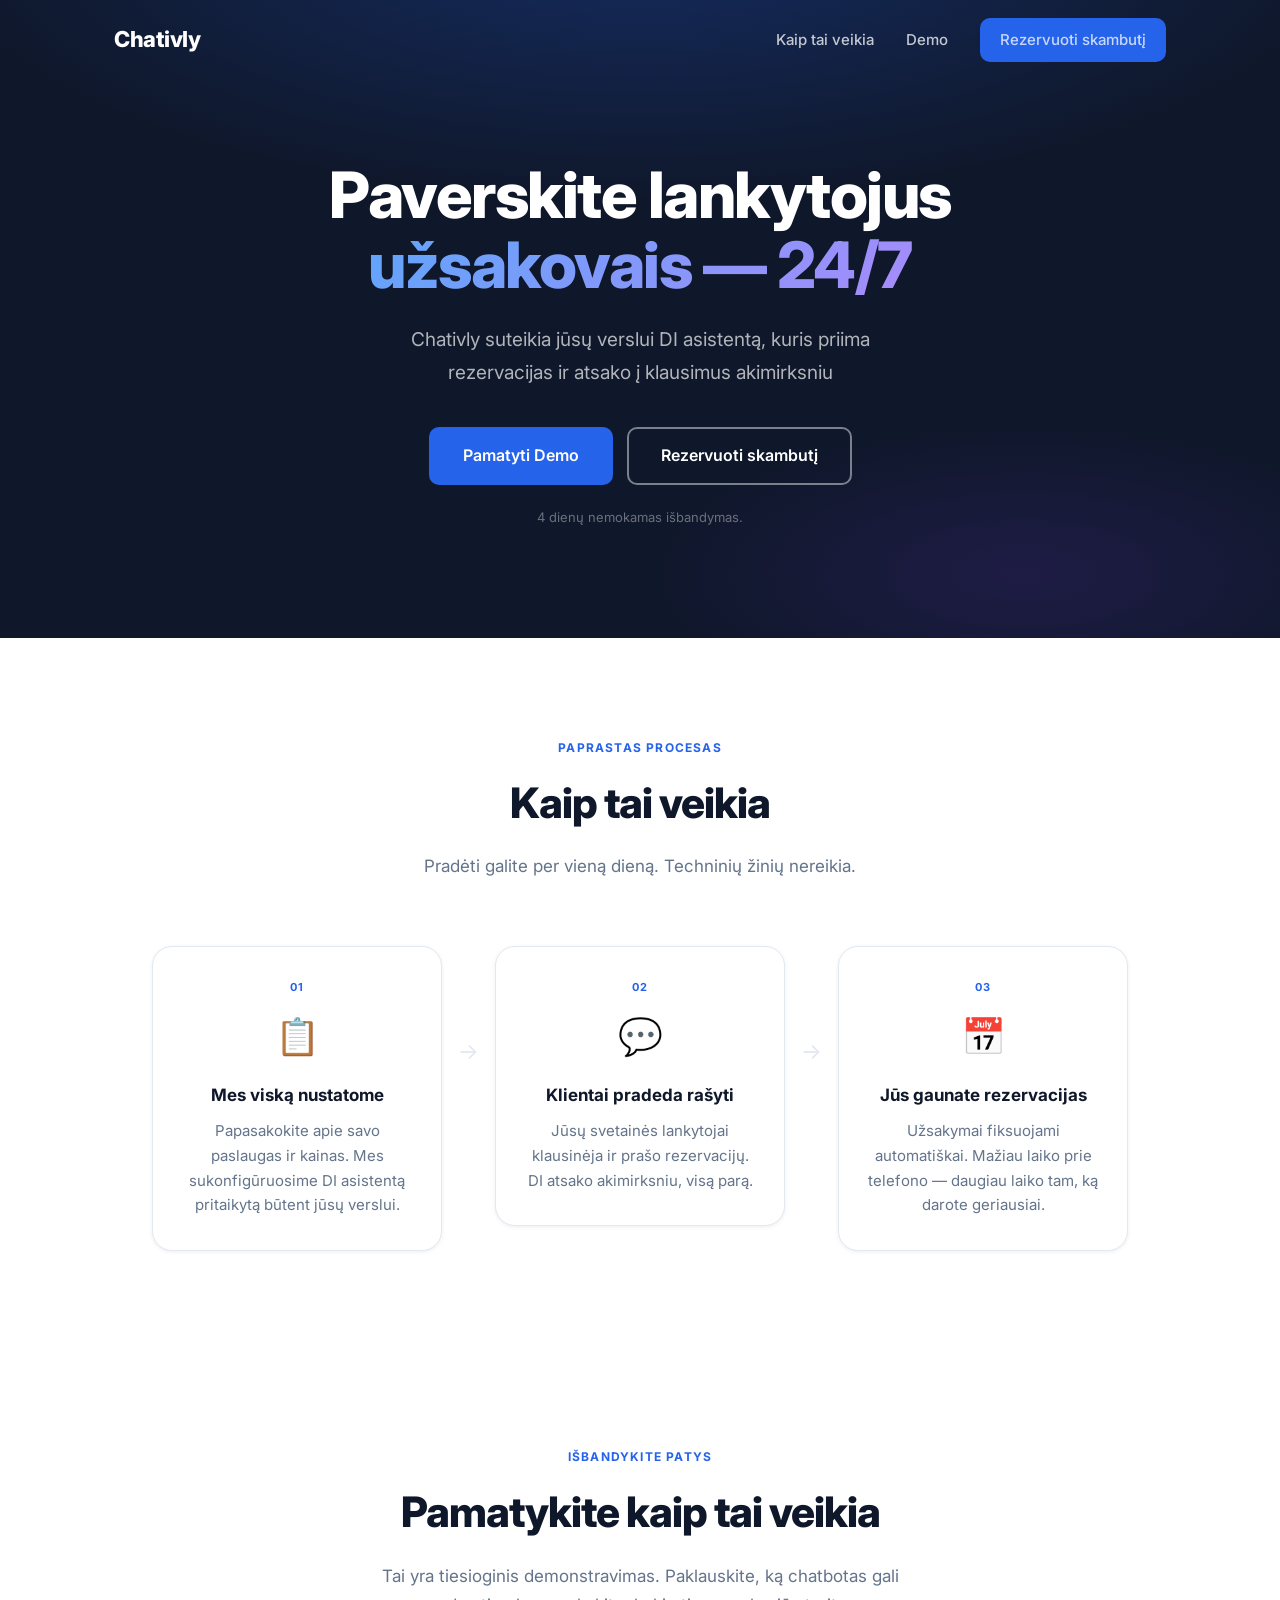
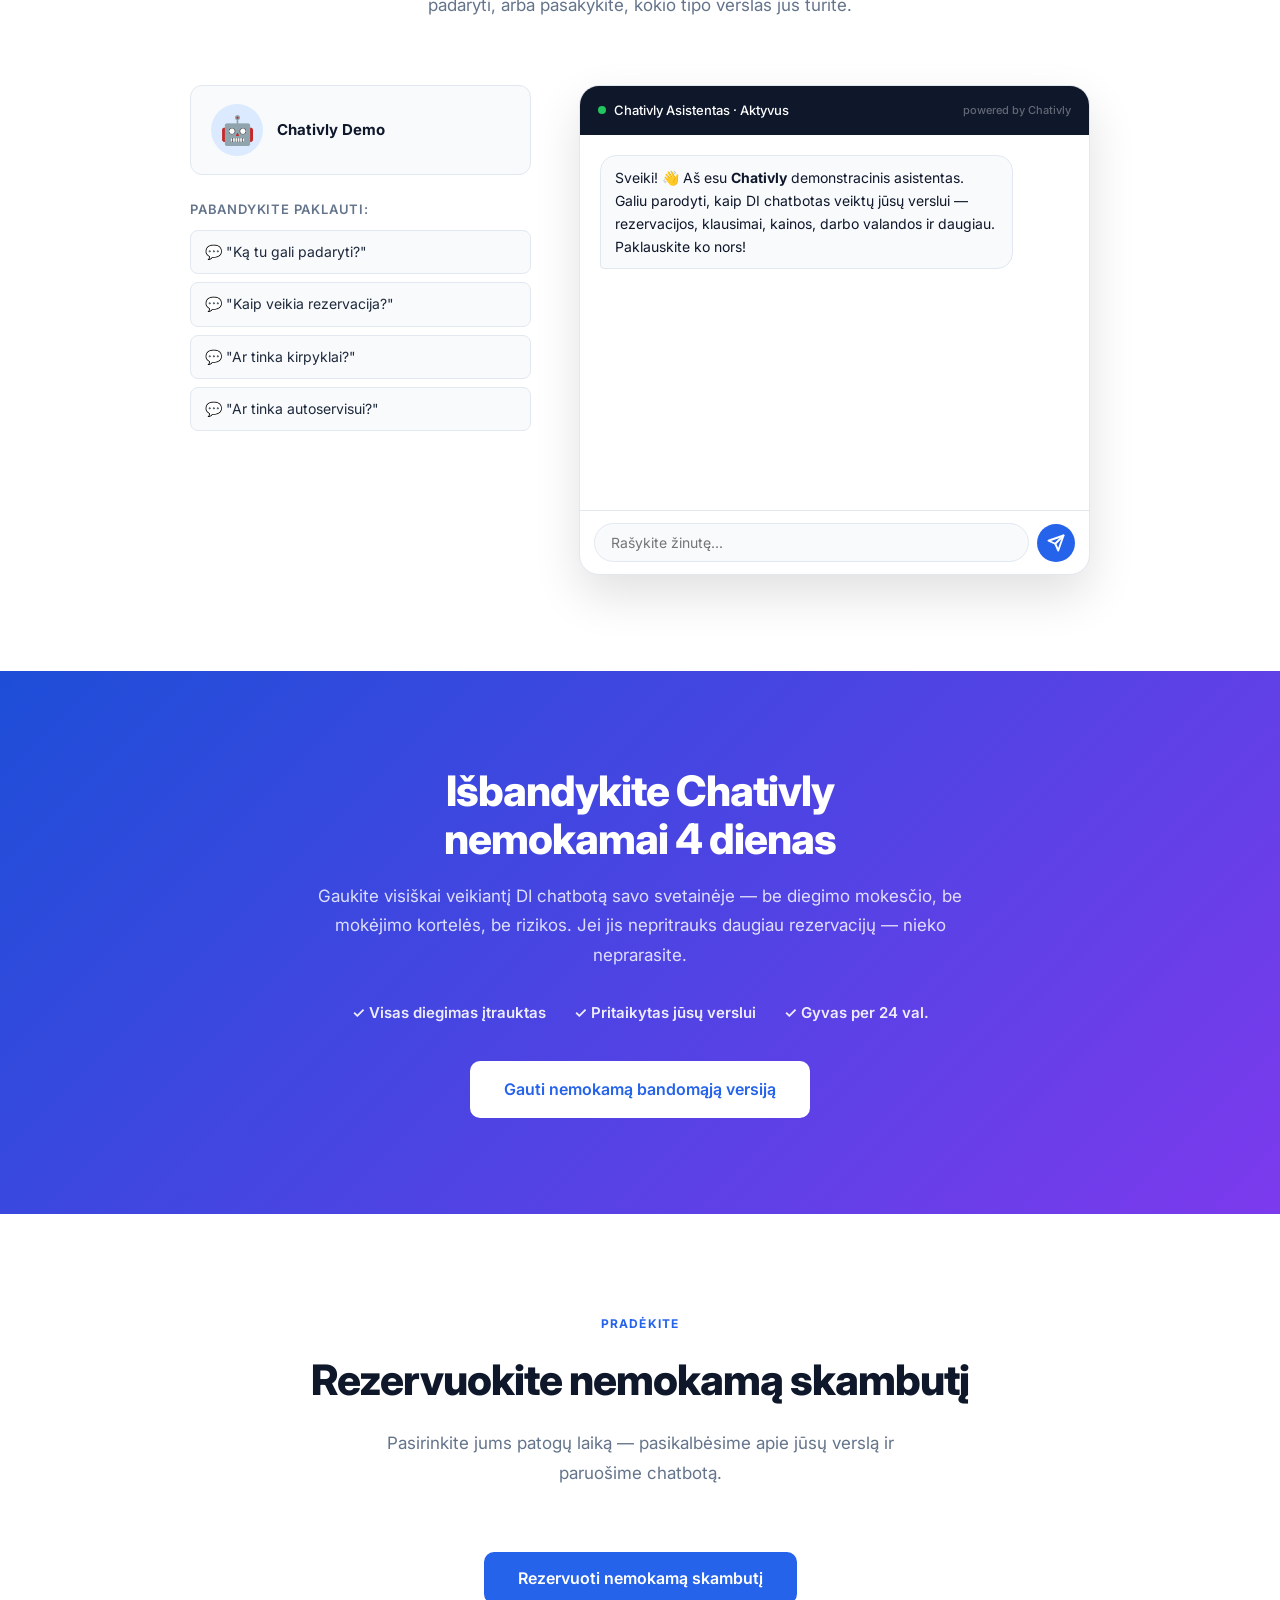
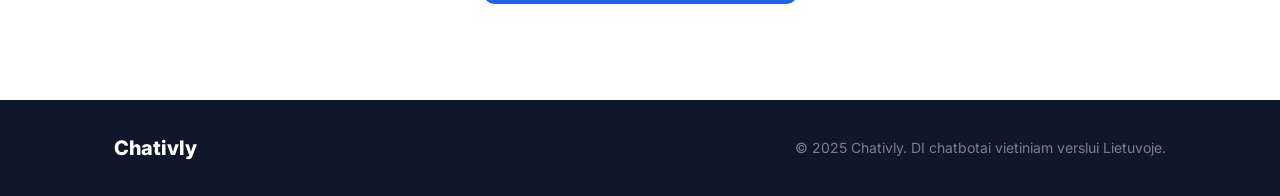
==== index.html @ f7cd9acb "Initial commit: landing page with Netlify Functions chatbot backend Replaces PHP backend with a Netl" ====
<!DOCTYPE html>
<html lang="lt">
<head>
    <meta charset="UTF-8">
    <meta name="viewport" content="width=device-width, initial-scale=1.0">
    <title>Chativly — DI Chatbotai Vietiniam Verslui</title>
    <meta name="description" content="Chativly suteikia jūsų verslui DI asistentą, kuris priima rezervacijas ir atsako į klientų klausimus visą parą. Pradėkite nemokamą 7 dienų bandomąją versiją.">
    <link rel="preconnect" href="https://fonts.googleapis.com">
    <link rel="preconnect" href="https://fonts.gstatic.com" crossorigin>
    <link href="https://fonts.googleapis.com/css2?family=Inter:wght@400;500;600;700;800&display=swap" rel="stylesheet">
    <link rel="stylesheet" href="css/style.css?v=4">
    <link href="https://assets.calendly.com/assets/external/widget.css" rel="stylesheet">
    <script src="https://assets.calendly.com/assets/external/widget.js" async></script>
</head>
<body>

    <!-- Navigation -->
    <nav class="nav" id="nav">
        <div class="container nav__inner">
            <a href="#" class="nav__logo">Chativly</a>
            <button class="nav__toggle" id="navToggle" aria-label="Atidaryti meniu">
                <span></span><span></span><span></span>
            </button>
            <ul class="nav__links" id="navLinks">
                <li><a href="#how-it-works">Kaip tai veikia</a></li>
                <li><a href="#demo">Demo</a></li>
                <li><a href="#contact" class="btn btn--primary btn--sm">Rezervuoti skambutį</a></li>
            </ul>
        </div>
    </nav>

    <!-- Hero -->
    <section class="hero" id="hero">
        <div class="hero__bg"></div>
        <div class="container hero__inner">
            <h1 class="hero__title">Paverskite lankytojus<br><span class="gradient-text">užsakovais — 24/7</span></h1>
            <p class="hero__subtitle">Chativly suteikia jūsų verslui DI asistentą, kuris priima rezervacijas ir atsako į klausimus akimirksniu</p>
            <div class="hero__ctas">
                <a href="#demo" class="btn btn--primary btn--lg">Pamatyti Demo</a>
                <a href="#contact" class="btn btn--outline btn--lg">Rezervuoti skambutį</a>
            </div>
            <p class="hero__note">4 dienų nemokamas išbandymas.</p>
        </div>
    </section>

    <!-- How It Works -->
    <section class="section" id="how-it-works">
        <div class="container">
            <div class="section__header">
                <span class="section__tag">Paprastas procesas</span>
                <h2 class="section__title">Kaip tai veikia</h2>
                <p class="section__subtitle">Pradėti galite per vieną dieną. Techninių žinių nereikia.</p>
            </div>
            <div class="steps">
                <div class="step">
                    <div class="step__number">01</div>
                    <div class="step__icon">📋</div>
                    <h3 class="step__title">Mes viską nustatome</h3>
                    <p class="step__desc">Papasakokite apie savo paslaugas ir kainas. Mes sukonfigūruosime DI asistentą pritaikytą būtent jūsų verslui.</p>
                </div>
                <div class="step__arrow">→</div>
                <div class="step">
                    <div class="step__number">02</div>
                    <div class="step__icon">💬</div>
                    <h3 class="step__title">Klientai pradeda rašyti</h3>
                    <p class="step__desc">Jūsų svetainės lankytojai klausinėja ir prašo rezervacijų. DI atsako akimirksniu, visą parą.</p>
                </div>
                <div class="step__arrow">→</div>
                <div class="step">
                    <div class="step__number">03</div>
                    <div class="step__icon">📅</div>
                    <h3 class="step__title">Jūs gaunate rezervacijas</h3>
                    <p class="step__desc">Užsakymai fiksuojami automatiškai. Mažiau laiko prie telefono — daugiau laiko tam, ką darote geriausiai.</p>
                </div>
            </div>
        </div>
    </section>


    <!-- Live Demo -->
    <section class="section" id="demo">
        <div class="container">
            <div class="section__header">
                <span class="section__tag">Išbandykite patys</span>
                <h2 class="section__title">Pamatykite kaip tai veikia</h2>
                <p class="section__subtitle">Tai yra tiesioginis demonstravimas. Paklauskite, ką chatbotas gali padaryti, arba pasakykite, kokio tipo verslas jūs turite.</p>
            </div>
            <div class="demo-wrapper">
                <div class="demo-info">
                    <div class="demo-business">
                        <div class="demo-business__avatar">🤖</div>
                        <div>
                            <h3 class="demo-business__name">Chativly Demo</h3>
                        </div>
                    </div>
                    <p class="demo-hints__label">Pabandykite paklauti:</p>
                    <ul class="demo-hints">
                        <li>💬 "Ką tu gali padaryti?"</li>
                        <li>💬 "Kaip veikia rezervacija?"</li>
                        <li>💬 "Ar tinka kirpyklai?"</li>
                        <li>💬 "Ar tinka autoservisui?"</li>
                    </ul>
                </div>
                <div class="chatbox" id="chatbox">
                    <div class="chatbox__header">
                        <div class="chatbox__status">
                            <span class="chatbox__dot"></span>
                            <span>Chativly Asistentas · Aktyvus</span>
                        </div>
                        <span class="chatbox__powered">powered by Chativly</span>
                    </div>
                    <div class="chatbox__messages" id="chatMessages">
                        <div class="message message--bot">
                            <div class="message__bubble">
                                Sveiki! 👋 Aš esu <strong>Chativly</strong> demonstracinis asistentas. Galiu parodyti, kaip DI chatbotas veiktų jūsų verslui — rezervacijos, klausimai, kainos, darbo valandos ir daugiau. Paklauskite ko nors!
                            </div>
                        </div>
                    </div>
                    <div class="chatbox__input">
                        <input type="text" id="chatInput" placeholder="Rašykite žinutę..." autocomplete="off" />
                        <button id="chatSend" class="chat-send-btn" aria-label="Siųsti">
                            <svg width="18" height="18" viewBox="0 0 24 24" fill="none" stroke="currentColor" stroke-width="2.5" stroke-linecap="round" stroke-linejoin="round">
                                <line x1="22" y1="2" x2="11" y2="13"></line>
                                <polygon points="22 2 15 22 11 13 2 9 22 2"></polygon>
                            </svg>
                        </button>
                    </div>
                </div>
            </div>
        </div>
    </section>


    <!-- Trial -->
    <section class="section trial" id="trial">
        <div class="container">
            <div class="trial__inner">
                <h2 class="trial__title">Išbandykite Chativly<br>nemokamai 4 dienas</h2>
                <p class="trial__subtitle">Gaukite visiškai veikiantį DI chatbotą savo svetainėje — be diegimo mokesčio, be mokėjimo kortelės, be rizikos. Jei jis nepritrauks daugiau rezervacijų — nieko neprarasite.</p>
                <div class="trial__features">
                    <span>✓ Visas diegimas įtrauktas</span>
                    <span>✓ Pritaikytas jūsų verslui</span>
                    <span>✓ Gyvas per 24 val.</span>
                </div>
                <a href="#contact" class="btn btn--white btn--lg">Gauti nemokamą bandomąją versiją</a>
            </div>
        </div>
    </section>

    <!-- Contact -->
    <section class="section" id="contact">
        <div class="container">
            <div class="section__header">
                <span class="section__tag">Pradėkite</span>
                <h2 class="section__title">Rezervuokite nemokamą skambutį</h2>
                <p class="section__subtitle">Pasirinkite jums patogų laiką — pasikalbėsime apie jūsų verslą ir paruošime chatbotą.</p>
            </div>
            <div class="calendly-cta" style="display:flex;justify-content:center;">
                <button class="btn btn--primary btn--lg" onclick="if(typeof Calendly!=='undefined'){Calendly.initPopupWidget({url:'https://calendly.com/zygimantaspode'});}else{window.open('https://calendly.com/zygimantaspode','_blank');}return false;">
                    Rezervuoti nemokamą skambutį
                </button>
            </div>
        </div>
    </section>

    <!-- Footer -->
    <footer class="footer">
        <div class="container footer__inner">
            <a href="#" class="footer__logo">Chativly</a>
            <p class="footer__copy">© 2025 Chativly. DI chatbotai vietiniam verslui Lietuvoje.</p>
        </div>
    </footer>

    <script src="js/main.js?v=3"></script>
    <script src="js/chatbot.js?v=3"></script>
</body>
</html>
---- css/style.css ----
/* ===== Variables ===== */
:root {
  --primary: #2563eb;
  --primary-dark: #1d4ed8;
  --primary-light: #dbeafe;
  --accent: #7c3aed;
  --dark: #0f172a;
  --dark-2: #1e293b;
  --text: #64748b;
  --text-dark: #1e293b;
  --white: #ffffff;
  --bg-light: #f8fafc;
  --border: #e2e8f0;
  --shadow-sm: 0 1px 4px rgba(0,0,0,0.07);
  --shadow: 0 4px 20px rgba(0,0,0,0.09);
  --shadow-lg: 0 20px 48px rgba(0,0,0,0.12);
  --radius: 12px;
  --radius-lg: 20px;
  --font: 'Inter', sans-serif;
  --ease: all 0.2s ease;
}

/* ===== Reset ===== */
*, *::before, *::after { box-sizing: border-box; margin: 0; padding: 0; }
html { scroll-behavior: smooth; }
body {
  font-family: var(--font);
  color: var(--text-dark);
  line-height: 1.6;
  background: var(--white);
  -webkit-font-smoothing: antialiased;
}
a { text-decoration: none; }
ul { list-style: none; }
input, select, button { font-family: var(--font); }

/* ===== Container ===== */
.container {
  max-width: 1100px;
  margin: 0 auto;
  padding: 0 24px;
}

/* ===== Buttons ===== */
.btn {
  display: inline-flex;
  align-items: center;
  justify-content: center;
  gap: 8px;
  border: 2px solid transparent;
  border-radius: 10px;
  font-weight: 600;
  cursor: pointer;
  transition: var(--ease);
  white-space: nowrap;
}
.btn--primary {
  background: var(--primary);
  color: var(--white);
  border-color: var(--primary);
}
.btn--primary:hover {
  background: var(--primary-dark);
  border-color: var(--primary-dark);
  transform: translateY(-1px);
  box-shadow: 0 8px 24px rgba(37,99,235,0.3);
}
.btn--outline {
  background: transparent;
  color: var(--white);
  border-color: rgba(255,255,255,0.45);
}
.btn--outline:hover {
  background: rgba(255,255,255,0.08);
  border-color: var(--white);
}
.btn--white {
  background: var(--white);
  color: var(--primary);
  border-color: var(--white);
}
.btn--white:hover {
  background: var(--primary-light);
  transform: translateY(-1px);
  box-shadow: 0 8px 24px rgba(0,0,0,0.15);
}
.btn--sm { padding: 8px 18px; font-size: 14px; }
.btn--lg { padding: 14px 32px; font-size: 16px; }
.btn--full { width: 100%; }

/* ===== Nav ===== */
.nav {
  position: fixed;
  top: 0; left: 0; right: 0;
  z-index: 100;
  padding: 18px 0;
  transition: var(--ease);
}
.nav.scrolled {
  background: rgba(15,23,42,0.96);
  backdrop-filter: blur(12px);
  padding: 12px 0;
  box-shadow: 0 2px 24px rgba(0,0,0,0.3);
}
.nav__inner {
  display: flex;
  align-items: center;
  justify-content: space-between;
  gap: 32px;
}
.nav__logo {
  font-size: 22px;
  font-weight: 800;
  color: var(--white);
  letter-spacing: -0.5px;
}
.nav__links {
  display: flex;
  align-items: center;
  gap: 32px;
}
.nav__links a {
  color: rgba(255,255,255,0.75);
  font-size: 15px;
  font-weight: 500;
  transition: var(--ease);
}
.nav__links a:hover { color: var(--white); }
.nav__toggle {
  display: none;
  flex-direction: column;
  gap: 5px;
  background: none;
  border: none;
  cursor: pointer;
  padding: 4px;
  z-index: 101;
}
.nav__toggle span {
  display: block;
  width: 24px;
  height: 2px;
  background: var(--white);
  border-radius: 2px;
  transition: var(--ease);
}

/* ===== Hero ===== */
.hero {
  position: relative;
  background: var(--dark);
  color: var(--white);
  padding: 160px 0 110px;
  overflow: hidden;
  text-align: center;
}
.hero__bg {
  position: absolute;
  inset: 0;
  background:
    radial-gradient(ellipse 80% 60% at 50% -10%, rgba(37,99,235,0.28) 0%, transparent 70%),
    radial-gradient(ellipse 50% 40% at 80% 90%, rgba(124,58,237,0.14) 0%, transparent 60%);
  pointer-events: none;
}
.hero__inner { position: relative; z-index: 1; }
.hero__badge {
  display: inline-block;
  background: rgba(37,99,235,0.18);
  border: 1px solid rgba(37,99,235,0.35);
  color: #93c5fd;
  padding: 6px 18px;
  border-radius: 100px;
  font-size: 13px;
  font-weight: 600;
  margin-bottom: 28px;
  letter-spacing: 0.3px;
}
.hero__title {
  font-size: clamp(36px, 6vw, 64px);
  font-weight: 800;
  line-height: 1.1;
  letter-spacing: -1.5px;
  margin-bottom: 22px;
}
.gradient-text {
  background: linear-gradient(135deg, #60a5fa 0%, #a78bfa 100%);
  -webkit-background-clip: text;
  -webkit-text-fill-color: transparent;
  background-clip: text;
}
.hero__subtitle {
  font-size: clamp(16px, 2vw, 19px);
  color: rgba(255,255,255,0.68);
  max-width: 560px;
  margin: 0 auto 38px;
  line-height: 1.75;
}
.hero__ctas {
  display: flex;
  gap: 14px;
  justify-content: center;
  flex-wrap: wrap;
  margin-bottom: 22px;
}
.hero__note {
  font-size: 13px;
  color: rgba(255,255,255,0.38);
}

/* ===== Sections ===== */
.section { padding: 96px 0; }
.section--gray { background: var(--bg-light); }
.section__header {
  text-align: center;
  margin-bottom: 64px;
}
.section__tag {
  display: inline-block;
  color: var(--primary);
  font-size: 12px;
  font-weight: 700;
  text-transform: uppercase;
  letter-spacing: 1.2px;
  margin-bottom: 12px;
}
.section__title {
  font-size: clamp(28px, 4vw, 42px);
  font-weight: 800;
  letter-spacing: -1px;
  color: var(--dark);
  margin-bottom: 16px;
}
.section__subtitle {
  font-size: 17px;
  color: var(--text);
  max-width: 540px;
  margin: 0 auto;
  line-height: 1.75;
}

/* ===== Steps ===== */
.steps {
  display: flex;
  align-items: flex-start;
  gap: 16px;
  justify-content: center;
}
.step {
  flex: 1;
  max-width: 290px;
  background: var(--white);
  border: 1px solid var(--border);
  border-radius: var(--radius-lg);
  padding: 32px 28px;
  text-align: center;
  box-shadow: var(--shadow-sm);
  transition: var(--ease);
}
.step:hover {
  box-shadow: var(--shadow);
  transform: translateY(-4px);
}
.step__number {
  font-size: 11px;
  font-weight: 700;
  color: var(--primary);
  text-transform: uppercase;
  letter-spacing: 1.5px;
  margin-bottom: 12px;
}
.step__icon { font-size: 36px; margin-bottom: 16px; }
.step__title {
  font-size: 17px;
  font-weight: 700;
  color: var(--dark);
  margin-bottom: 10px;
}
.step__desc { font-size: 15px; color: var(--text); line-height: 1.65; }
.step__arrow {
  font-size: 22px;
  color: var(--border);
  margin-top: 88px;
  flex-shrink: 0;
}

/* ===== Niches ===== */
.niches {
  display: grid;
  grid-template-columns: repeat(3, 1fr);
  gap: 20px;
}
.niche-card {
  background: var(--white);
  border: 1px solid var(--border);
  border-radius: var(--radius-lg);
  padding: 28px 24px;
  transition: var(--ease);
}
.niche-card:hover {
  border-color: var(--primary);
  box-shadow: var(--shadow);
  transform: translateY(-3px);
}
.niche-card__icon { font-size: 32px; margin-bottom: 14px; }
.niche-card__title {
  font-size: 16px;
  font-weight: 700;
  color: var(--dark);
  margin-bottom: 8px;
}
.niche-card__desc { font-size: 14px; color: var(--text); line-height: 1.6; }

/* ===== Demo ===== */
.demo-wrapper {
  display: grid;
  grid-template-columns: 1fr 1.5fr;
  gap: 48px;
  align-items: start;
  max-width: 900px;
  margin: 0 auto;
}
.demo-business {
  display: flex;
  align-items: center;
  gap: 14px;
  padding: 18px 20px;
  background: var(--bg-light);
  border: 1px solid var(--border);
  border-radius: var(--radius);
  margin-bottom: 24px;
}
.demo-business__avatar {
  font-size: 28px;
  width: 52px;
  height: 52px;
  background: var(--primary-light);
  border-radius: 50%;
  display: flex;
  align-items: center;
  justify-content: center;
  flex-shrink: 0;
}
.demo-business__name {
  font-size: 15px;
  font-weight: 700;
  color: var(--dark);
}
.demo-business__location { font-size: 13px; color: var(--text); margin-top: 2px; }
.demo-hints__label {
  font-size: 13px;
  font-weight: 600;
  color: var(--text);
  margin-bottom: 10px;
  text-transform: uppercase;
  letter-spacing: 0.8px;
}
.demo-hints li {
  font-size: 14px;
  color: var(--text-dark);
  padding: 10px 14px;
  background: var(--bg-light);
  border: 1px solid var(--border);
  border-radius: 8px;
  margin-bottom: 8px;
  cursor: pointer;
  transition: var(--ease);
}
.demo-hints li:hover {
  background: var(--primary-light);
  border-color: var(--primary);
  color: var(--primary);
}

/* ===== Chatbox ===== */
.chatbox {
  background: var(--white);
  border: 1px solid var(--border);
  border-radius: var(--radius-lg);
  box-shadow: var(--shadow-lg);
  display: flex;
  flex-direction: column;
  height: 490px;
  overflow: hidden;
}
.chatbox__header {
  background: var(--dark);
  padding: 14px 18px;
  display: flex;
  align-items: center;
  justify-content: space-between;
}
.chatbox__status {
  display: flex;
  align-items: center;
  gap: 8px;
  color: var(--white);
  font-size: 13px;
  font-weight: 500;
}
.chatbox__dot {
  width: 8px;
  height: 8px;
  background: #22c55e;
  border-radius: 50%;
  animation: blink 2s infinite;
}
@keyframes blink {
  0%, 100% { opacity: 1; }
  50% { opacity: 0.4; }
}
.chatbox__powered {
  font-size: 11px;
  color: rgba(255,255,255,0.35);
  font-weight: 500;
}
.chatbox__messages {
  flex: 1;
  overflow-y: auto;
  padding: 20px;
  display: flex;
  flex-direction: column;
  gap: 12px;
}
.chatbox__messages::-webkit-scrollbar { width: 4px; }
.chatbox__messages::-webkit-scrollbar-track { background: transparent; }
.chatbox__messages::-webkit-scrollbar-thumb { background: var(--border); border-radius: 2px; }

.message { display: flex; max-width: 88%; }
.message--bot { align-self: flex-start; }
.message--user { align-self: flex-end; }
.message__bubble {
  padding: 10px 14px;
  border-radius: 16px;
  font-size: 14px;
  line-height: 1.65;
}
.message--bot .message__bubble {
  background: var(--bg-light);
  border: 1px solid var(--border);
  border-bottom-left-radius: 4px;
  color: var(--dark);
}
.message--user .message__bubble {
  background: var(--primary);
  color: var(--white);
  border-bottom-right-radius: 4px;
}

/* Typing indicator */
.typing-dots {
  display: flex;
  gap: 4px;
  padding: 3px 4px;
}
.typing-dots span {
  width: 6px;
  height: 6px;
  background: var(--text);
  border-radius: 50%;
  animation: bounce 1.2s infinite;
}
.typing-dots span:nth-child(2) { animation-delay: 0.18s; }
.typing-dots span:nth-child(3) { animation-delay: 0.36s; }
@keyframes bounce {
  0%, 60%, 100% { transform: translateY(0); opacity: 0.35; }
  30% { transform: translateY(-7px); opacity: 1; }
}

.chatbox__input {
  display: flex;
  align-items: center;
  gap: 8px;
  padding: 12px 14px;
  border-top: 1px solid var(--border);
}
.chatbox__input input {
  flex: 1;
  border: 1px solid var(--border);
  border-radius: 24px;
  padding: 10px 16px;
  font-size: 14px;
  outline: none;
  transition: var(--ease);
  color: var(--dark);
  background: var(--bg-light);
}
.chatbox__input input:focus {
  border-color: var(--primary);
  background: var(--white);
  box-shadow: 0 0 0 3px rgba(37,99,235,0.1);
}
.chat-send-btn {
  width: 38px;
  height: 38px;
  border-radius: 50%;
  background: var(--primary);
  border: none;
  color: var(--white);
  cursor: pointer;
  display: flex;
  align-items: center;
  justify-content: center;
  transition: var(--ease);
  flex-shrink: 0;
}
.chat-send-btn:hover { background: var(--primary-dark); transform: scale(1.06); }
.chat-send-btn:disabled { background: var(--border); cursor: not-allowed; transform: none; }

/* ===== Benefits ===== */
.benefits {
  display: grid;
  grid-template-columns: repeat(3, 1fr);
  gap: 20px;
}
.benefit {
  background: var(--white);
  border: 1px solid var(--border);
  border-radius: var(--radius-lg);
  padding: 28px 24px;
  transition: var(--ease);
}
.benefit:hover {
  box-shadow: var(--shadow);
  transform: translateY(-3px);
}
.benefit__icon { font-size: 28px; margin-bottom: 14px; }
.benefit__title {
  font-size: 16px;
  font-weight: 700;
  color: var(--dark);
  margin-bottom: 8px;
}
.benefit__desc { font-size: 14px; color: var(--text); line-height: 1.65; }

/* ===== Trial ===== */
.trial {
  background: linear-gradient(135deg, #1d4ed8 0%, #7c3aed 100%);
  color: var(--white);
  text-align: center;
}
.trial__inner { max-width: 660px; margin: 0 auto; }
.trial__badge {
  display: inline-block;
  background: rgba(255,255,255,0.15);
  border: 1px solid rgba(255,255,255,0.25);
  padding: 6px 18px;
  border-radius: 100px;
  font-size: 12px;
  font-weight: 700;
  margin-bottom: 24px;
  text-transform: uppercase;
  letter-spacing: 0.8px;
}
.trial__title {
  font-size: clamp(28px, 4vw, 42px);
  font-weight: 800;
  letter-spacing: -1px;
  margin-bottom: 18px;
  line-height: 1.15;
}
.trial__subtitle {
  font-size: 17px;
  opacity: 0.82;
  margin-bottom: 30px;
  line-height: 1.75;
}
.trial__features {
  display: flex;
  gap: 28px;
  justify-content: center;
  flex-wrap: wrap;
  margin-bottom: 36px;
  font-size: 15px;
  font-weight: 600;
  opacity: 0.9;
}

/* ===== Contact ===== */
.calendly-cta { display: flex; justify-content: center; }
.contact-form { max-width: 640px; margin: 0 auto; }
.form-row {
  display: grid;
  grid-template-columns: 1fr 1fr;
  gap: 16px;
  margin-bottom: 16px;
}
.form-group { display: flex; flex-direction: column; gap: 7px; }
.form-group label {
  font-size: 14px;
  font-weight: 600;
  color: var(--dark);
}
.form-group input,
.form-group select {
  padding: 12px 16px;
  border: 2px solid var(--border);
  border-radius: 10px;
  font-size: 15px;
  color: var(--dark);
  background: var(--white);
  outline: none;
  transition: var(--ease);
}
.form-group input:focus,
.form-group select:focus {
  border-color: var(--primary);
  box-shadow: 0 0 0 3px rgba(37,99,235,0.1);
}
.form-group select { cursor: pointer; }
.form-group input::placeholder { color: #94a3b8; }
.contact-form .btn--full { margin-top: 8px; }
.form__note {
  text-align: center;
  font-size: 13px;
  color: var(--text);
  margin-top: 12px;
}
.form__success {
  display: none;
  background: #dcfce7;
  border: 1px solid #86efac;
  color: #166534;
  padding: 14px 20px;
  border-radius: 10px;
  margin-top: 16px;
  font-weight: 500;
  text-align: center;
}
.form__success.visible { display: block; }

/* ===== Footer ===== */
.footer {
  background: var(--dark);
  color: rgba(255,255,255,0.45);
  padding: 32px 0;
}
.footer__inner {
  display: flex;
  align-items: center;
  justify-content: space-between;
  flex-wrap: wrap;
  gap: 12px;
}
.footer__logo {
  font-size: 20px;
  font-weight: 800;
  color: var(--white);
}
.footer__copy { font-size: 14px; }

/* ===== Scroll Reveal ===== */
.reveal {
  opacity: 0;
  transform: translateY(22px);
  transition: opacity 0.55s ease, transform 0.55s ease;
}
.reveal.visible {
  opacity: 1;
  transform: translateY(0);
}

/* ===== Responsive ===== */
@media (max-width: 900px) {
  .niches { grid-template-columns: repeat(2, 1fr); }
  .benefits { grid-template-columns: repeat(2, 1fr); }
  .demo-wrapper { grid-template-columns: 1fr; }
  .steps { flex-direction: column; align-items: center; }
  .step { max-width: 420px; width: 100%; }
  .step__arrow { transform: rotate(90deg); margin: -6px auto; font-size: 20px; }
}

@media (max-width: 640px) {
  .nav__links {
    position: fixed;
    top: 0; right: -100%;
    height: 100vh;
    width: 280px;
    background: var(--dark-2, #1e293b);
    flex-direction: column;
    align-items: flex-start;
    gap: 4px;
    padding: 80px 28px 32px;
    transition: right 0.3s ease;
    box-shadow: -4px 0 28px rgba(0,0,0,0.35);
  }
  .nav__links.open { right: 0; }
  .nav__links li { width: 100%; }
  .nav__links a { font-size: 17px; display: block; padding: 10px 0; }
  .nav__links .btn { width: 100%; justify-content: center; margin-top: 10px; }
  .nav__toggle { display: flex; }

  .hero { padding: 130px 0 80px; }
  .hero__ctas { flex-direction: column; align-items: center; }
  .btn--lg { padding: 13px 28px; }

  .section { padding: 72px 0; }
  .section__header { margin-bottom: 48px; }

  .niches { grid-template-columns: 1fr; }
  .benefits { grid-template-columns: 1fr; }
  .form-row { grid-template-columns: 1fr; }

  .trial__features { flex-direction: column; gap: 12px; align-items: center; }
  .footer__inner { flex-direction: column; text-align: center; }
  .chatbox { height: 440px; }
}
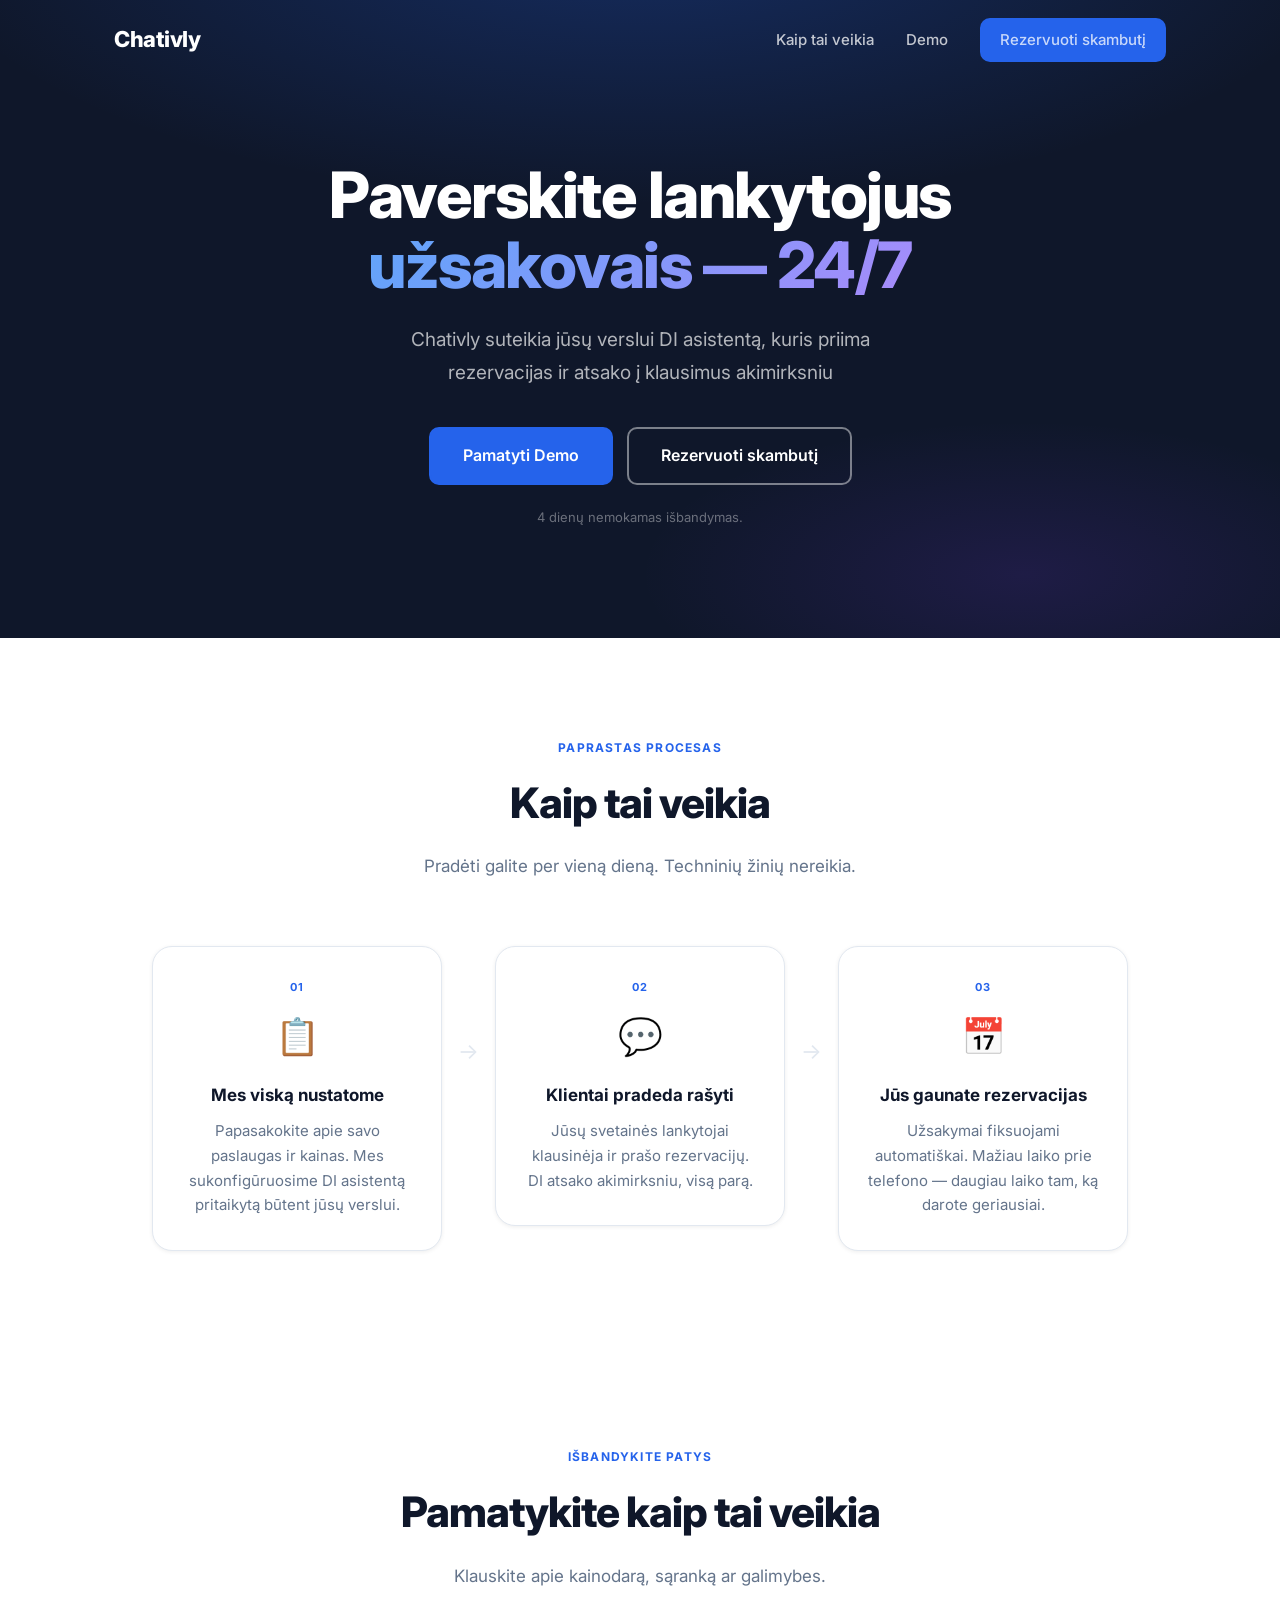
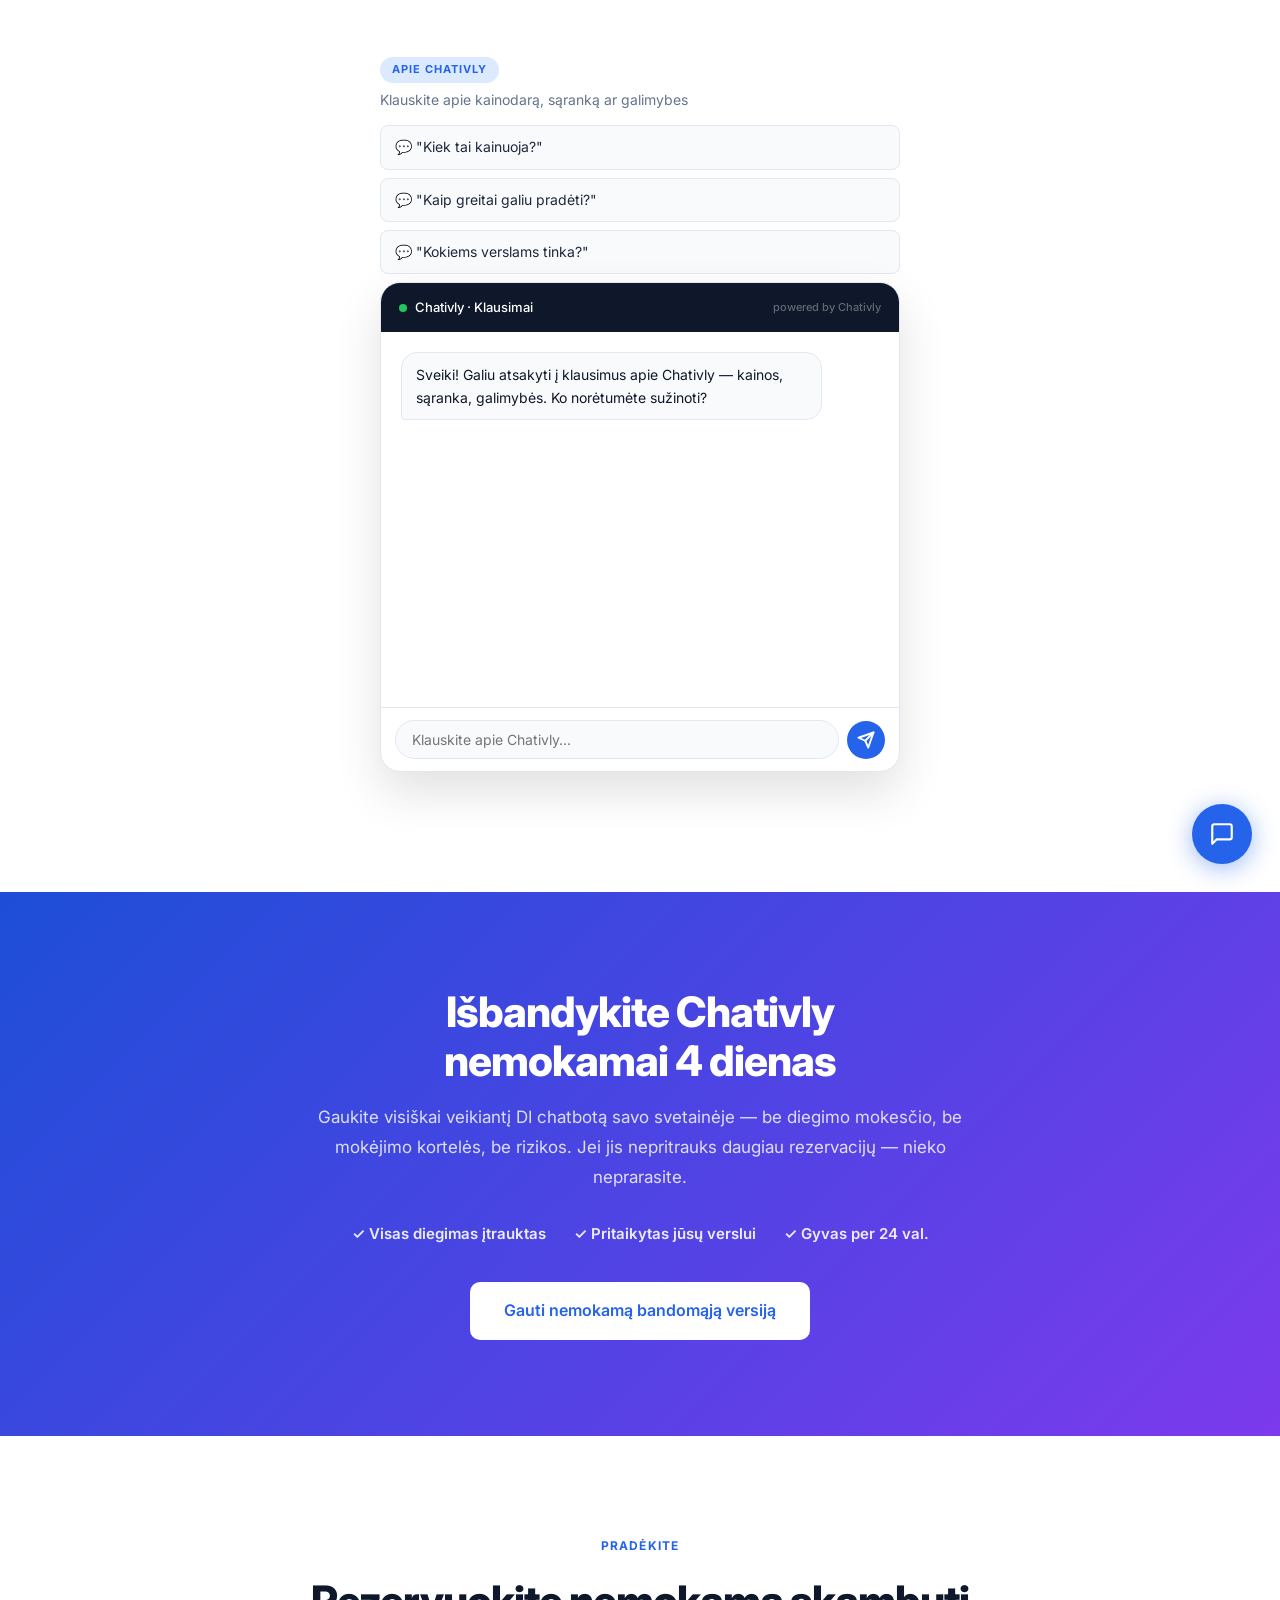
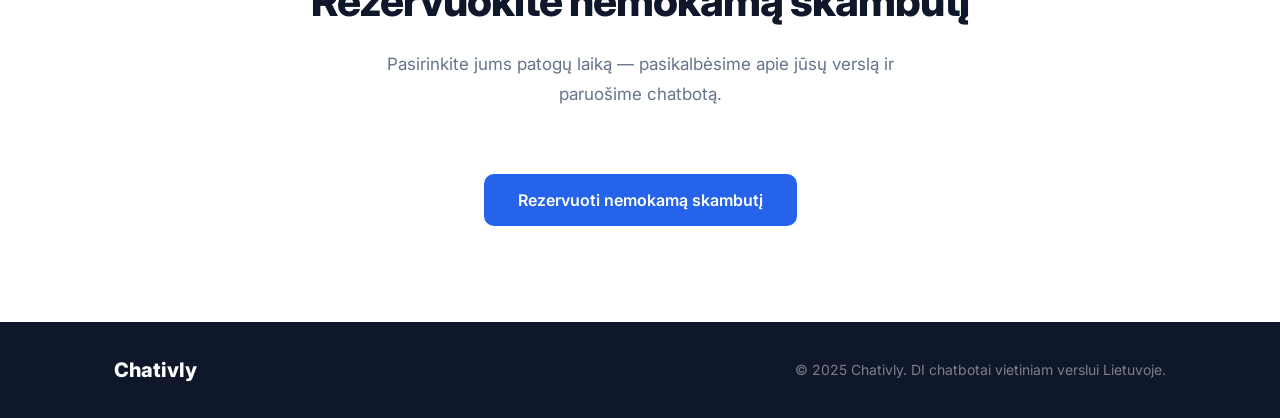
==== commit 835c8e3b: "Migrate backend to Claude API, add FAQ/bubble chat widgets Replaces Gemini with Anthropic Claude (Ha" ====
--- a/index.html
+++ b/index.html
@@ -5,10 +5,11 @@
     <meta name="viewport" content="width=device-width, initial-scale=1.0">
     <title>Chativly — DI Chatbotai Vietiniam Verslui</title>
     <meta name="description" content="Chativly suteikia jūsų verslui DI asistentą, kuris priima rezervacijas ir atsako į klientų klausimus visą parą. Pradėkite nemokamą 7 dienų bandomąją versiją.">
+    <link rel="icon" type="image/png" href="logofavicon.png">
     <link rel="preconnect" href="https://fonts.googleapis.com">
     <link rel="preconnect" href="https://fonts.gstatic.com" crossorigin>
     <link href="https://fonts.googleapis.com/css2?family=Inter:wght@400;500;600;700;800&display=swap" rel="stylesheet">
-    <link rel="stylesheet" href="css/style.css?v=4">
+    <link rel="stylesheet" href="css/style.css?v=8">
     <link href="https://assets.calendly.com/assets/external/widget.css" rel="stylesheet">
     <script src="https://assets.calendly.com/assets/external/widget.js" async></script>
 </head>
@@ -78,55 +79,75 @@
 
 
     <!-- Live Demo -->
-    <section class="section" id="demo">
+    <section class="section" id="demo" style="position:relative; padding-bottom: 120px;">
         <div class="container">
             <div class="section__header">
                 <span class="section__tag">Išbandykite patys</span>
                 <h2 class="section__title">Pamatykite kaip tai veikia</h2>
-                <p class="section__subtitle">Tai yra tiesioginis demonstravimas. Paklauskite, ką chatbotas gali padaryti, arba pasakykite, kokio tipo verslas jūs turite.</p>
+                <p class="section__subtitle">Klauskite apie kainodarą, sąranką ar galimybes.</p>
             </div>
-            <div class="demo-wrapper">
-                <div class="demo-info">
-                    <div class="demo-business">
-                        <div class="demo-business__avatar">🤖</div>
-                        <div>
-                            <h3 class="demo-business__name">Chativly Demo</h3>
+            <div class="demo-split">
+                <!-- Left: FAQ Bot -->
+                <div class="demo-col">
+                    <div class="demo-col__header">
+                        <span class="demo-col__tag">Apie Chativly</span>
+                        <p class="demo-col__desc">Klauskite apie kainodarą, sąranką ar galimybes</p>
+                    </div>
+                    <ul class="demo-hints" id="faqHints">
+                        <li>💬 "Kiek tai kainuoja?"</li>
+                        <li>💬 "Kaip greitai galiu pradėti?"</li>
+                        <li>💬 "Kokiems verslams tinka?"</li>
+                    </ul>
+                    <div class="chatbox">
+                        <div class="chatbox__header">
+                            <div class="chatbox__status">
+                                <span class="chatbox__dot"></span>
+                                <span>Chativly · Klausimai</span>
+                            </div>
+                            <span class="chatbox__powered">powered by Chativly</span>
                         </div>
-                    </div>
-                    <p class="demo-hints__label">Pabandykite paklauti:</p>
-                    <ul class="demo-hints">
-                        <li>💬 "Ką tu gali padaryti?"</li>
-                        <li>💬 "Kaip veikia rezervacija?"</li>
-                        <li>💬 "Ar tinka kirpyklai?"</li>
-                        <li>💬 "Ar tinka autoservisui?"</li>
-                    </ul>
-                </div>
-                <div class="chatbox" id="chatbox">
-                    <div class="chatbox__header">
-                        <div class="chatbox__status">
-                            <span class="chatbox__dot"></span>
-                            <span>Chativly Asistentas · Aktyvus</span>
-                        </div>
-                        <span class="chatbox__powered">powered by Chativly</span>
-                    </div>
-                    <div class="chatbox__messages" id="chatMessages">
-                        <div class="message message--bot">
-                            <div class="message__bubble">
-                                Sveiki! 👋 Aš esu <strong>Chativly</strong> demonstracinis asistentas. Galiu parodyti, kaip DI chatbotas veiktų jūsų verslui — rezervacijos, klausimai, kainos, darbo valandos ir daugiau. Paklauskite ko nors!
+                        <div class="chatbox__messages" id="chatMessagesFaq">
+                            <div class="message message--bot">
+                                <div class="message__bubble">Sveiki! Galiu atsakyti į klausimus apie Chativly — kainos, sąranka, galimybės. Ko norėtumėte sužinoti?</div>
                             </div>
                         </div>
-                    </div>
-                    <div class="chatbox__input">
-                        <input type="text" id="chatInput" placeholder="Rašykite žinutę..." autocomplete="off" />
-                        <button id="chatSend" class="chat-send-btn" aria-label="Siųsti">
-                            <svg width="18" height="18" viewBox="0 0 24 24" fill="none" stroke="currentColor" stroke-width="2.5" stroke-linecap="round" stroke-linejoin="round">
-                                <line x1="22" y1="2" x2="11" y2="13"></line>
-                                <polygon points="22 2 15 22 11 13 2 9 22 2"></polygon>
-                            </svg>
-                        </button>
+                        <div class="chatbox__input">
+                            <input type="text" id="chatInputFaq" placeholder="Klauskite apie Chativly..." autocomplete="off" />
+                            <button id="chatSendFaq" class="chat-send-btn" aria-label="Siųsti">
+                                <svg width="18" height="18" viewBox="0 0 24 24" fill="none" stroke="currentColor" stroke-width="2.5" stroke-linecap="round" stroke-linejoin="round"><line x1="22" y1="2" x2="11" y2="13"></line><polygon points="22 2 15 22 11 13 2 9 22 2"></polygon></svg>
+                            </button>
+                        </div>
                     </div>
                 </div>
             </div>
+        </div>
+
+        <!-- Chat Bubble Preview -->
+        <div class="bubble-widget" id="bubbleWidget">
+            <div class="bubble-popup" id="bubblePopup">
+                <div class="chatbox__header">
+                    <div class="chatbox__status">
+                        <span class="chatbox__dot"></span>
+                        <span>Chativly Asistentas · Aktyvus</span>
+                    </div>
+                    <button class="bubble-close" id="bubbleClose" aria-label="Uždaryti">✕</button>
+                </div>
+                <div class="chatbox__messages" id="chatMessagesBubble">
+                    <div class="message message--bot">
+                        <div class="message__bubble">Sveiki! 👋 Kuo galiu padėti?</div>
+                    </div>
+                </div>
+                <div class="chatbox__input">
+                    <input type="text" id="chatInputBubble" placeholder="Rašykite žinutę..." autocomplete="off" />
+                    <button id="chatSendBubble" class="chat-send-btn" aria-label="Siųsti">
+                        <svg width="18" height="18" viewBox="0 0 24 24" fill="none" stroke="currentColor" stroke-width="2.5" stroke-linecap="round" stroke-linejoin="round"><line x1="22" y1="2" x2="11" y2="13"></line><polygon points="22 2 15 22 11 13 2 9 22 2"></polygon></svg>
+                    </button>
+                </div>
+            </div>
+            <button class="bubble-btn" id="bubbleBtn" aria-label="Atidaryti chatą">
+                <svg class="bubble-icon bubble-icon--chat" width="26" height="26" viewBox="0 0 24 24" fill="none" stroke="currentColor" stroke-width="2" stroke-linecap="round" stroke-linejoin="round"><path d="M21 15a2 2 0 0 1-2 2H7l-4 4V5a2 2 0 0 1 2-2h14a2 2 0 0 1 2 2z"></path></svg>
+                <svg class="bubble-icon bubble-icon--close" width="22" height="22" viewBox="0 0 24 24" fill="none" stroke="currentColor" stroke-width="2.5" stroke-linecap="round" stroke-linejoin="round"><line x1="18" y1="6" x2="6" y2="18"></line><line x1="6" y1="6" x2="18" y2="18"></line></svg>
+            </button>
         </div>
     </section>
 
@@ -171,7 +192,7 @@
         </div>
     </footer>
 
-    <script src="js/main.js?v=3"></script>
-    <script src="js/chatbot.js?v=3"></script>
+    <script src="js/main.js?v=6"></script>
+    <script src="js/chatbot.js?v=6"></script>
 </body>
 </html>
--- a/css/style.css
+++ b/css/style.css
@@ -648,6 +648,95 @@
 }
 .footer__copy { font-size: 14px; }
 
+/* ===== Demo Split ===== */
+.demo-split {
+  display: grid;
+  grid-template-columns: 1fr;
+  gap: 32px;
+  max-width: 520px;
+  margin: 0 auto;
+}
+.demo-col__header { margin-bottom: 14px; }
+.demo-col__tag {
+  display: inline-block;
+  background: var(--primary-light);
+  color: var(--primary);
+  font-size: 11px;
+  font-weight: 700;
+  text-transform: uppercase;
+  letter-spacing: 1px;
+  padding: 4px 12px;
+  border-radius: 100px;
+  margin-bottom: 6px;
+}
+.demo-col__desc { font-size: 14px; color: var(--text); }
+
+/* ===== Bubble Widget ===== */
+.bubble-widget {
+  position: absolute;
+  bottom: 28px;
+  right: 28px;
+  z-index: 10;
+  display: flex;
+  flex-direction: column;
+  align-items: flex-end;
+  gap: 12px;
+}
+.bubble-btn {
+  position: relative;
+  width: 60px;
+  height: 60px;
+  border-radius: 50%;
+  background: var(--primary);
+  border: none;
+  color: var(--white);
+  cursor: pointer;
+  box-shadow: 0 4px 24px rgba(37,99,235,0.45);
+  display: flex;
+  align-items: center;
+  justify-content: center;
+  transition: var(--ease);
+  flex-shrink: 0;
+}
+.bubble-btn:hover { background: var(--primary-dark); transform: scale(1.06); }
+.bubble-icon { transition: opacity 0.15s ease, transform 0.15s ease; }
+.bubble-icon--close { position: absolute; opacity: 0; transform: scale(0.6) rotate(-45deg); }
+.bubble-btn.open .bubble-icon--chat  { opacity: 0; transform: scale(0.6) rotate(45deg); }
+.bubble-btn.open .bubble-icon--close { opacity: 1; transform: scale(1) rotate(0); }
+
+.bubble-popup {
+  width: 340px;
+  height: 480px;
+  background: var(--white);
+  border-radius: var(--radius-lg);
+  box-shadow: var(--shadow-lg);
+  display: flex;
+  flex-direction: column;
+  overflow: hidden;
+  transform: scale(0.9) translateY(16px);
+  opacity: 0;
+  pointer-events: none;
+  transition: transform 0.22s ease, opacity 0.22s ease;
+  transform-origin: bottom right;
+}
+.bubble-popup.open {
+  transform: scale(1) translateY(0);
+  opacity: 1;
+  pointer-events: all;
+}
+.bubble-close {
+  background: none;
+  border: none;
+  color: rgba(255,255,255,0.6);
+  font-size: 16px;
+  cursor: pointer;
+  padding: 2px 8px;
+  border-radius: 4px;
+  transition: var(--ease);
+  line-height: 1;
+}
+.bubble-close:hover { color: var(--white); background: rgba(255,255,255,0.12); }
+
 /* ===== Scroll Reveal ===== */
 .reveal {
   opacity: 0;
@@ -664,6 +753,7 @@
   .niches { grid-template-columns: repeat(2, 1fr); }
   .benefits { grid-template-columns: repeat(2, 1fr); }
   .demo-wrapper { grid-template-columns: 1fr; }
+  .demo-split { grid-template-columns: 1fr; max-width: 520px; }
   .steps { flex-direction: column; align-items: center; }
   .step { max-width: 420px; width: 100%; }
   .step__arrow { transform: rotate(90deg); margin: -6px auto; font-size: 20px; }
@@ -703,4 +793,6 @@
   .trial__features { flex-direction: column; gap: 12px; align-items: center; }
   .footer__inner { flex-direction: column; text-align: center; }
   .chatbox { height: 440px; }
-}
+  .bubble-popup { width: calc(100vw - 64px); }
+  .bubble-widget { bottom: 16px; right: 16px; }
+}
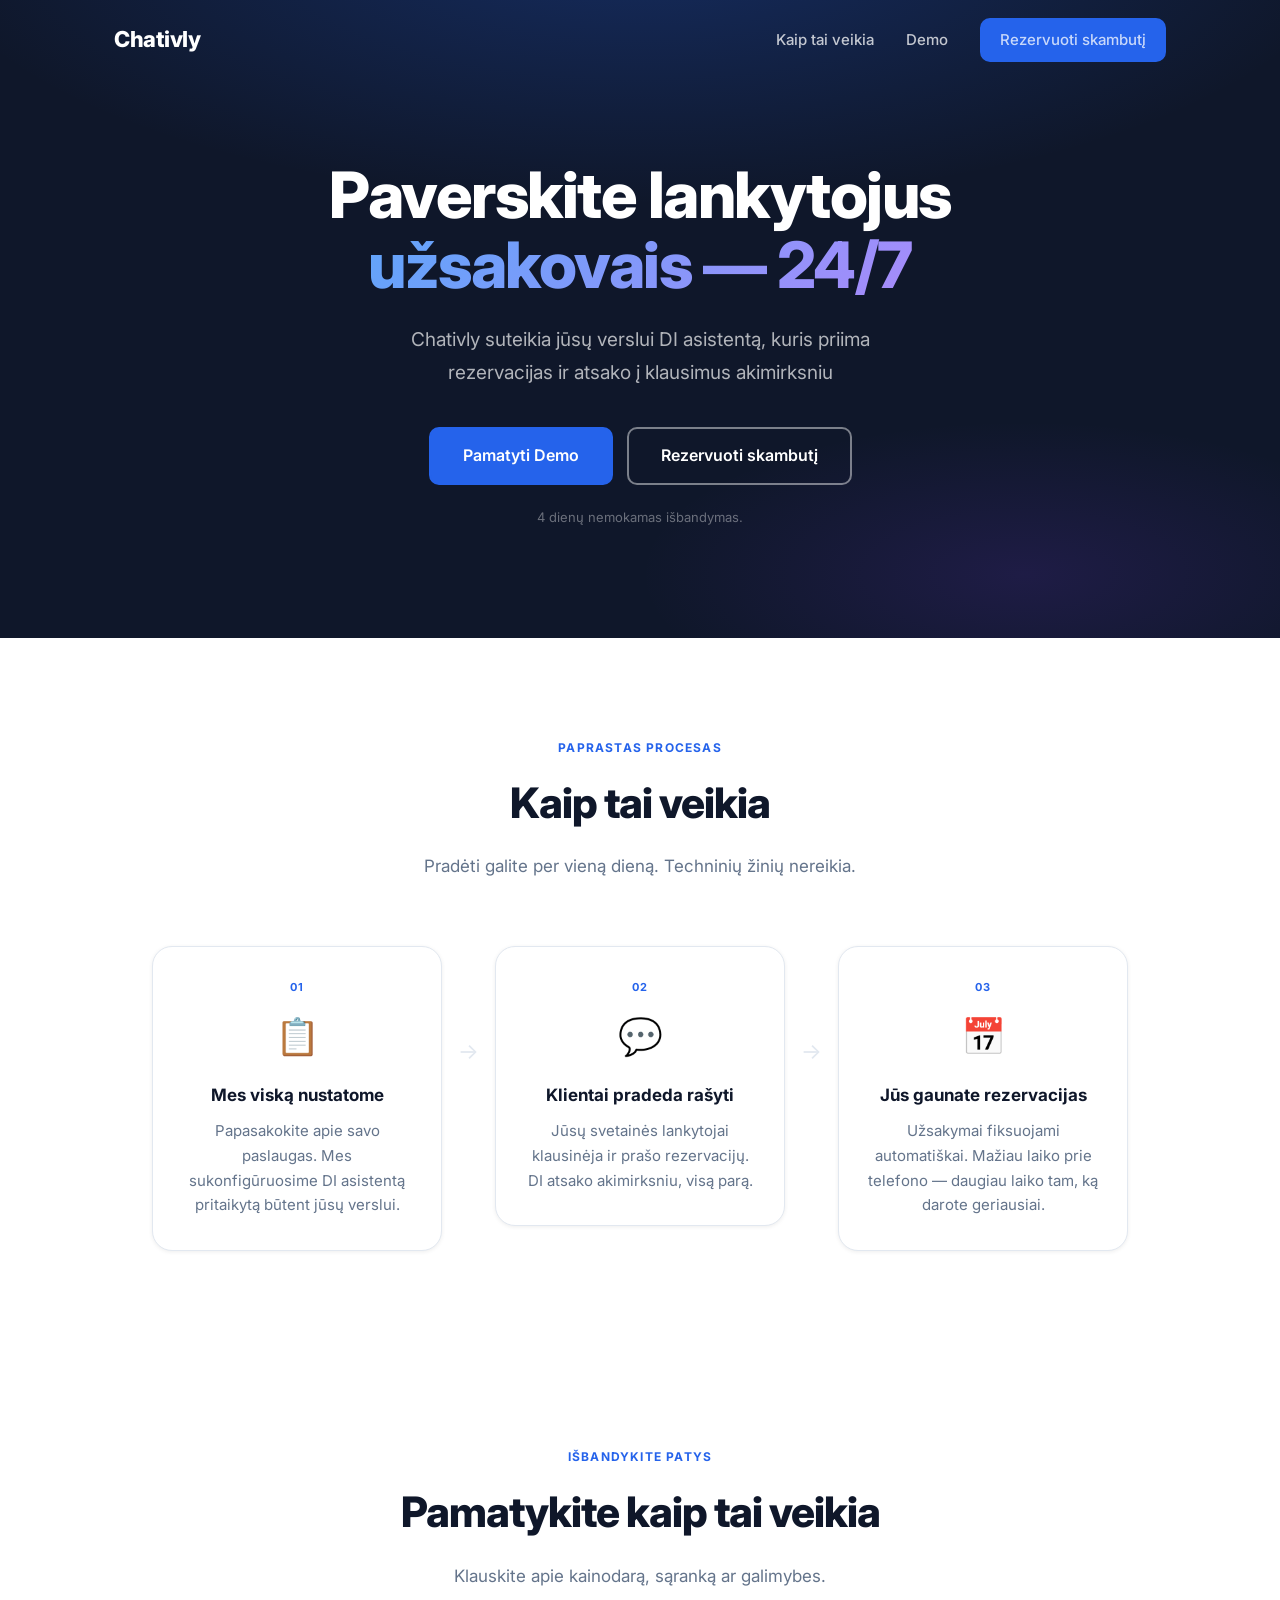
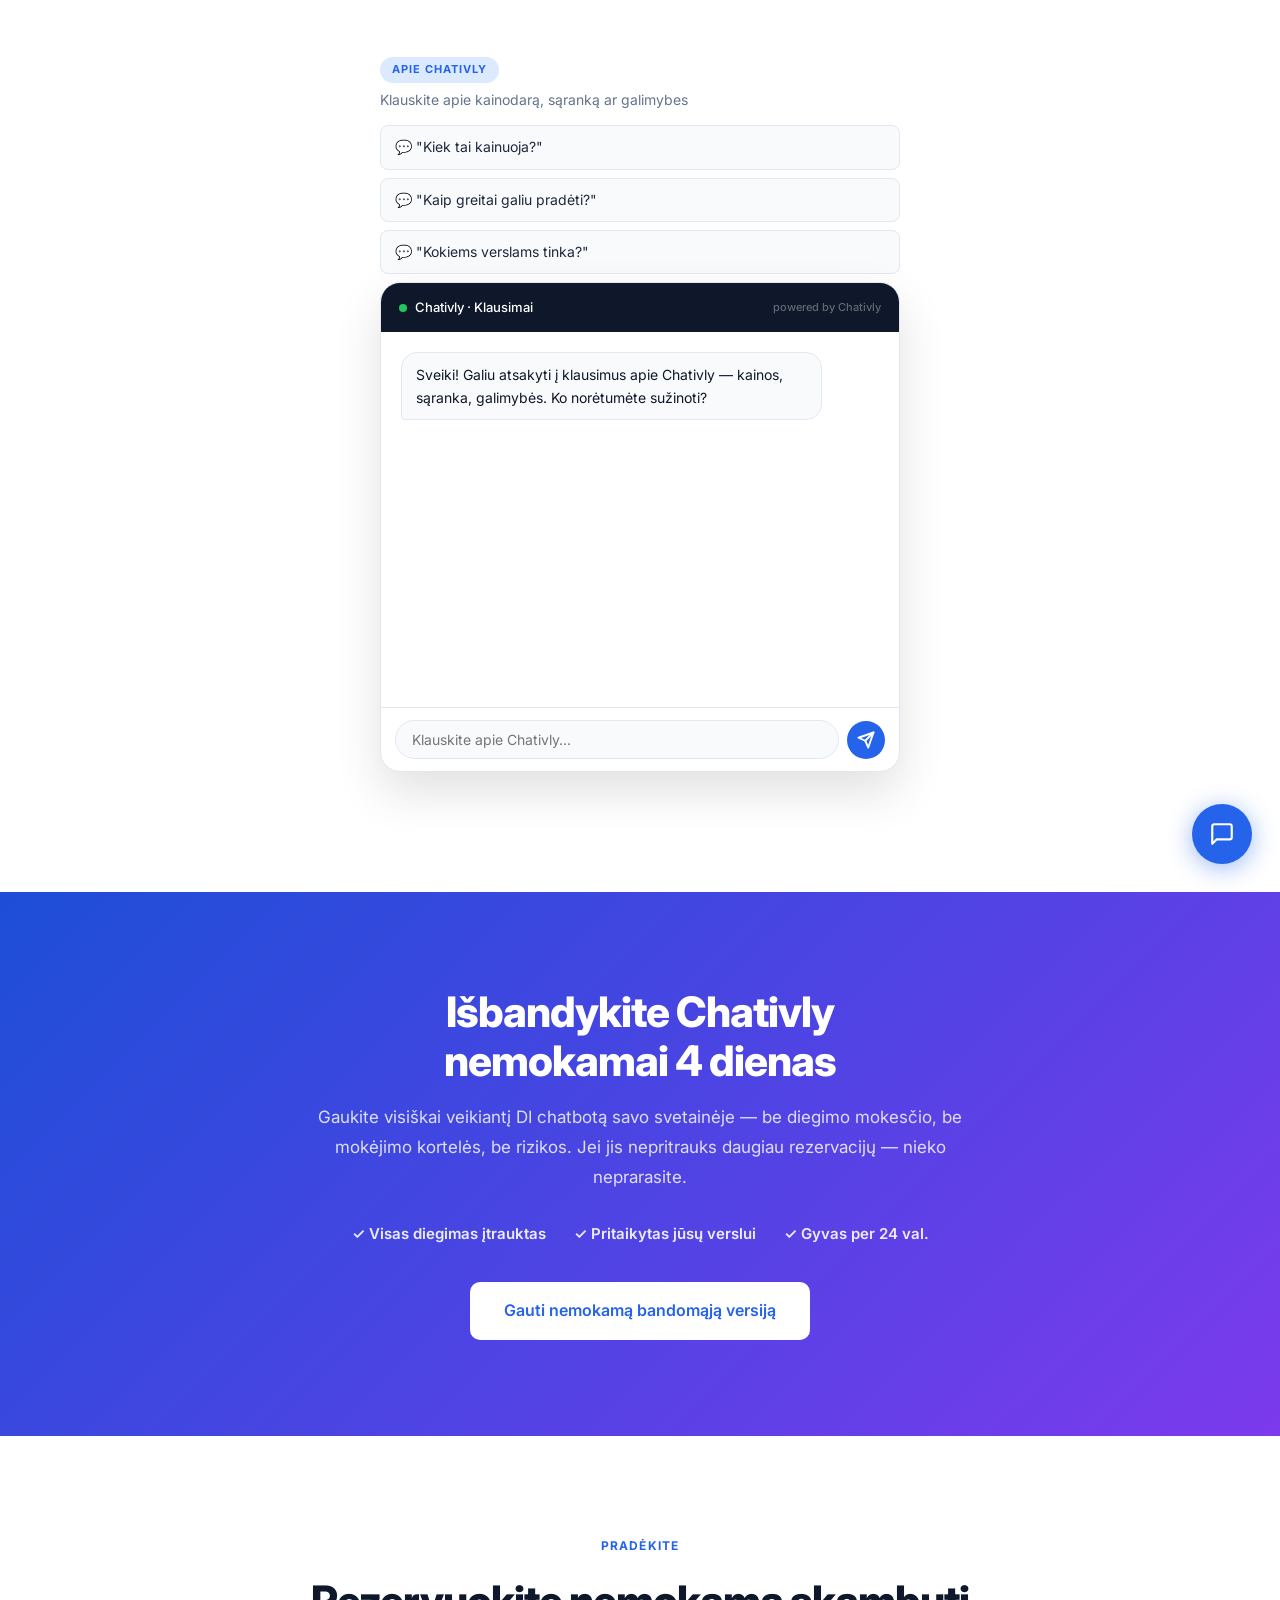
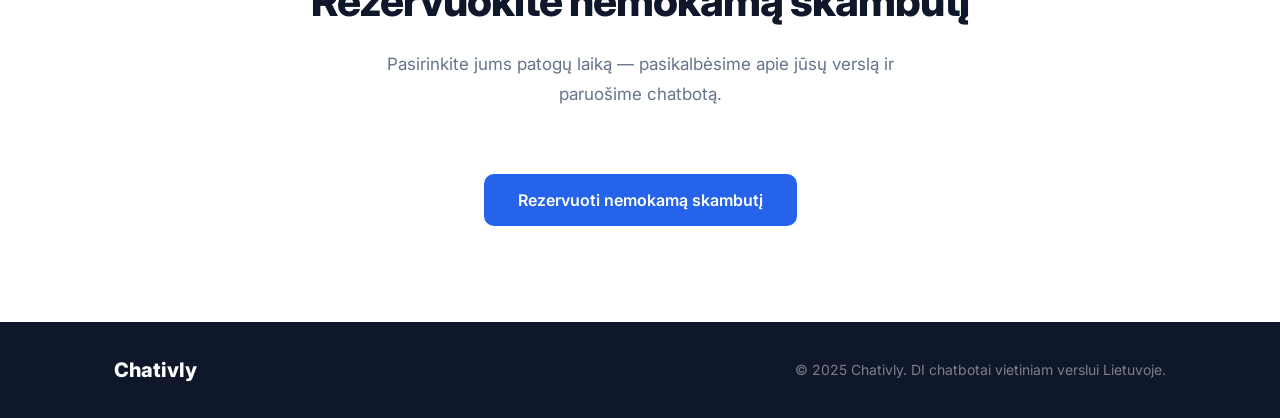
==== commit eb257dcc: "final changes" ====
--- a/index.html
+++ b/index.html
@@ -57,7 +57,7 @@
                     <div class="step__number">01</div>
                     <div class="step__icon">📋</div>
                     <h3 class="step__title">Mes viską nustatome</h3>
-                    <p class="step__desc">Papasakokite apie savo paslaugas ir kainas. Mes sukonfigūruosime DI asistentą pritaikytą būtent jūsų verslui.</p>
+                    <p class="step__desc">Papasakokite apie savo paslaugas. Mes sukonfigūruosime DI asistentą pritaikytą būtent jūsų verslui.</p>
                 </div>
                 <div class="step__arrow">→</div>
                 <div class="step">
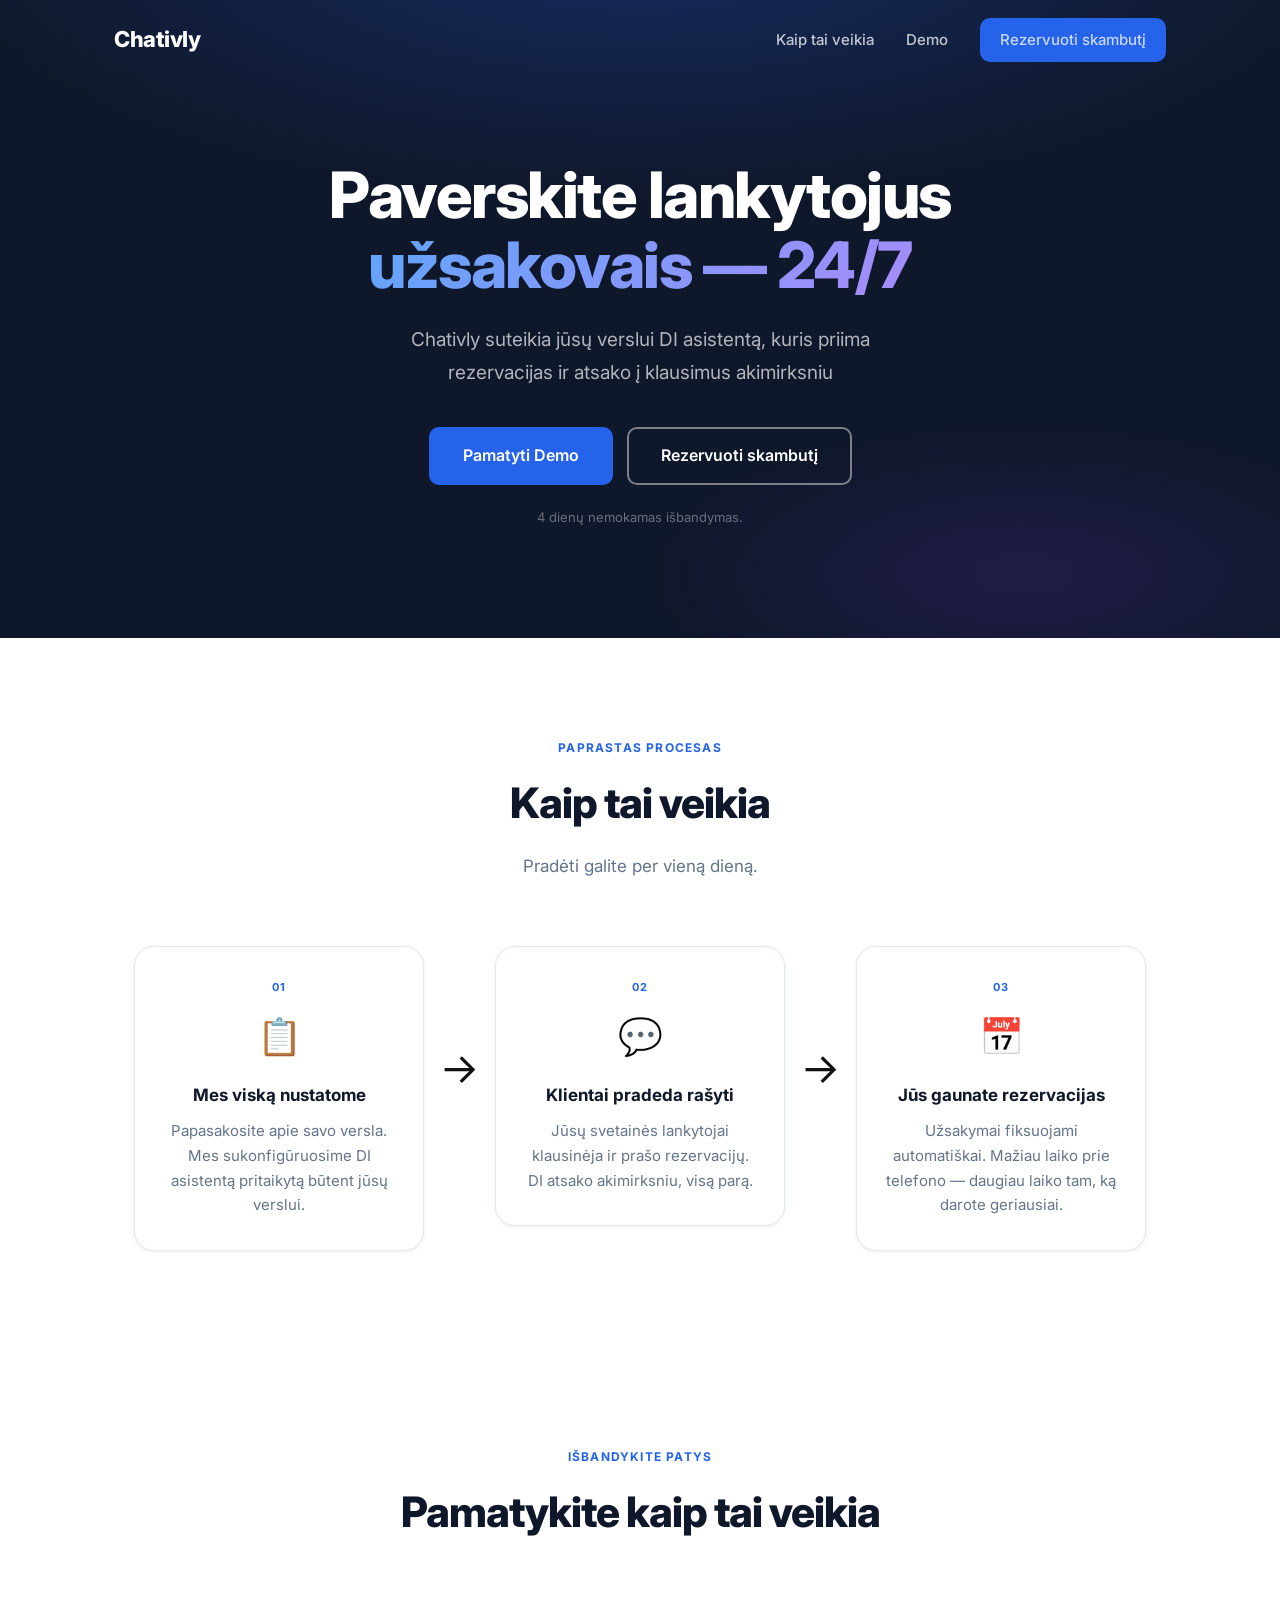
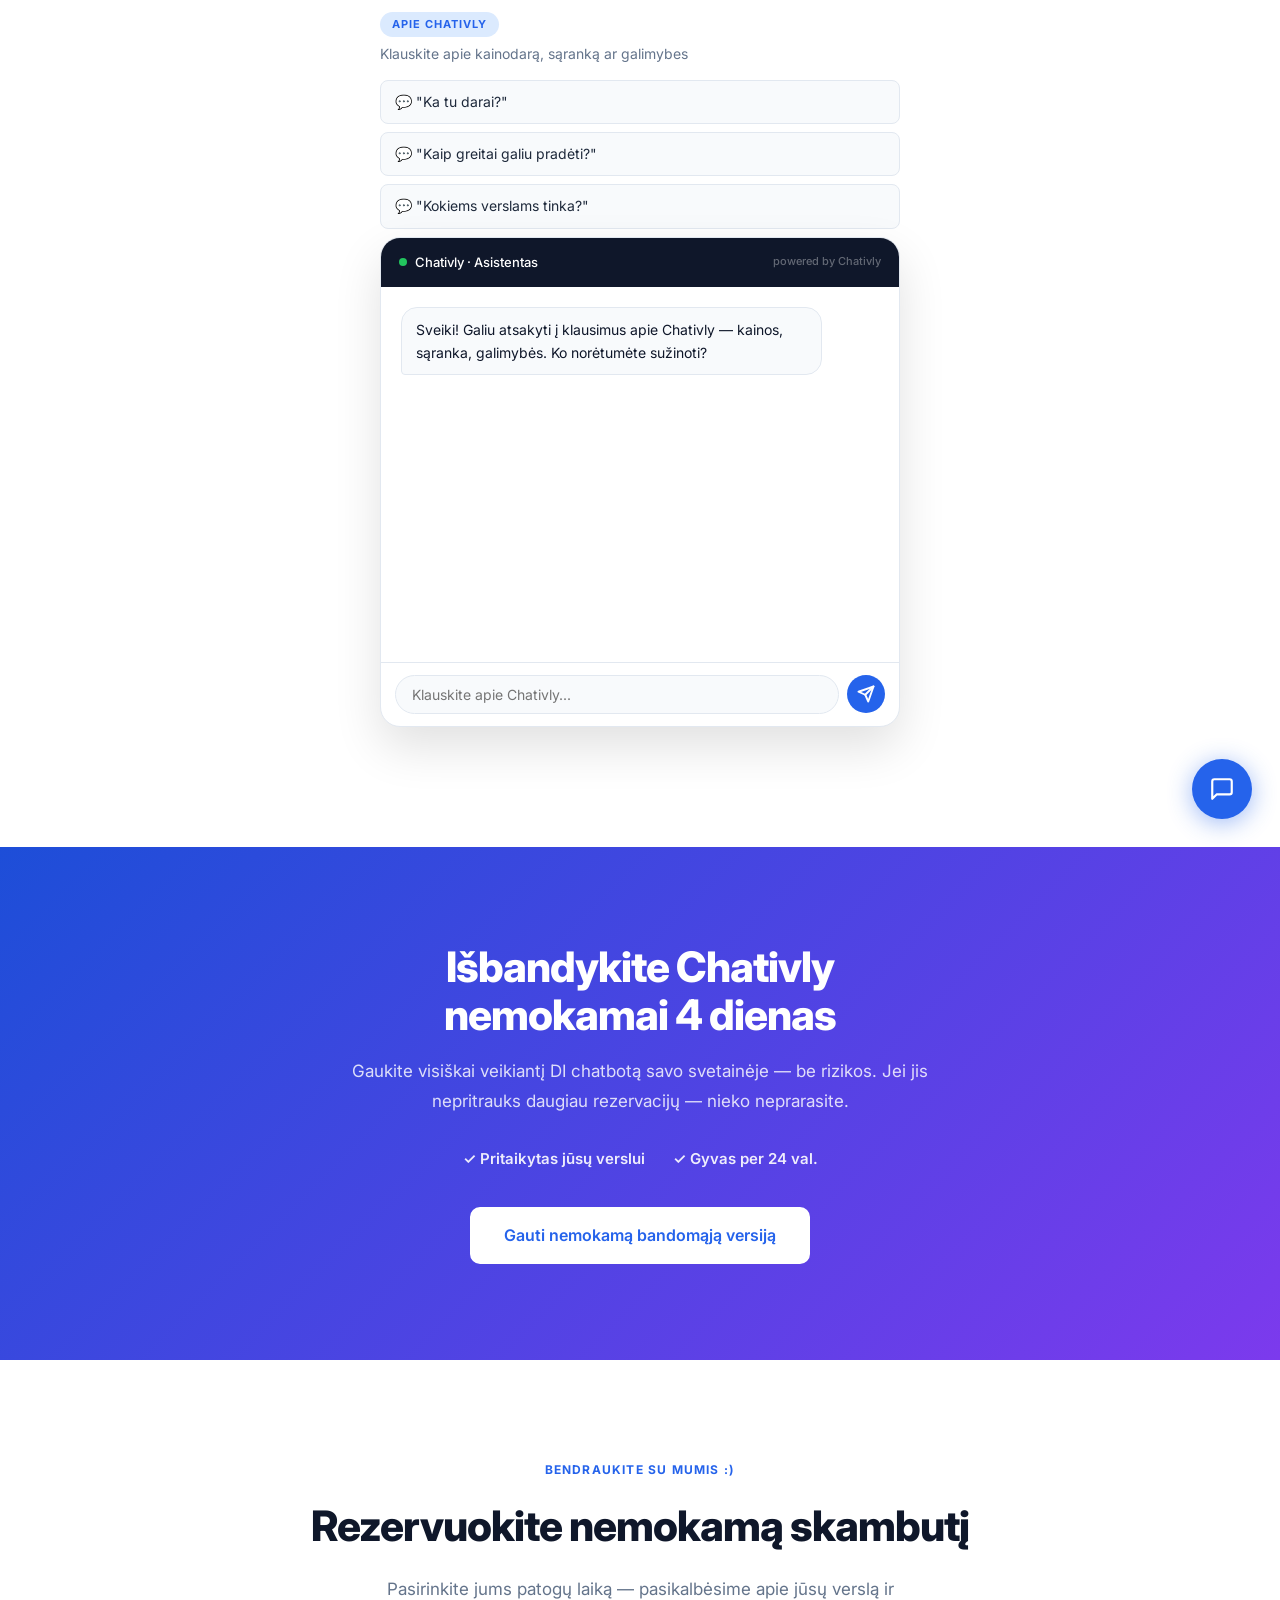
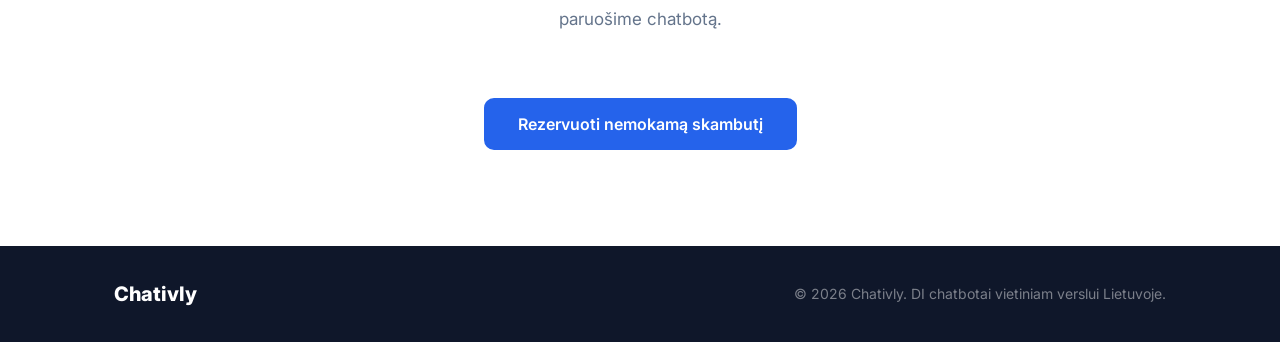
==== commit 23e38416: "final" ====
--- a/index.html
+++ b/index.html
@@ -9,7 +9,7 @@
     <link rel="preconnect" href="https://fonts.googleapis.com">
     <link rel="preconnect" href="https://fonts.gstatic.com" crossorigin>
     <link href="https://fonts.googleapis.com/css2?family=Inter:wght@400;500;600;700;800&display=swap" rel="stylesheet">
-    <link rel="stylesheet" href="css/style.css?v=8">
+    <link rel="stylesheet" href="css/style.css?v=9">
     <link href="https://assets.calendly.com/assets/external/widget.css" rel="stylesheet">
     <script src="https://assets.calendly.com/assets/external/widget.js" async></script>
 </head>
@@ -50,14 +50,14 @@
             <div class="section__header">
                 <span class="section__tag">Paprastas procesas</span>
                 <h2 class="section__title">Kaip tai veikia</h2>
-                <p class="section__subtitle">Pradėti galite per vieną dieną. Techninių žinių nereikia.</p>
+                <p class="section__subtitle">Pradėti galite per vieną dieną.</p>
             </div>
             <div class="steps">
                 <div class="step">
                     <div class="step__number">01</div>
                     <div class="step__icon">📋</div>
                     <h3 class="step__title">Mes viską nustatome</h3>
-                    <p class="step__desc">Papasakokite apie savo paslaugas. Mes sukonfigūruosime DI asistentą pritaikytą būtent jūsų verslui.</p>
+                    <p class="step__desc">Papasakosite apie savo versla. Mes sukonfigūruosime DI asistentą pritaikytą būtent jūsų verslui.</p>
                 </div>
                 <div class="step__arrow">→</div>
                 <div class="step">
@@ -84,7 +84,6 @@
             <div class="section__header">
                 <span class="section__tag">Išbandykite patys</span>
                 <h2 class="section__title">Pamatykite kaip tai veikia</h2>
-                <p class="section__subtitle">Klauskite apie kainodarą, sąranką ar galimybes.</p>
             </div>
             <div class="demo-split">
                 <!-- Left: FAQ Bot -->
@@ -94,7 +93,7 @@
                         <p class="demo-col__desc">Klauskite apie kainodarą, sąranką ar galimybes</p>
                     </div>
                     <ul class="demo-hints" id="faqHints">
-                        <li>💬 "Kiek tai kainuoja?"</li>
+                        <li>💬 "Ka tu darai?"</li>
                         <li>💬 "Kaip greitai galiu pradėti?"</li>
                         <li>💬 "Kokiems verslams tinka?"</li>
                     </ul>
@@ -102,7 +101,7 @@
                         <div class="chatbox__header">
                             <div class="chatbox__status">
                                 <span class="chatbox__dot"></span>
-                                <span>Chativly · Klausimai</span>
+                                <span>Chativly · Asistentas</span>
                             </div>
                             <span class="chatbox__powered">powered by Chativly</span>
                         </div>
@@ -157,9 +156,8 @@
         <div class="container">
             <div class="trial__inner">
                 <h2 class="trial__title">Išbandykite Chativly<br>nemokamai 4 dienas</h2>
-                <p class="trial__subtitle">Gaukite visiškai veikiantį DI chatbotą savo svetainėje — be diegimo mokesčio, be mokėjimo kortelės, be rizikos. Jei jis nepritrauks daugiau rezervacijų — nieko neprarasite.</p>
+                <p class="trial__subtitle">Gaukite visiškai veikiantį DI chatbotą savo svetainėje — be rizikos. Jei jis nepritrauks daugiau rezervacijų — nieko neprarasite.</p>
                 <div class="trial__features">
-                    <span>✓ Visas diegimas įtrauktas</span>
                     <span>✓ Pritaikytas jūsų verslui</span>
                     <span>✓ Gyvas per 24 val.</span>
                 </div>
@@ -172,7 +170,7 @@
     <section class="section" id="contact">
         <div class="container">
             <div class="section__header">
-                <span class="section__tag">Pradėkite</span>
+                <span class="section__tag">Bendraukite su mumis :)</span>
                 <h2 class="section__title">Rezervuokite nemokamą skambutį</h2>
                 <p class="section__subtitle">Pasirinkite jums patogų laiką — pasikalbėsime apie jūsų verslą ir paruošime chatbotą.</p>
             </div>
@@ -188,7 +186,7 @@
     <footer class="footer">
         <div class="container footer__inner">
             <a href="#" class="footer__logo">Chativly</a>
-            <p class="footer__copy">© 2025 Chativly. DI chatbotai vietiniam verslui Lietuvoje.</p>
+            <p class="footer__copy">© 2026 Chativly. DI chatbotai vietiniam verslui Lietuvoje.</p>
         </div>
     </footer>
 
--- a/css/style.css
+++ b/css/style.css
@@ -277,8 +277,8 @@
 }
 .step__desc { font-size: 15px; color: var(--text); line-height: 1.65; }
 .step__arrow {
-  font-size: 22px;
-  color: var(--border);
+  font-size: 42px;
+  color: #111;
   margin-top: 88px;
   flex-shrink: 0;
 }
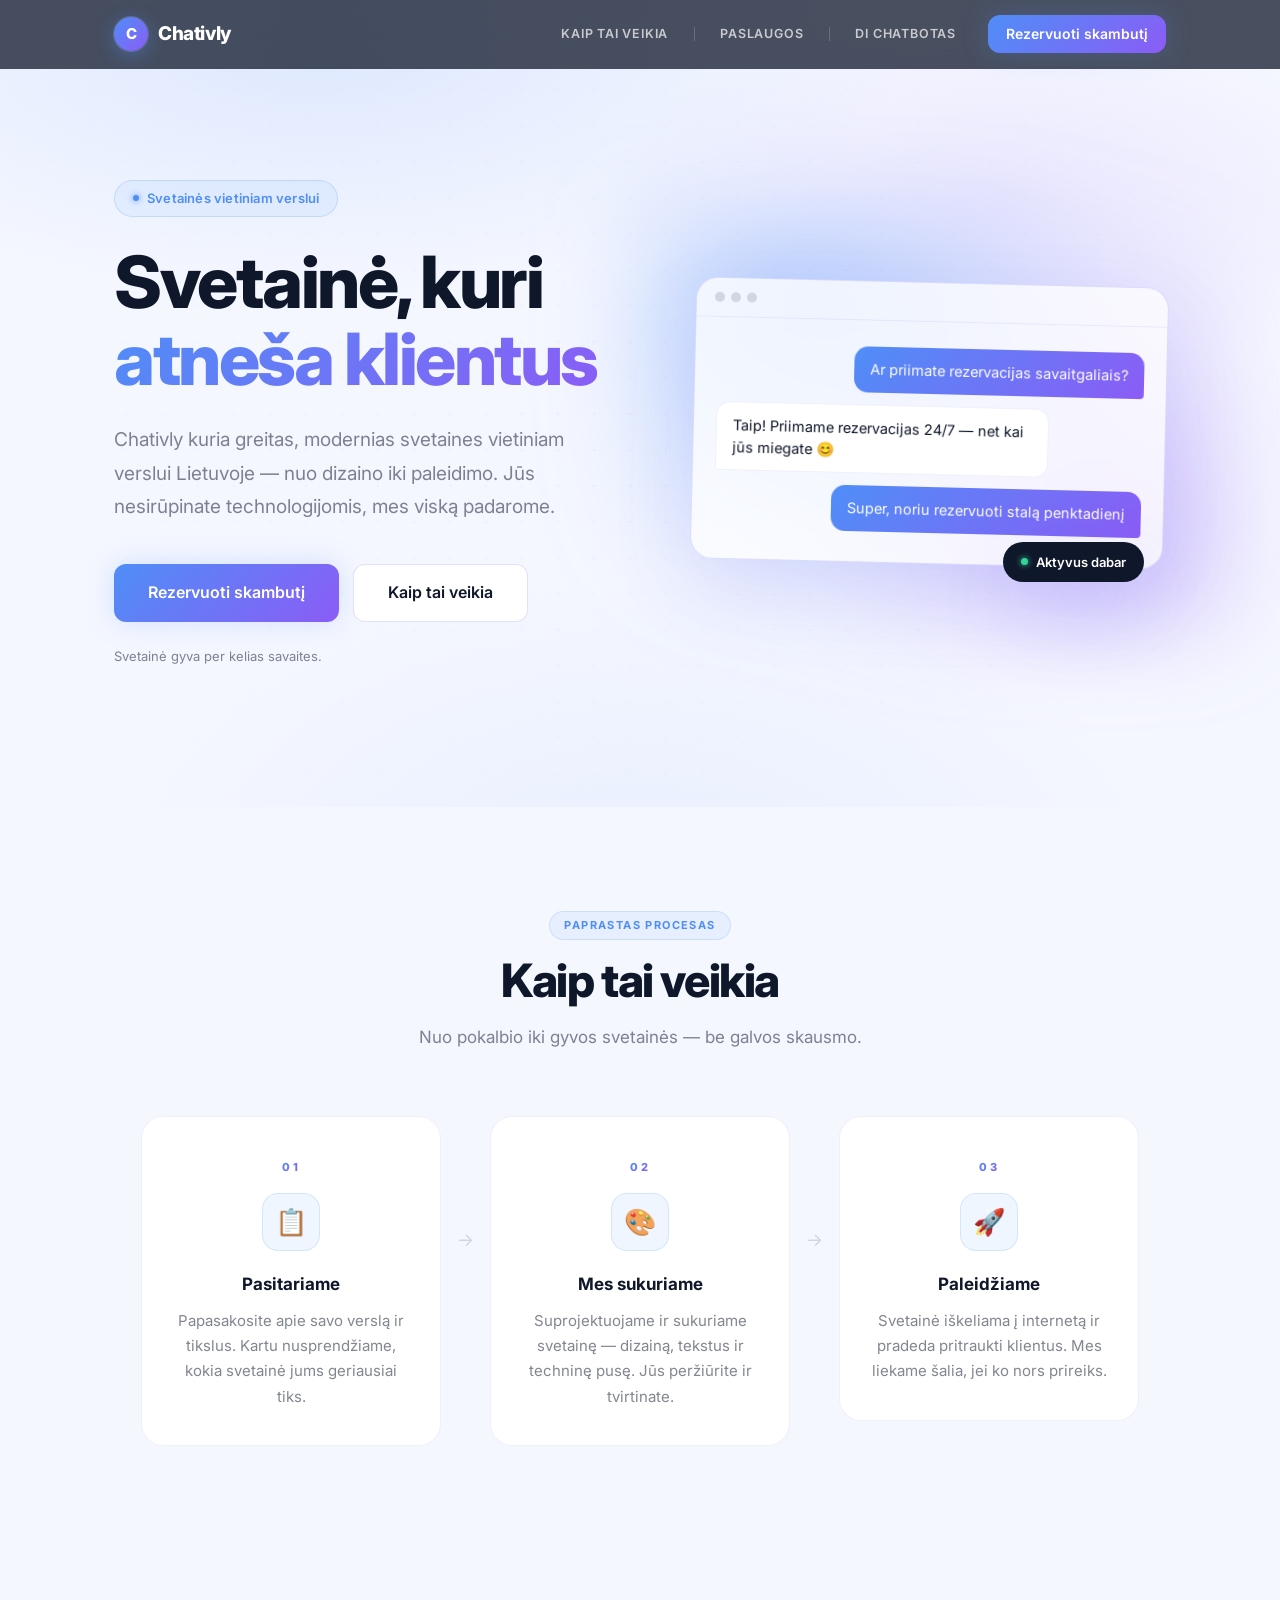
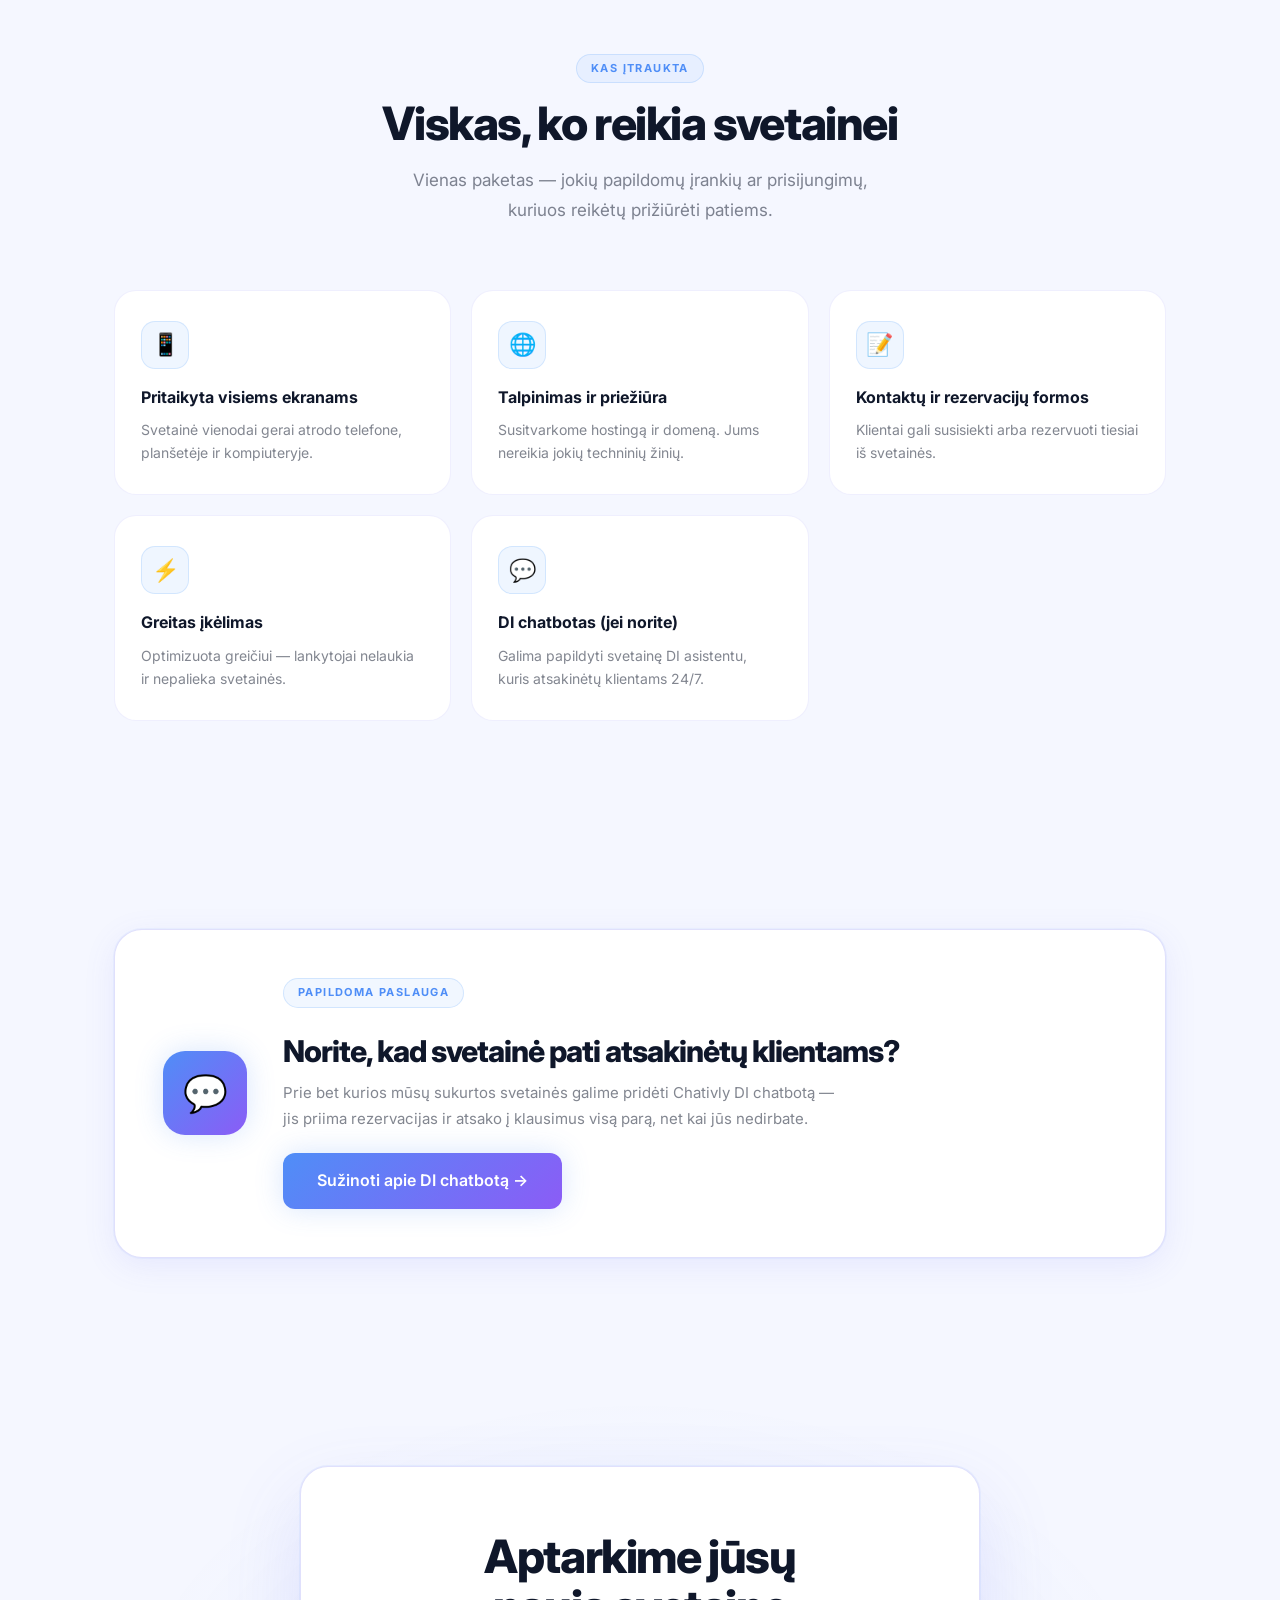
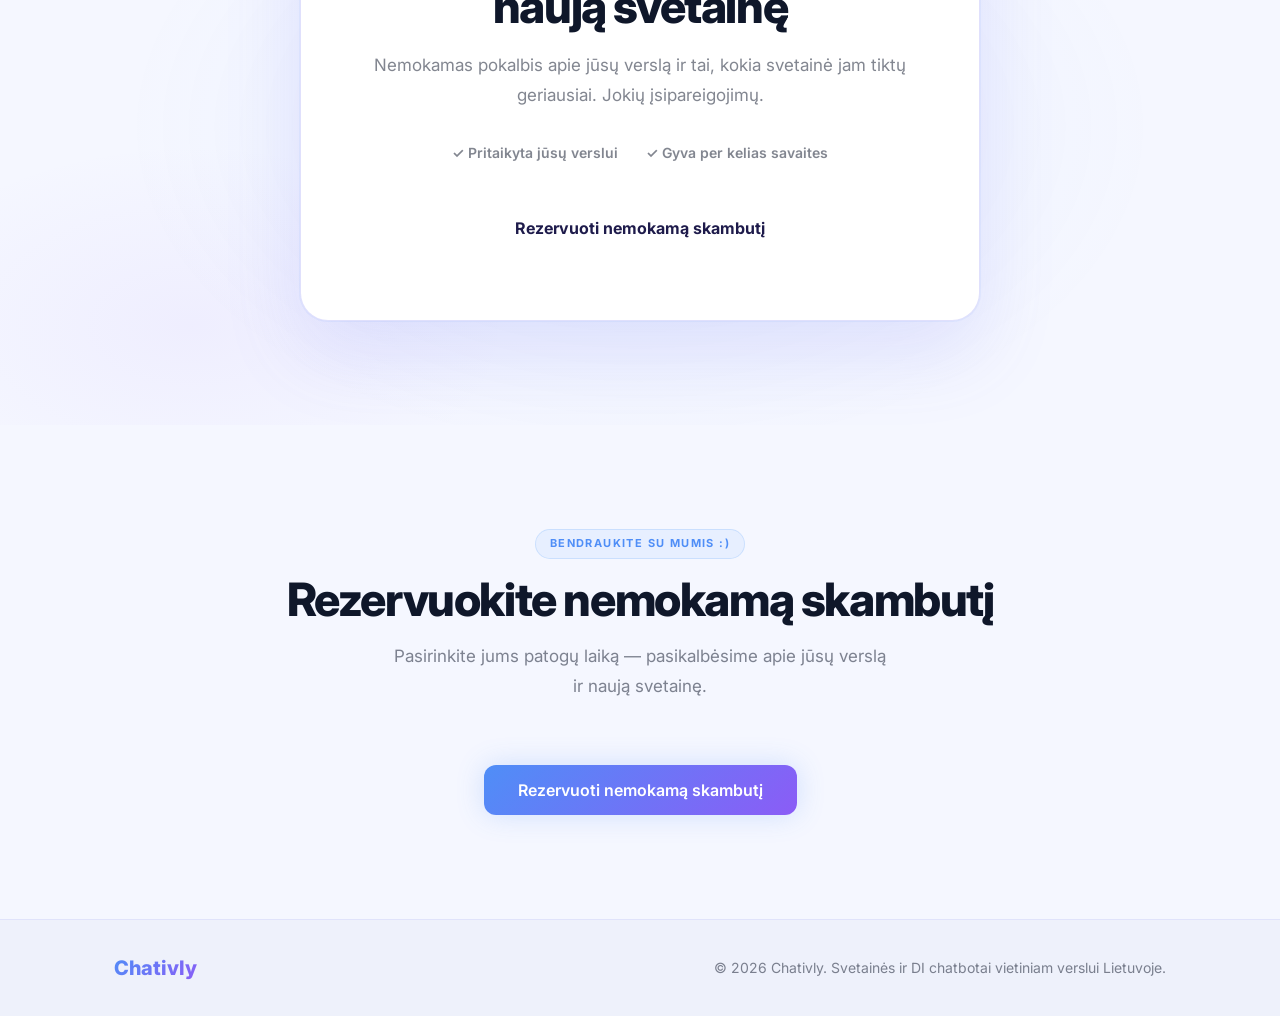
==== commit e69b6168: "Add Calendly booking flow to chatbot and redesign landing page FAQ assistant now collects the visito" ====
--- a/index.html
+++ b/index.html
@@ -3,13 +3,13 @@
 <head>
     <meta charset="UTF-8">
     <meta name="viewport" content="width=device-width, initial-scale=1.0">
-    <title>Chativly — DI Chatbotai Vietiniam Verslui</title>
-    <meta name="description" content="Chativly suteikia jūsų verslui DI asistentą, kuris priima rezervacijas ir atsako į klientų klausimus visą parą. Pradėkite nemokamą 7 dienų bandomąją versiją.">
+    <title>Chativly — Svetainės Vietiniam Verslui</title>
+    <meta name="description" content="Chativly kuria greitas, modernias svetaines vietiniam verslui Lietuvoje. Norint — prie svetainės galime pridėti ir DI chatbotą, kuris atsako klientams 24/7.">
     <link rel="icon" type="image/png" href="logofavicon.png">
     <link rel="preconnect" href="https://fonts.googleapis.com">
     <link rel="preconnect" href="https://fonts.gstatic.com" crossorigin>
     <link href="https://fonts.googleapis.com/css2?family=Inter:wght@400;500;600;700;800&display=swap" rel="stylesheet">
-    <link rel="stylesheet" href="css/style.css?v=9">
+    <link rel="stylesheet" href="css/style.css?v=12">
     <link href="https://assets.calendly.com/assets/external/widget.css" rel="stylesheet">
     <script src="https://assets.calendly.com/assets/external/widget.js" async></script>
 </head>
@@ -18,29 +18,51 @@
     <!-- Navigation -->
     <nav class="nav" id="nav">
         <div class="container nav__inner">
-            <a href="#" class="nav__logo">Chativly</a>
+            <a href="index.html" class="nav__logo">
+                <span class="nav__logo-badge">C</span>
+                <span class="nav__logo-text">Chativly</span>
+            </a>
             <button class="nav__toggle" id="navToggle" aria-label="Atidaryti meniu">
                 <span></span><span></span><span></span>
             </button>
             <ul class="nav__links" id="navLinks">
                 <li><a href="#how-it-works">Kaip tai veikia</a></li>
-                <li><a href="#demo">Demo</a></li>
-                <li><a href="#contact" class="btn btn--primary btn--sm">Rezervuoti skambutį</a></li>
+                <li><a href="#services">Paslaugos</a></li>
+                <li><a href="chatbot.html">DI Chatbotas</a></li>
+                <li class="nav__cta"><a href="#contact" class="btn btn--primary btn--sm">Rezervuoti skambutį</a></li>
             </ul>
         </div>
     </nav>
 
     <!-- Hero -->
-    <section class="hero" id="hero">
+    <section class="hero hero--split" id="hero">
         <div class="hero__bg"></div>
         <div class="container hero__inner">
-            <h1 class="hero__title">Paverskite lankytojus<br><span class="gradient-text">užsakovais — 24/7</span></h1>
-            <p class="hero__subtitle">Chativly suteikia jūsų verslui DI asistentą, kuris priima rezervacijas ir atsako į klausimus akimirksniu</p>
-            <div class="hero__ctas">
-                <a href="#demo" class="btn btn--primary btn--lg">Pamatyti Demo</a>
-                <a href="#contact" class="btn btn--outline btn--lg">Rezervuoti skambutį</a>
+            <div class="hero__content">
+                <div class="hero__badge">
+                    <span class="hero__badge-dot"></span>
+                    Svetainės vietiniam verslui
+                </div>
+                <h1 class="hero__title">Svetainė, kuri<br><span class="gradient-text">atneša klientus</span></h1>
+                <p class="hero__subtitle">Chativly kuria greitas, modernias svetaines vietiniam verslui Lietuvoje — nuo dizaino iki paleidimo. Jūs nesirūpinate technologijomis, mes viską padarome.</p>
+                <div class="hero__ctas">
+                    <a href="#contact" class="btn btn--primary btn--lg">Rezervuoti skambutį</a>
+                    <a href="#how-it-works" class="btn btn--outline btn--lg">Kaip tai veikia</a>
+                </div>
+                <p class="hero__note">Svetainė gyva per kelias savaites.</p>
             </div>
-            <p class="hero__note">4 dienų nemokamas išbandymas.</p>
+            <div class="hero__visual">
+                <div class="hero__mock-glow"></div>
+                <div class="hero__mock">
+                    <div class="hero__mock-bar"><span></span><span></span><span></span></div>
+                    <div class="hero__mock-body">
+                        <div class="hero__chat-bubble hero__chat-bubble--user">Ar priimate rezervacijas savaitgaliais?</div>
+                        <div class="hero__chat-bubble hero__chat-bubble--bot">Taip! Priimame rezervacijas 24/7 — net kai jūs miegate 😊</div>
+                        <div class="hero__chat-bubble hero__chat-bubble--user">Super, noriu rezervuoti stalą penktadienį</div>
+                    </div>
+                </div>
+                <div class="hero__floating-chip"><span class="hero__floating-dot"></span>Aktyvus dabar</div>
+            </div>
         </div>
     </section>
 
@@ -50,118 +72,97 @@
             <div class="section__header">
                 <span class="section__tag">Paprastas procesas</span>
                 <h2 class="section__title">Kaip tai veikia</h2>
-                <p class="section__subtitle">Pradėti galite per vieną dieną.</p>
+                <p class="section__subtitle">Nuo pokalbio iki gyvos svetainės — be galvos skausmo.</p>
             </div>
             <div class="steps">
                 <div class="step">
                     <div class="step__number">01</div>
                     <div class="step__icon">📋</div>
-                    <h3 class="step__title">Mes viską nustatome</h3>
-                    <p class="step__desc">Papasakosite apie savo versla. Mes sukonfigūruosime DI asistentą pritaikytą būtent jūsų verslui.</p>
+                    <h3 class="step__title">Pasitariame</h3>
+                    <p class="step__desc">Papasakosite apie savo verslą ir tikslus. Kartu nusprendžiame, kokia svetainė jums geriausiai tiks.</p>
                 </div>
                 <div class="step__arrow">→</div>
                 <div class="step">
                     <div class="step__number">02</div>
-                    <div class="step__icon">💬</div>
-                    <h3 class="step__title">Klientai pradeda rašyti</h3>
-                    <p class="step__desc">Jūsų svetainės lankytojai klausinėja ir prašo rezervacijų. DI atsako akimirksniu, visą parą.</p>
+                    <div class="step__icon">🎨</div>
+                    <h3 class="step__title">Mes sukuriame</h3>
+                    <p class="step__desc">Suprojektuojame ir sukuriame svetainę — dizainą, tekstus ir techninę pusę. Jūs peržiūrite ir tvirtinate.</p>
                 </div>
                 <div class="step__arrow">→</div>
                 <div class="step">
                     <div class="step__number">03</div>
-                    <div class="step__icon">📅</div>
-                    <h3 class="step__title">Jūs gaunate rezervacijas</h3>
-                    <p class="step__desc">Užsakymai fiksuojami automatiškai. Mažiau laiko prie telefono — daugiau laiko tam, ką darote geriausiai.</p>
+                    <div class="step__icon">🚀</div>
+                    <h3 class="step__title">Paleidžiame</h3>
+                    <p class="step__desc">Svetainė iškeliama į internetą ir pradeda pritraukti klientus. Mes liekame šalia, jei ko nors prireiks.</p>
                 </div>
             </div>
         </div>
     </section>
 
-
-    <!-- Live Demo -->
-    <section class="section" id="demo" style="position:relative; padding-bottom: 120px;">
+    <!-- Services -->
+    <section class="section" id="services">
         <div class="container">
             <div class="section__header">
-                <span class="section__tag">Išbandykite patys</span>
-                <h2 class="section__title">Pamatykite kaip tai veikia</h2>
+                <span class="section__tag">Kas įtraukta</span>
+                <h2 class="section__title">Viskas, ko reikia svetainei</h2>
+                <p class="section__subtitle">Vienas paketas — jokių papildomų įrankių ar prisijungimų, kuriuos reikėtų prižiūrėti patiems.</p>
             </div>
-            <div class="demo-split">
-                <!-- Left: FAQ Bot -->
-                <div class="demo-col">
-                    <div class="demo-col__header">
-                        <span class="demo-col__tag">Apie Chativly</span>
-                        <p class="demo-col__desc">Klauskite apie kainodarą, sąranką ar galimybes</p>
-                    </div>
-                    <ul class="demo-hints" id="faqHints">
-                        <li>💬 "Ka tu darai?"</li>
-                        <li>💬 "Kaip greitai galiu pradėti?"</li>
-                        <li>💬 "Kokiems verslams tinka?"</li>
-                    </ul>
-                    <div class="chatbox">
-                        <div class="chatbox__header">
-                            <div class="chatbox__status">
-                                <span class="chatbox__dot"></span>
-                                <span>Chativly · Asistentas</span>
-                            </div>
-                            <span class="chatbox__powered">powered by Chativly</span>
-                        </div>
-                        <div class="chatbox__messages" id="chatMessagesFaq">
-                            <div class="message message--bot">
-                                <div class="message__bubble">Sveiki! Galiu atsakyti į klausimus apie Chativly — kainos, sąranka, galimybės. Ko norėtumėte sužinoti?</div>
-                            </div>
-                        </div>
-                        <div class="chatbox__input">
-                            <input type="text" id="chatInputFaq" placeholder="Klauskite apie Chativly..." autocomplete="off" />
-                            <button id="chatSendFaq" class="chat-send-btn" aria-label="Siųsti">
-                                <svg width="18" height="18" viewBox="0 0 24 24" fill="none" stroke="currentColor" stroke-width="2.5" stroke-linecap="round" stroke-linejoin="round"><line x1="22" y1="2" x2="11" y2="13"></line><polygon points="22 2 15 22 11 13 2 9 22 2"></polygon></svg>
-                            </button>
-                        </div>
-                    </div>
+            <div class="features">
+                <div class="feature">
+                    <div class="feature__icon">📱</div>
+                    <h3 class="feature__title">Pritaikyta visiems ekranams</h3>
+                    <p class="feature__desc">Svetainė vienodai gerai atrodo telefone, planšetėje ir kompiuteryje.</p>
+                </div>
+                <div class="feature">
+                    <div class="feature__icon">🌐</div>
+                    <h3 class="feature__title">Talpinimas ir priežiūra</h3>
+                    <p class="feature__desc">Susitvarkome hostingą ir domeną. Jums nereikia jokių techninių žinių.</p>
+                </div>
+                <div class="feature">
+                    <div class="feature__icon">📝</div>
+                    <h3 class="feature__title">Kontaktų ir rezervacijų formos</h3>
+                    <p class="feature__desc">Klientai gali susisiekti arba rezervuoti tiesiai iš svetainės.</p>
+                </div>
+                <div class="feature">
+                    <div class="feature__icon">⚡</div>
+                    <h3 class="feature__title">Greitas įkėlimas</h3>
+                    <p class="feature__desc">Optimizuota greičiui — lankytojai nelaukia ir nepalieka svetainės.</p>
+                </div>
+                <div class="feature">
+                    <div class="feature__icon">💬</div>
+                    <h3 class="feature__title">DI chatbotas (jei norite)</h3>
+                    <p class="feature__desc">Galima papildyti svetainę DI asistentu, kuris atsakinėtų klientams 24/7.</p>
                 </div>
             </div>
         </div>
+    </section>
 
-        <!-- Chat Bubble Preview -->
-        <div class="bubble-widget" id="bubbleWidget">
-            <div class="bubble-popup" id="bubblePopup">
-                <div class="chatbox__header">
-                    <div class="chatbox__status">
-                        <span class="chatbox__dot"></span>
-                        <span>Chativly Asistentas · Aktyvus</span>
-                    </div>
-                    <button class="bubble-close" id="bubbleClose" aria-label="Uždaryti">✕</button>
-                </div>
-                <div class="chatbox__messages" id="chatMessagesBubble">
-                    <div class="message message--bot">
-                        <div class="message__bubble">Sveiki! 👋 Kuo galiu padėti?</div>
-                    </div>
-                </div>
-                <div class="chatbox__input">
-                    <input type="text" id="chatInputBubble" placeholder="Rašykite žinutę..." autocomplete="off" />
-                    <button id="chatSendBubble" class="chat-send-btn" aria-label="Siųsti">
-                        <svg width="18" height="18" viewBox="0 0 24 24" fill="none" stroke="currentColor" stroke-width="2.5" stroke-linecap="round" stroke-linejoin="round"><line x1="22" y1="2" x2="11" y2="13"></line><polygon points="22 2 15 22 11 13 2 9 22 2"></polygon></svg>
-                    </button>
+    <!-- Chatbot Add-on Teaser -->
+    <section class="section" id="addon">
+        <div class="container">
+            <div class="addon-teaser">
+                <div class="addon-teaser__icon">💬</div>
+                <div class="addon-teaser__body">
+                    <span class="section__tag">Papildoma paslauga</span>
+                    <h2 class="addon-teaser__title">Norite, kad svetainė pati atsakinėtų klientams?</h2>
+                    <p class="addon-teaser__desc">Prie bet kurios mūsų sukurtos svetainės galime pridėti Chativly DI chatbotą — jis priima rezervacijas ir atsako į klausimus visą parą, net kai jūs nedirbate.</p>
+                    <a href="chatbot.html" class="btn btn--primary btn--lg">Sužinoti apie DI chatbotą →</a>
                 </div>
             </div>
-            <button class="bubble-btn" id="bubbleBtn" aria-label="Atidaryti chatą">
-                <svg class="bubble-icon bubble-icon--chat" width="26" height="26" viewBox="0 0 24 24" fill="none" stroke="currentColor" stroke-width="2" stroke-linecap="round" stroke-linejoin="round"><path d="M21 15a2 2 0 0 1-2 2H7l-4 4V5a2 2 0 0 1 2-2h14a2 2 0 0 1 2 2z"></path></svg>
-                <svg class="bubble-icon bubble-icon--close" width="22" height="22" viewBox="0 0 24 24" fill="none" stroke="currentColor" stroke-width="2.5" stroke-linecap="round" stroke-linejoin="round"><line x1="18" y1="6" x2="6" y2="18"></line><line x1="6" y1="6" x2="18" y2="18"></line></svg>
-            </button>
         </div>
     </section>
 
-
-    <!-- Trial -->
+    <!-- Trial / CTA -->
     <section class="section trial" id="trial">
         <div class="container">
             <div class="trial__inner">
-                <h2 class="trial__title">Išbandykite Chativly<br>nemokamai 4 dienas</h2>
-                <p class="trial__subtitle">Gaukite visiškai veikiantį DI chatbotą savo svetainėje — be rizikos. Jei jis nepritrauks daugiau rezervacijų — nieko neprarasite.</p>
+                <h2 class="trial__title">Aptarkime jūsų<br>naują svetainę</h2>
+                <p class="trial__subtitle">Nemokamas pokalbis apie jūsų verslą ir tai, kokia svetainė jam tiktų geriausiai. Jokių įsipareigojimų.</p>
                 <div class="trial__features">
-                    <span>✓ Pritaikytas jūsų verslui</span>
-                    <span>✓ Gyvas per 24 val.</span>
+                    <span>✓ Pritaikyta jūsų verslui</span>
+                    <span>✓ Gyva per kelias savaites</span>
                 </div>
-                <a href="#contact" class="btn btn--white btn--lg">Gauti nemokamą bandomąją versiją</a>
+                <a href="#contact" class="btn btn--white btn--lg">Rezervuoti nemokamą skambutį</a>
             </div>
         </div>
     </section>
@@ -172,7 +173,7 @@
             <div class="section__header">
                 <span class="section__tag">Bendraukite su mumis :)</span>
                 <h2 class="section__title">Rezervuokite nemokamą skambutį</h2>
-                <p class="section__subtitle">Pasirinkite jums patogų laiką — pasikalbėsime apie jūsų verslą ir paruošime chatbotą.</p>
+                <p class="section__subtitle">Pasirinkite jums patogų laiką — pasikalbėsime apie jūsų verslą ir naują svetainę.</p>
             </div>
             <div class="calendly-cta" style="display:flex;justify-content:center;">
                 <button class="btn btn--primary btn--lg" onclick="if(typeof Calendly!=='undefined'){Calendly.initPopupWidget({url:'https://calendly.com/zygimantaspode'});}else{window.open('https://calendly.com/zygimantaspode','_blank');}return false;">
@@ -185,12 +186,11 @@
     <!-- Footer -->
     <footer class="footer">
         <div class="container footer__inner">
-            <a href="#" class="footer__logo">Chativly</a>
-            <p class="footer__copy">© 2026 Chativly. DI chatbotai vietiniam verslui Lietuvoje.</p>
+            <a href="index.html" class="footer__logo">Chativly</a>
+            <p class="footer__copy">© 2026 Chativly. Svetainės ir DI chatbotai vietiniam verslui Lietuvoje.</p>
         </div>
     </footer>
 
-    <script src="js/main.js?v=6"></script>
-    <script src="js/chatbot.js?v=6"></script>
+    <script src="js/main.js?v=8"></script>
 </body>
 </html>
--- a/css/style.css
+++ b/css/style.css
@@ -1,23 +1,24 @@
 /* ===== Variables ===== */
 :root {
-  --primary: #2563eb;
-  --primary-dark: #1d4ed8;
-  --primary-light: #dbeafe;
-  --accent: #7c3aed;
-  --dark: #0f172a;
-  --dark-2: #1e293b;
-  --text: #64748b;
-  --text-dark: #1e293b;
+  --bg: #f5f7ff;
+  --bg-2: #eef1fb;
+  --bg-surface: rgba(255,255,255,0.75);
+  --border: rgba(99,102,241,0.1);
+  --border-bright: rgba(99,102,241,0.2);
+  --primary: #4f8ef7;
+  --primary-dark: #3b82f6;
+  --primary-glow: rgba(79,142,247,0.22);
+  --accent: #8b5cf6;
+  --gradient: linear-gradient(135deg, #4f8ef7 0%, #8b5cf6 100%);
+  --text: #0f172a;
+  --text-muted: rgba(15,23,42,0.52);
   --white: #ffffff;
-  --bg-light: #f8fafc;
-  --border: #e2e8f0;
-  --shadow-sm: 0 1px 4px rgba(0,0,0,0.07);
-  --shadow: 0 4px 20px rgba(0,0,0,0.09);
-  --shadow-lg: 0 20px 48px rgba(0,0,0,0.12);
-  --radius: 12px;
-  --radius-lg: 20px;
+  --shadow: 0 8px 32px rgba(99,102,241,0.1);
+  --shadow-lg: 0 32px 80px rgba(99,102,241,0.14);
+  --radius: 14px;
+  --radius-lg: 22px;
   --font: 'Inter', sans-serif;
-  --ease: all 0.2s ease;
+  --ease: all 0.22s ease;
 }
 
 /* ===== Reset ===== */
@@ -25,9 +26,9 @@
 html { scroll-behavior: smooth; }
 body {
   font-family: var(--font);
-  color: var(--text-dark);
+  color: var(--text);
   line-height: 1.6;
-  background: var(--white);
+  background: var(--bg);
   -webkit-font-smoothing: antialiased;
 }
 a { text-decoration: none; }
@@ -41,51 +42,59 @@
   padding: 0 24px;
 }
 
+/* ===== Gradient Text ===== */
+.gradient-text {
+  background: var(--gradient);
+  -webkit-background-clip: text;
+  -webkit-text-fill-color: transparent;
+  background-clip: text;
+}
+
 /* ===== Buttons ===== */
 .btn {
   display: inline-flex;
   align-items: center;
   justify-content: center;
   gap: 8px;
-  border: 2px solid transparent;
-  border-radius: 10px;
+  border: none;
+  border-radius: 12px;
   font-weight: 600;
   cursor: pointer;
   transition: var(--ease);
   white-space: nowrap;
 }
 .btn--primary {
-  background: var(--primary);
+  background: var(--gradient);
   color: var(--white);
-  border-color: var(--primary);
+  box-shadow: 0 0 28px var(--primary-glow);
 }
 .btn--primary:hover {
-  background: var(--primary-dark);
-  border-color: var(--primary-dark);
-  transform: translateY(-1px);
-  box-shadow: 0 8px 24px rgba(37,99,235,0.3);
+  filter: brightness(1.12);
+  transform: translateY(-2px);
+  box-shadow: 0 0 40px rgba(96,165,250,0.42);
 }
 .btn--outline {
-  background: transparent;
-  color: var(--white);
-  border-color: rgba(255,255,255,0.45);
+  background: #ffffff;
+  color: var(--text);
+  border: 1px solid var(--border-bright);
 }
 .btn--outline:hover {
-  background: rgba(255,255,255,0.08);
-  border-color: var(--white);
+  background: #f0f2ff;
+  border-color: rgba(79,142,247,0.35);
+  transform: translateY(-2px);
 }
 .btn--white {
   background: var(--white);
-  color: var(--primary);
-  border-color: var(--white);
+  color: #1e1b4b;
+  font-weight: 700;
 }
 .btn--white:hover {
-  background: var(--primary-light);
-  transform: translateY(-1px);
-  box-shadow: 0 8px 24px rgba(0,0,0,0.15);
+  background: #ede9fe;
+  transform: translateY(-2px);
+  box-shadow: 0 8px 28px rgba(0,0,0,0.28);
 }
 .btn--sm { padding: 8px 18px; font-size: 14px; }
-.btn--lg { padding: 14px 32px; font-size: 16px; }
+.btn--lg { padding: 15px 34px; font-size: 16px; }
 .btn--full { width: 100%; }
 
 /* ===== Nav ===== */
@@ -93,14 +102,21 @@
   position: fixed;
   top: 0; left: 0; right: 0;
   z-index: 100;
-  padding: 18px 0;
-  transition: var(--ease);
+  padding: 15px 0;
+  background: rgba(15,23,42,0.75);
+  backdrop-filter: blur(20px);
+  -webkit-backdrop-filter: blur(20px);
+  border-bottom: 1px solid transparent;
+  transition: var(--ease), transform 0.3s ease;
+}
+.nav--hidden {
+  transform: translateY(-100%);
 }
 .nav.scrolled {
-  background: rgba(15,23,42,0.96);
-  backdrop-filter: blur(12px);
-  padding: 12px 0;
-  box-shadow: 0 2px 24px rgba(0,0,0,0.3);
+  background: rgba(15,23,42,0.95);
+  border-bottom-color: rgba(255,255,255,0.08);
+  padding: 10px 0;
+  box-shadow: 0 4px 24px rgba(0,0,0,0.25);
 }
 .nav__inner {
   display: flex;
@@ -109,23 +125,68 @@
   gap: 32px;
 }
 .nav__logo {
-  font-size: 22px;
+  display: flex;
+  align-items: center;
+  gap: 10px;
+}
+.nav__logo-badge {
+  width: 34px;
+  height: 34px;
+  flex-shrink: 0;
+  border-radius: 50%;
+  background: var(--gradient);
+  display: flex;
+  align-items: center;
+  justify-content: center;
+  color: var(--white);
+  font-size: 15px;
+  font-weight: 800;
+  box-shadow: 0 0 0 1px rgba(255,255,255,0.14), 0 4px 18px rgba(79,142,247,0.4);
+  transition: var(--ease);
+}
+.nav__logo:hover .nav__logo-badge {
+  transform: scale(1.08) rotate(-8deg);
+  box-shadow: 0 0 0 1px rgba(255,255,255,0.22), 0 4px 24px rgba(139,92,246,0.55);
+}
+.nav__logo-text {
+  font-size: 19px;
   font-weight: 800;
   color: var(--white);
-  letter-spacing: -0.5px;
+  letter-spacing: -0.4px;
 }
 .nav__links {
   display: flex;
   align-items: center;
-  gap: 32px;
-}
-.nav__links a {
-  color: rgba(255,255,255,0.75);
-  font-size: 15px;
-  font-weight: 500;
+  gap: 26px;
+}
+.nav__links li {
+  display: flex;
+  align-items: center;
+}
+.nav__links li:not(:first-child):not(.nav__cta) {
+  position: relative;
+  padding-left: 26px;
+}
+.nav__links li:not(:first-child):not(.nav__cta)::before {
+  content: '';
+  position: absolute;
+  left: 0;
+  top: 50%;
+  transform: translateY(-50%);
+  width: 1px;
+  height: 14px;
+  background: rgba(255,255,255,0.18);
+}
+.nav__cta { margin-left: 6px; }
+.nav__links a:not(.btn) {
+  color: rgba(255,255,255,0.7);
+  font-size: 12.5px;
+  font-weight: 600;
+  text-transform: uppercase;
+  letter-spacing: 0.8px;
   transition: var(--ease);
 }
-.nav__links a:hover { color: var(--white); }
+.nav__links a:not(.btn):hover { color: var(--white); }
 .nav__toggle {
   display: none;
   flex-direction: column;
@@ -148,9 +209,9 @@
 /* ===== Hero ===== */
 .hero {
   position: relative;
-  background: var(--dark);
-  color: var(--white);
-  padding: 160px 0 110px;
+  background: var(--bg);
+  color: var(--text);
+  padding: 180px 0 140px;
   overflow: hidden;
   text-align: center;
 }
@@ -158,222 +219,455 @@
   position: absolute;
   inset: 0;
   background:
-    radial-gradient(ellipse 80% 60% at 50% -10%, rgba(37,99,235,0.28) 0%, transparent 70%),
-    radial-gradient(ellipse 50% 40% at 80% 90%, rgba(124,58,237,0.14) 0%, transparent 60%);
+    radial-gradient(ellipse 80% 55% at 25% 5%, rgba(79,142,247,0.14) 0%, transparent 58%),
+    radial-gradient(ellipse 60% 45% at 78% 25%, rgba(139,92,246,0.1) 0%, transparent 52%),
+    radial-gradient(ellipse 70% 65% at 50% 110%, rgba(79,142,247,0.08) 0%, transparent 60%);
+  pointer-events: none;
+}
+.hero::after {
+  content: '';
+  position: absolute;
+  inset: 0;
+  background-image: radial-gradient(rgba(99,102,241,0.07) 1px, transparent 1px);
+  background-size: 36px 36px;
+  mask-image: radial-gradient(ellipse 80% 80% at center, black 0%, transparent 100%);
+  -webkit-mask-image: radial-gradient(ellipse 80% 80% at center, black 0%, transparent 100%);
   pointer-events: none;
 }
 .hero__inner { position: relative; z-index: 1; }
 .hero__badge {
-  display: inline-block;
-  background: rgba(37,99,235,0.18);
-  border: 1px solid rgba(37,99,235,0.35);
-  color: #93c5fd;
-  padding: 6px 18px;
+  display: inline-flex;
+  align-items: center;
+  gap: 8px;
+  background: rgba(96,165,250,0.09);
+  border: 1px solid rgba(96,165,250,0.26);
+  color: var(--primary);
+  padding: 7px 18px;
   border-radius: 100px;
   font-size: 13px;
   font-weight: 600;
-  margin-bottom: 28px;
-  letter-spacing: 0.3px;
+  margin-bottom: 32px;
+  letter-spacing: 0.2px;
+}
+.hero__badge-dot {
+  width: 6px;
+  height: 6px;
+  background: var(--primary);
+  border-radius: 50%;
+  flex-shrink: 0;
+  animation: blink 2s infinite;
+  box-shadow: 0 0 6px var(--primary);
 }
 .hero__title {
-  font-size: clamp(36px, 6vw, 64px);
+  font-size: clamp(40px, 6.5vw, 72px);
   font-weight: 800;
-  line-height: 1.1;
-  letter-spacing: -1.5px;
-  margin-bottom: 22px;
-}
-.gradient-text {
-  background: linear-gradient(135deg, #60a5fa 0%, #a78bfa 100%);
+  line-height: 1.07;
+  letter-spacing: -2.5px;
+  margin-bottom: 26px;
+  color: var(--text);
+}
+.hero__subtitle {
+  font-size: clamp(16px, 2vw, 19px);
+  color: var(--text-muted);
+  max-width: 500px;
+  margin: 0 auto 44px;
+  line-height: 1.78;
+}
+.hero__ctas {
+  display: flex;
+  gap: 14px;
+  justify-content: center;
+  flex-wrap: wrap;
+  margin-bottom: 24px;
+}
+.hero__note {
+  font-size: 13px;
+  color: var(--text-muted);
+}
+
+/* ===== Hero split (index hero) ===== */
+.hero--split .hero__inner {
+  display: grid;
+  grid-template-columns: 1.05fr 0.95fr;
+  align-items: center;
+  gap: 56px;
+  text-align: left;
+}
+.hero--split .hero__badge { margin-bottom: 26px; }
+.hero--split .hero__subtitle { margin: 0 0 40px; max-width: 460px; }
+.hero--split .hero__ctas { justify-content: flex-start; }
+.hero--split .hero__note { text-align: left; }
+
+.hero__visual { position: relative; }
+.hero__mock-glow {
+  position: absolute;
+  inset: -60px;
+  z-index: -1;
+  background:
+    radial-gradient(circle at 28% 20%, rgba(79,142,247,0.4), transparent 60%),
+    radial-gradient(circle at 82% 78%, rgba(139,92,246,0.35), transparent 55%);
+  filter: blur(50px);
+}
+.hero__mock {
+  background: var(--bg-surface);
+  border: 1px solid var(--border-bright);
+  border-radius: var(--radius-lg);
+  box-shadow: var(--shadow-lg);
+  backdrop-filter: blur(20px);
+  -webkit-backdrop-filter: blur(20px);
+  overflow: hidden;
+  transform: rotate(1.4deg);
+  transition: transform 0.4s ease;
+}
+.hero__visual:hover .hero__mock { transform: rotate(0deg) translateY(-4px); }
+.hero__mock-bar {
+  display: flex;
+  gap: 6px;
+  padding: 14px 18px;
+  border-bottom: 1px solid var(--border);
+}
+.hero__mock-bar span {
+  width: 10px;
+  height: 10px;
+  border-radius: 50%;
+  background: rgba(15,23,42,0.14);
+}
+.hero__mock-body {
+  padding: 26px 22px 30px;
+  display: flex;
+  flex-direction: column;
+  gap: 12px;
+}
+.hero__chat-bubble {
+  max-width: 78%;
+  padding: 12px 16px;
+  border-radius: 14px;
+  font-size: 14.5px;
+  line-height: 1.5;
+}
+.hero__chat-bubble--user {
+  align-self: flex-end;
+  background: var(--gradient);
+  color: var(--white);
+  border-bottom-right-radius: 4px;
+}
+.hero__chat-bubble--bot {
+  align-self: flex-start;
+  background: #ffffff;
+  border: 1px solid var(--border);
+  color: var(--text);
+  border-bottom-left-radius: 4px;
+}
+.hero__floating-chip {
+  position: absolute;
+  bottom: -18px;
+  right: 22px;
+  display: inline-flex;
+  align-items: center;
+  gap: 8px;
+  background: var(--text);
+  color: var(--white);
+  padding: 10px 18px;
+  border-radius: 100px;
+  font-size: 13px;
+  font-weight: 600;
+  box-shadow: var(--shadow-lg);
+}
+.hero__floating-dot {
+  width: 7px;
+  height: 7px;
+  border-radius: 50%;
+  background: #34d399;
+  box-shadow: 0 0 6px #34d399;
+  animation: blink 2s infinite;
+}
+
+/* ===== Sections ===== */
+.section { padding: 104px 0; }
+.section__header {
+  text-align: center;
+  margin-bottom: 64px;
+}
+.section__tag {
+  display: inline-block;
+  background: rgba(96,165,250,0.09);
+  border: 1px solid rgba(96,165,250,0.22);
+  color: var(--primary);
+  font-size: 11px;
+  font-weight: 700;
+  text-transform: uppercase;
+  letter-spacing: 1.4px;
+  padding: 5px 14px;
+  border-radius: 100px;
+  margin-bottom: 16px;
+}
+.section__title {
+  font-size: clamp(28px, 4vw, 46px);
+  font-weight: 800;
+  letter-spacing: -1.4px;
+  color: var(--text);
+  margin-bottom: 16px;
+  line-height: 1.08;
+}
+.section__subtitle {
+  font-size: 17px;
+  color: var(--text-muted);
+  max-width: 500px;
+  margin: 0 auto;
+  line-height: 1.78;
+}
+
+/* ===== Steps ===== */
+.steps {
+  display: flex;
+  align-items: flex-start;
+  gap: 16px;
+  justify-content: center;
+}
+.step {
+  flex: 1;
+  max-width: 300px;
+  background: #ffffff;
+  border: 1px solid var(--border);
+  border-radius: var(--radius-lg);
+  padding: 36px 28px;
+  text-align: center;
+  backdrop-filter: blur(12px);
+  -webkit-backdrop-filter: blur(12px);
+  transition: border-color 0.25s ease, transform 0.25s ease, box-shadow 0.25s ease;
+  position: relative;
+  overflow: hidden;
+}
+.step::after {
+  content: '';
+  position: absolute;
+  inset: 0;
+  background: linear-gradient(135deg, rgba(79,142,247,0.04) 0%, rgba(139,92,246,0.04) 100%);
+  opacity: 0;
+  transition: opacity 0.3s ease;
+  pointer-events: none;
+}
+.step:hover {
+  border-color: var(--border-bright);
+  transform: translateY(-7px);
+  box-shadow: 0 24px 56px rgba(99,102,241,0.12), 0 0 0 1px rgba(79,142,247,0.15);
+}
+.step:hover::after { opacity: 1; }
+.step__number {
+  display: inline-block;
+  background: var(--gradient);
   -webkit-background-clip: text;
   -webkit-text-fill-color: transparent;
   background-clip: text;
-}
-.hero__subtitle {
-  font-size: clamp(16px, 2vw, 19px);
-  color: rgba(255,255,255,0.68);
-  max-width: 560px;
-  margin: 0 auto 38px;
-  line-height: 1.75;
-}
-.hero__ctas {
-  display: flex;
-  gap: 14px;
-  justify-content: center;
-  flex-wrap: wrap;
-  margin-bottom: 22px;
-}
-.hero__note {
-  font-size: 13px;
-  color: rgba(255,255,255,0.38);
-}
-
-/* ===== Sections ===== */
-.section { padding: 96px 0; }
-.section--gray { background: var(--bg-light); }
-.section__header {
-  text-align: center;
-  margin-bottom: 64px;
-}
-.section__tag {
-  display: inline-block;
-  color: var(--primary);
-  font-size: 12px;
-  font-weight: 700;
-  text-transform: uppercase;
-  letter-spacing: 1.2px;
-  margin-bottom: 12px;
-}
-.section__title {
-  font-size: clamp(28px, 4vw, 42px);
+  font-size: 11px;
   font-weight: 800;
-  letter-spacing: -1px;
-  color: var(--dark);
+  letter-spacing: 2.5px;
   margin-bottom: 16px;
 }
-.section__subtitle {
-  font-size: 17px;
-  color: var(--text);
-  max-width: 540px;
-  margin: 0 auto;
-  line-height: 1.75;
-}
-
-/* ===== Steps ===== */
-.steps {
-  display: flex;
-  align-items: flex-start;
-  gap: 16px;
-  justify-content: center;
-}
-.step {
-  flex: 1;
-  max-width: 290px;
-  background: var(--white);
-  border: 1px solid var(--border);
-  border-radius: var(--radius-lg);
-  padding: 32px 28px;
-  text-align: center;
-  box-shadow: var(--shadow-sm);
-  transition: var(--ease);
-}
-.step:hover {
-  box-shadow: var(--shadow);
-  transform: translateY(-4px);
-}
-.step__number {
-  font-size: 11px;
-  font-weight: 700;
-  color: var(--primary);
-  text-transform: uppercase;
-  letter-spacing: 1.5px;
-  margin-bottom: 12px;
-}
-.step__icon { font-size: 36px; margin-bottom: 16px; }
+.step__icon {
+  width: 58px;
+  height: 58px;
+  background: rgba(96,165,250,0.1);
+  border: 1px solid rgba(96,165,250,0.2);
+  border-radius: 16px;
+  display: flex;
+  align-items: center;
+  justify-content: center;
+  font-size: 26px;
+  margin: 0 auto 20px;
+}
 .step__title {
   font-size: 17px;
   font-weight: 700;
-  color: var(--dark);
+  color: var(--text);
   margin-bottom: 10px;
 }
-.step__desc { font-size: 15px; color: var(--text); line-height: 1.65; }
+.step__desc { font-size: 15px; color: var(--text-muted); line-height: 1.68; }
 .step__arrow {
-  font-size: 42px;
-  color: #111;
-  margin-top: 88px;
+  color: var(--text-muted);
+  margin-top: 110px;
   flex-shrink: 0;
-}
-
-/* ===== Niches ===== */
-.niches {
+  font-size: 18px;
+  opacity: 0.3;
+}
+
+/* ===== Features Grid ===== */
+.features {
   display: grid;
   grid-template-columns: repeat(3, 1fr);
   gap: 20px;
 }
-.niche-card {
-  background: var(--white);
+.feature {
+  background: #ffffff;
   border: 1px solid var(--border);
   border-radius: var(--radius-lg);
-  padding: 28px 24px;
-  transition: var(--ease);
-}
-.niche-card:hover {
-  border-color: var(--primary);
-  box-shadow: var(--shadow);
-  transform: translateY(-3px);
-}
-.niche-card__icon { font-size: 32px; margin-bottom: 14px; }
-.niche-card__title {
+  padding: 30px 26px;
+  transition: border-color 0.25s ease, transform 0.25s ease, box-shadow 0.25s ease;
+}
+.feature:hover {
+  border-color: var(--border-bright);
+  transform: translateY(-5px);
+  box-shadow: 0 20px 48px rgba(99,102,241,0.1);
+}
+.feature__icon {
+  width: 48px;
+  height: 48px;
+  background: rgba(96,165,250,0.1);
+  border: 1px solid rgba(96,165,250,0.2);
+  border-radius: 14px;
+  display: flex;
+  align-items: center;
+  justify-content: center;
+  font-size: 22px;
+  margin-bottom: 16px;
+}
+.feature__title {
   font-size: 16px;
   font-weight: 700;
-  color: var(--dark);
+  color: var(--text);
   margin-bottom: 8px;
 }
-.niche-card__desc { font-size: 14px; color: var(--text); line-height: 1.6; }
-
-/* ===== Demo ===== */
-.demo-wrapper {
-  display: grid;
-  grid-template-columns: 1fr 1.5fr;
-  gap: 48px;
-  align-items: start;
-  max-width: 900px;
-  margin: 0 auto;
-}
-.demo-business {
-  display: flex;
-  align-items: center;
-  gap: 14px;
-  padding: 18px 20px;
-  background: var(--bg-light);
+.feature__desc { font-size: 14px; color: var(--text-muted); line-height: 1.65; }
+
+/* ===== Addon Teaser ===== */
+.addon-teaser {
+  display: flex;
+  align-items: center;
+  gap: 36px;
+  background: #ffffff;
+  border: 1px solid var(--border-bright);
+  border-radius: 28px;
+  padding: 48px;
+  box-shadow: 0 0 0 1px rgba(79,142,247,0.06), var(--shadow);
+}
+.addon-teaser__icon {
+  flex-shrink: 0;
+  width: 84px;
+  height: 84px;
+  border-radius: 22px;
+  background: var(--gradient);
+  color: var(--white);
+  display: flex;
+  align-items: center;
+  justify-content: center;
+  font-size: 36px;
+  box-shadow: 0 0 28px var(--primary-glow);
+}
+.addon-teaser__title {
+  font-size: clamp(22px, 3vw, 30px);
+  font-weight: 800;
+  letter-spacing: -1px;
+  color: var(--text);
+  margin: 10px 0 12px;
+  line-height: 1.15;
+}
+.addon-teaser__desc {
+  font-size: 15px;
+  color: var(--text-muted);
+  line-height: 1.7;
+  margin-bottom: 22px;
+  max-width: 560px;
+}
+
+/* ===== Demo Hints ===== */
+.demo-hints {
+  display: flex;
+  gap: 10px;
+  justify-content: center;
+  flex-wrap: wrap;
+  margin-bottom: 36px;
+}
+.demo-hints li {
+  font-size: 13px;
+  color: var(--text-muted);
+  padding: 8px 18px;
+  background: #ffffff;
   border: 1px solid var(--border);
-  border-radius: var(--radius);
-  margin-bottom: 24px;
-}
-.demo-business__avatar {
-  font-size: 28px;
-  width: 52px;
-  height: 52px;
-  background: var(--primary-light);
-  border-radius: 50%;
-  display: flex;
-  align-items: center;
-  justify-content: center;
-  flex-shrink: 0;
-}
-.demo-business__name {
-  font-size: 15px;
-  font-weight: 700;
-  color: var(--dark);
-}
-.demo-business__location { font-size: 13px; color: var(--text); margin-top: 2px; }
-.demo-hints__label {
-  font-size: 13px;
-  font-weight: 600;
-  color: var(--text);
-  margin-bottom: 10px;
-  text-transform: uppercase;
-  letter-spacing: 0.8px;
-}
-.demo-hints li {
-  font-size: 14px;
-  color: var(--text-dark);
-  padding: 10px 14px;
-  background: var(--bg-light);
-  border: 1px solid var(--border);
-  border-radius: 8px;
-  margin-bottom: 8px;
+  border-radius: 100px;
   cursor: pointer;
   transition: var(--ease);
 }
 .demo-hints li:hover {
-  background: var(--primary-light);
-  border-color: var(--primary);
+  background: rgba(96,165,250,0.1);
+  border-color: rgba(96,165,250,0.3);
   color: var(--primary);
+  transform: translateY(-2px);
+}
+
+/* ===== Phone Mockup ===== */
+.phone-mockup {
+  position: relative;
+  display: flex;
+  justify-content: center;
+  align-items: flex-start;
+}
+.phone-mockup::before {
+  content: '';
+  position: absolute;
+  top: 10%;
+  left: 50%;
+  transform: translateX(-50%);
+  width: 300px;
+  height: 300px;
+  background: radial-gradient(ellipse, rgba(96,165,250,0.18) 0%, transparent 70%);
+  filter: blur(64px);
+  pointer-events: none;
+  z-index: 0;
+}
+.phone-frame {
+  position: relative;
+  z-index: 1;
+  width: 310px;
+  background: #f0f2ff;
+  border-radius: 46px;
+  border: 1.5px solid rgba(99,102,241,0.2);
+  box-shadow:
+    0 0 0 7px rgba(99,102,241,0.04),
+    0 56px 112px rgba(99,102,241,0.18),
+    inset 0 1px 0 rgba(255,255,255,0.8);
+  padding: 14px 10px 12px;
+  overflow: hidden;
+}
+.phone-frame__notch {
+  width: 90px;
+  height: 24px;
+  background: #e8ebff;
+  border-radius: 0 0 18px 18px;
+  margin: 0 auto 10px;
+  display: flex;
+  align-items: center;
+  justify-content: center;
+  gap: 8px;
+}
+.phone-frame__notch::before {
+  content: '';
+  width: 9px;
+  height: 9px;
+  background: rgba(99,102,241,0.2);
+  border-radius: 50%;
+}
+.phone-frame__notch::after {
+  content: '';
+  width: 46px;
+  height: 4px;
+  background: rgba(99,102,241,0.15);
+  border-radius: 2px;
+}
+.phone-frame__screen {
+  border-radius: 34px;
+  overflow: hidden;
+  height: 578px;
+}
+.phone-frame__screen .chatbox {
+  height: 100%;
+  border: none;
+  border-radius: 0;
+  box-shadow: none;
 }
 
 /* ===== Chatbox ===== */
 .chatbox {
-  background: var(--white);
+  background: #ffffff;
   border: 1px solid var(--border);
   border-radius: var(--radius-lg);
   box-shadow: var(--shadow-lg);
@@ -383,47 +677,51 @@
   overflow: hidden;
 }
 .chatbox__header {
-  background: var(--dark);
+  background: rgba(245,247,255,0.8);
+  border-bottom: 1px solid var(--border);
   padding: 14px 18px;
   display: flex;
   align-items: center;
   justify-content: space-between;
+  flex-shrink: 0;
 }
 .chatbox__status {
   display: flex;
   align-items: center;
   gap: 8px;
-  color: var(--white);
+  color: var(--text);
   font-size: 13px;
   font-weight: 500;
 }
 .chatbox__dot {
   width: 8px;
   height: 8px;
-  background: #22c55e;
+  background: #4ade80;
   border-radius: 50%;
   animation: blink 2s infinite;
+  box-shadow: 0 0 7px rgba(74,222,128,0.65);
+  flex-shrink: 0;
 }
 @keyframes blink {
   0%, 100% { opacity: 1; }
-  50% { opacity: 0.4; }
+  50% { opacity: 0.35; }
 }
 .chatbox__powered {
   font-size: 11px;
-  color: rgba(255,255,255,0.35);
+  color: var(--text-muted);
   font-weight: 500;
 }
 .chatbox__messages {
   flex: 1;
   overflow-y: auto;
-  padding: 20px;
+  padding: 18px;
   display: flex;
   flex-direction: column;
   gap: 12px;
 }
 .chatbox__messages::-webkit-scrollbar { width: 4px; }
 .chatbox__messages::-webkit-scrollbar-track { background: transparent; }
-.chatbox__messages::-webkit-scrollbar-thumb { background: var(--border); border-radius: 2px; }
+.chatbox__messages::-webkit-scrollbar-thumb { background: rgba(99,102,241,0.18); border-radius: 2px; }
 
 .message { display: flex; max-width: 88%; }
 .message--bot { align-self: flex-start; }
@@ -435,13 +733,13 @@
   line-height: 1.65;
 }
 .message--bot .message__bubble {
-  background: var(--bg-light);
-  border: 1px solid var(--border);
+  background: #f0f2ff;
+  border: 1px solid rgba(99,102,241,0.15);
   border-bottom-left-radius: 4px;
-  color: var(--dark);
+  color: var(--text);
 }
 .message--user .message__bubble {
-  background: var(--primary);
+  background: var(--gradient);
   color: var(--white);
   border-bottom-right-radius: 4px;
 }
@@ -455,7 +753,7 @@
 .typing-dots span {
   width: 6px;
   height: 6px;
-  background: var(--text);
+  background: var(--text-muted);
   border-radius: 50%;
   animation: bounce 1.2s infinite;
 }
@@ -472,28 +770,32 @@
   gap: 8px;
   padding: 12px 14px;
   border-top: 1px solid var(--border);
+  background: rgba(245,247,255,0.8);
+  flex-shrink: 0;
 }
 .chatbox__input input {
   flex: 1;
-  border: 1px solid var(--border);
+  border: 1px solid var(--border-bright);
   border-radius: 24px;
   padding: 10px 16px;
   font-size: 14px;
   outline: none;
   transition: var(--ease);
-  color: var(--dark);
-  background: var(--bg-light);
-}
+  color: var(--text);
+  background: #ffffff;
+  min-width: 0;
+}
+.chatbox__input input::placeholder { color: var(--text-muted); }
 .chatbox__input input:focus {
-  border-color: var(--primary);
-  background: var(--white);
-  box-shadow: 0 0 0 3px rgba(37,99,235,0.1);
+  border-color: rgba(79,142,247,0.5);
+  background: #ffffff;
+  box-shadow: 0 0 0 3px rgba(79,142,247,0.1);
 }
 .chat-send-btn {
   width: 38px;
   height: 38px;
   border-radius: 50%;
-  background: var(--primary);
+  background: var(--gradient);
   border: none;
   color: var(--white);
   cursor: pointer;
@@ -502,67 +804,53 @@
   justify-content: center;
   transition: var(--ease);
   flex-shrink: 0;
-}
-.chat-send-btn:hover { background: var(--primary-dark); transform: scale(1.06); }
-.chat-send-btn:disabled { background: var(--border); cursor: not-allowed; transform: none; }
-
-/* ===== Benefits ===== */
-.benefits {
-  display: grid;
-  grid-template-columns: repeat(3, 1fr);
-  gap: 20px;
-}
-.benefit {
-  background: var(--white);
-  border: 1px solid var(--border);
-  border-radius: var(--radius-lg);
-  padding: 28px 24px;
-  transition: var(--ease);
-}
-.benefit:hover {
-  box-shadow: var(--shadow);
-  transform: translateY(-3px);
-}
-.benefit__icon { font-size: 28px; margin-bottom: 14px; }
-.benefit__title {
-  font-size: 16px;
-  font-weight: 700;
-  color: var(--dark);
-  margin-bottom: 8px;
-}
-.benefit__desc { font-size: 14px; color: var(--text); line-height: 1.65; }
+  box-shadow: 0 0 14px var(--primary-glow);
+}
+.chat-send-btn:hover { filter: brightness(1.12); transform: scale(1.06); }
+.chat-send-btn:disabled { background: rgba(255,255,255,0.1); cursor: not-allowed; transform: none; box-shadow: none; }
 
 /* ===== Trial ===== */
 .trial {
-  background: linear-gradient(135deg, #1d4ed8 0%, #7c3aed 100%);
-  color: var(--white);
+  background: var(--bg);
   text-align: center;
-}
-.trial__inner { max-width: 660px; margin: 0 auto; }
-.trial__badge {
-  display: inline-block;
-  background: rgba(255,255,255,0.15);
-  border: 1px solid rgba(255,255,255,0.25);
-  padding: 6px 18px;
-  border-radius: 100px;
-  font-size: 12px;
-  font-weight: 700;
-  margin-bottom: 24px;
-  text-transform: uppercase;
-  letter-spacing: 0.8px;
+  position: relative;
+  overflow: hidden;
+}
+.trial::before {
+  content: '';
+  position: absolute;
+  inset: 0;
+  background:
+    radial-gradient(ellipse 65% 80% at 50% 55%, rgba(79,142,247,0.08) 0%, transparent 62%),
+    radial-gradient(ellipse 45% 50% at 15% 85%, rgba(139,92,246,0.06) 0%, transparent 55%);
+  pointer-events: none;
+}
+.trial__inner {
+  position: relative;
+  z-index: 1;
+  max-width: 680px;
+  margin: 0 auto;
+  background: #ffffff;
+  border: 1px solid var(--border-bright);
+  border-radius: 28px;
+  padding: 64px 52px;
+  backdrop-filter: blur(16px);
+  -webkit-backdrop-filter: blur(16px);
+  box-shadow: 0 0 0 1px rgba(79,142,247,0.08), var(--shadow-lg);
 }
 .trial__title {
-  font-size: clamp(28px, 4vw, 42px);
+  font-size: clamp(28px, 4vw, 46px);
   font-weight: 800;
-  letter-spacing: -1px;
+  letter-spacing: -1.4px;
   margin-bottom: 18px;
-  line-height: 1.15;
+  line-height: 1.1;
+  color: var(--text);
 }
 .trial__subtitle {
   font-size: 17px;
-  opacity: 0.82;
-  margin-bottom: 30px;
-  line-height: 1.75;
+  color: var(--text-muted);
+  margin-bottom: 32px;
+  line-height: 1.78;
 }
 .trial__features {
   display: flex;
@@ -570,69 +858,44 @@
   justify-content: center;
   flex-wrap: wrap;
   margin-bottom: 36px;
-  font-size: 15px;
+  font-size: 14px;
   font-weight: 600;
-  opacity: 0.9;
+  color: var(--text-muted);
+}
+
+/* ===== Chat Book Button ===== */
+.chat-book-btn {
+  display: inline-flex;
+  align-items: center;
+  gap: 6px;
+  margin-top: 10px;
+  padding: 10px 18px;
+  background: var(--gradient);
+  color: var(--white);
+  border: none;
+  border-radius: 10px;
+  font-size: 13px;
+  font-weight: 600;
+  cursor: pointer;
+  transition: var(--ease);
+  box-shadow: 0 0 18px var(--primary-glow);
+  font-family: var(--font);
+}
+.chat-book-btn:hover {
+  filter: brightness(1.12);
+  transform: translateY(-2px);
+  box-shadow: 0 0 28px rgba(96,165,250,0.4);
 }
 
 /* ===== Contact ===== */
 .calendly-cta { display: flex; justify-content: center; }
-.contact-form { max-width: 640px; margin: 0 auto; }
-.form-row {
-  display: grid;
-  grid-template-columns: 1fr 1fr;
-  gap: 16px;
-  margin-bottom: 16px;
-}
-.form-group { display: flex; flex-direction: column; gap: 7px; }
-.form-group label {
-  font-size: 14px;
-  font-weight: 600;
-  color: var(--dark);
-}
-.form-group input,
-.form-group select {
-  padding: 12px 16px;
-  border: 2px solid var(--border);
-  border-radius: 10px;
-  font-size: 15px;
-  color: var(--dark);
-  background: var(--white);
-  outline: none;
-  transition: var(--ease);
-}
-.form-group input:focus,
-.form-group select:focus {
-  border-color: var(--primary);
-  box-shadow: 0 0 0 3px rgba(37,99,235,0.1);
-}
-.form-group select { cursor: pointer; }
-.form-group input::placeholder { color: #94a3b8; }
-.contact-form .btn--full { margin-top: 8px; }
-.form__note {
-  text-align: center;
-  font-size: 13px;
-  color: var(--text);
-  margin-top: 12px;
-}
-.form__success {
-  display: none;
-  background: #dcfce7;
-  border: 1px solid #86efac;
-  color: #166534;
-  padding: 14px 20px;
-  border-radius: 10px;
-  margin-top: 16px;
-  font-weight: 500;
-  text-align: center;
-}
-.form__success.visible { display: block; }
 
 /* ===== Footer ===== */
 .footer {
-  background: var(--dark);
-  color: rgba(255,255,255,0.45);
+  background: #eef1fb;
+  color: var(--text-muted);
   padding: 32px 0;
+  border-top: 1px solid var(--border);
 }
 .footer__inner {
   display: flex;
@@ -644,22 +907,97 @@
 .footer__logo {
   font-size: 20px;
   font-weight: 800;
+  background: var(--gradient);
+  -webkit-background-clip: text;
+  -webkit-text-fill-color: transparent;
+  background-clip: text;
+}
+.footer__copy { font-size: 14px; }
+
+/* ===== Bubble Widget ===== */
+.bubble-widget {
+  position: absolute;
+  bottom: 28px;
+  right: 28px;
+  z-index: 10;
+  display: flex;
+  flex-direction: column;
+  align-items: flex-end;
+  gap: 12px;
+}
+.bubble-btn {
+  position: relative;
+  width: 60px;
+  height: 60px;
+  border-radius: 50%;
+  background: var(--gradient);
+  border: none;
   color: var(--white);
-}
-.footer__copy { font-size: 14px; }
-
-/* ===== Demo Split ===== */
+  cursor: pointer;
+  box-shadow: 0 4px 28px var(--primary-glow);
+  display: flex;
+  align-items: center;
+  justify-content: center;
+  transition: var(--ease);
+  flex-shrink: 0;
+}
+.bubble-btn:hover { filter: brightness(1.1); transform: scale(1.06); }
+.bubble-icon { transition: opacity 0.15s ease, transform 0.15s ease; }
+.bubble-icon--close { position: absolute; opacity: 0; transform: scale(0.6) rotate(-45deg); }
+.bubble-btn.open .bubble-icon--chat  { opacity: 0; transform: scale(0.6) rotate(45deg); }
+.bubble-btn.open .bubble-icon--close { opacity: 1; transform: scale(1) rotate(0); }
+
+.bubble-popup {
+  width: 340px;
+  height: 480px;
+  background: #ffffff;
+  border: 1px solid var(--border-bright);
+  border-radius: var(--radius-lg);
+  box-shadow: var(--shadow-lg);
+  display: flex;
+  flex-direction: column;
+  overflow: hidden;
+  transform: scale(0.9) translateY(16px);
+  opacity: 0;
+  pointer-events: none;
+  transition: transform 0.22s ease, opacity 0.22s ease;
+  transform-origin: bottom right;
+}
+.bubble-popup.open {
+  transform: scale(1) translateY(0);
+  opacity: 1;
+  pointer-events: all;
+}
+.bubble-close {
+  background: none;
+  border: none;
+  color: var(--text-muted);
+  font-size: 16px;
+  cursor: pointer;
+  padding: 2px 8px;
+  border-radius: 4px;
+  transition: var(--ease);
+  line-height: 1;
+}
+.bubble-close:hover { color: var(--text); background: rgba(99,102,241,0.08); }
+
+/* ===== Demo col layout ===== */
 .demo-split {
-  display: grid;
-  grid-template-columns: 1fr;
-  gap: 32px;
-  max-width: 520px;
+  display: flex;
+  flex-direction: column;
+  align-items: center;
+  gap: 0;
+  max-width: 400px;
   margin: 0 auto;
 }
-.demo-col__header { margin-bottom: 14px; }
+.demo-col__header {
+  text-align: center;
+  margin-bottom: 20px;
+}
 .demo-col__tag {
   display: inline-block;
-  background: var(--primary-light);
+  background: rgba(96,165,250,0.09);
+  border: 1px solid rgba(96,165,250,0.22);
   color: var(--primary);
   font-size: 11px;
   font-weight: 700;
@@ -667,81 +1005,15 @@
   letter-spacing: 1px;
   padding: 4px 12px;
   border-radius: 100px;
-  margin-bottom: 6px;
-}
-.demo-col__desc { font-size: 14px; color: var(--text); }
-
-/* ===== Bubble Widget ===== */
-.bubble-widget {
-  position: absolute;
-  bottom: 28px;
-  right: 28px;
-  z-index: 10;
-  display: flex;
-  flex-direction: column;
-  align-items: flex-end;
-  gap: 12px;
-}
-.bubble-btn {
-  position: relative;
-  width: 60px;
-  height: 60px;
-  border-radius: 50%;
-  background: var(--primary);
-  border: none;
-  color: var(--white);
-  cursor: pointer;
-  box-shadow: 0 4px 24px rgba(37,99,235,0.45);
-  display: flex;
-  align-items: center;
-  justify-content: center;
-  transition: var(--ease);
-  flex-shrink: 0;
-}
-.bubble-btn:hover { background: var(--primary-dark); transform: scale(1.06); }
-.bubble-icon { transition: opacity 0.15s ease, transform 0.15s ease; }
-.bubble-icon--close { position: absolute; opacity: 0; transform: scale(0.6) rotate(-45deg); }
-.bubble-btn.open .bubble-icon--chat  { opacity: 0; transform: scale(0.6) rotate(45deg); }
-.bubble-btn.open .bubble-icon--close { opacity: 1; transform: scale(1) rotate(0); }
-
-.bubble-popup {
-  width: 340px;
-  height: 480px;
-  background: var(--white);
-  border-radius: var(--radius-lg);
-  box-shadow: var(--shadow-lg);
-  display: flex;
-  flex-direction: column;
-  overflow: hidden;
-  transform: scale(0.9) translateY(16px);
-  opacity: 0;
-  pointer-events: none;
-  transition: transform 0.22s ease, opacity 0.22s ease;
-  transform-origin: bottom right;
-}
-.bubble-popup.open {
-  transform: scale(1) translateY(0);
-  opacity: 1;
-  pointer-events: all;
-}
-.bubble-close {
-  background: none;
-  border: none;
-  color: rgba(255,255,255,0.6);
-  font-size: 16px;
-  cursor: pointer;
-  padding: 2px 8px;
-  border-radius: 4px;
-  transition: var(--ease);
-  line-height: 1;
-}
-.bubble-close:hover { color: var(--white); background: rgba(255,255,255,0.12); }
+  margin-bottom: 8px;
+}
+.demo-col__desc { font-size: 14px; color: var(--text-muted); }
 
 /* ===== Scroll Reveal ===== */
 .reveal {
   opacity: 0;
-  transform: translateY(22px);
-  transition: opacity 0.55s ease, transform 0.55s ease;
+  transform: translateY(26px);
+  transition: opacity 0.6s ease, transform 0.6s ease;
 }
 .reveal.visible {
   opacity: 1;
@@ -750,13 +1022,19 @@
 
 /* ===== Responsive ===== */
 @media (max-width: 900px) {
-  .niches { grid-template-columns: repeat(2, 1fr); }
-  .benefits { grid-template-columns: repeat(2, 1fr); }
-  .demo-wrapper { grid-template-columns: 1fr; }
-  .demo-split { grid-template-columns: 1fr; max-width: 520px; }
   .steps { flex-direction: column; align-items: center; }
-  .step { max-width: 420px; width: 100%; }
-  .step__arrow { transform: rotate(90deg); margin: -6px auto; font-size: 20px; }
+  .step { max-width: 440px; width: 100%; }
+  .step__arrow { transform: rotate(90deg); margin: -8px auto; opacity: 0.25; }
+  .features { grid-template-columns: repeat(2, 1fr); }
+  .addon-teaser { flex-direction: column; text-align: center; padding: 40px 32px; }
+  .addon-teaser__desc { max-width: none; }
+
+  .hero--split .hero__inner { grid-template-columns: 1fr; text-align: center; gap: 60px; }
+  .hero--split .hero__badge { margin-left: auto; margin-right: auto; }
+  .hero--split .hero__subtitle { margin: 0 auto 40px; }
+  .hero--split .hero__ctas { justify-content: center; }
+  .hero--split .hero__note { text-align: center; }
+  .hero__visual { max-width: 440px; margin: 0 auto; }
 }
 
 @media (max-width: 640px) {
@@ -765,34 +1043,41 @@
     top: 0; right: -100%;
     height: 100vh;
     width: 280px;
-    background: var(--dark-2, #1e293b);
+    background: #0f172a;
+    border-left: 1px solid rgba(255,255,255,0.08);
     flex-direction: column;
     align-items: flex-start;
     gap: 4px;
     padding: 80px 28px 32px;
     transition: right 0.3s ease;
-    box-shadow: -4px 0 28px rgba(0,0,0,0.35);
+    box-shadow: -4px 0 48px rgba(0,0,0,0.35);
   }
   .nav__links.open { right: 0; }
-  .nav__links li { width: 100%; }
-  .nav__links a { font-size: 17px; display: block; padding: 10px 0; }
+  .nav__links li { width: 100%; padding-left: 0 !important; }
+  .nav__links li::before { display: none; }
+  .nav__links a:not(.btn) { font-size: 16px; display: block; padding: 10px 0; letter-spacing: 0.4px; }
   .nav__links .btn { width: 100%; justify-content: center; margin-top: 10px; }
+  .nav__cta { margin-left: 0; }
   .nav__toggle { display: flex; }
 
-  .hero { padding: 130px 0 80px; }
+  .hero { padding: 140px 0 100px; }
   .hero__ctas { flex-direction: column; align-items: center; }
-  .btn--lg { padding: 13px 28px; }
-
-  .section { padding: 72px 0; }
+  .btn--lg { padding: 14px 28px; }
+
+  .section { padding: 80px 0; }
   .section__header { margin-bottom: 48px; }
 
-  .niches { grid-template-columns: 1fr; }
-  .benefits { grid-template-columns: 1fr; }
-  .form-row { grid-template-columns: 1fr; }
-
-  .trial__features { flex-direction: column; gap: 12px; align-items: center; }
+  .trial__inner { padding: 40px 24px; }
+
   .footer__inner { flex-direction: column; text-align: center; }
-  .chatbox { height: 440px; }
+
+  .phone-frame { width: 284px; }
+  .phone-frame__screen { height: 530px; }
+  .demo-split { max-width: 320px; }
+  .demo-hints { flex-direction: column; align-items: center; }
+
+  .features { grid-template-columns: 1fr; }
+
   .bubble-popup { width: calc(100vw - 64px); }
   .bubble-widget { bottom: 16px; right: 16px; }
 }
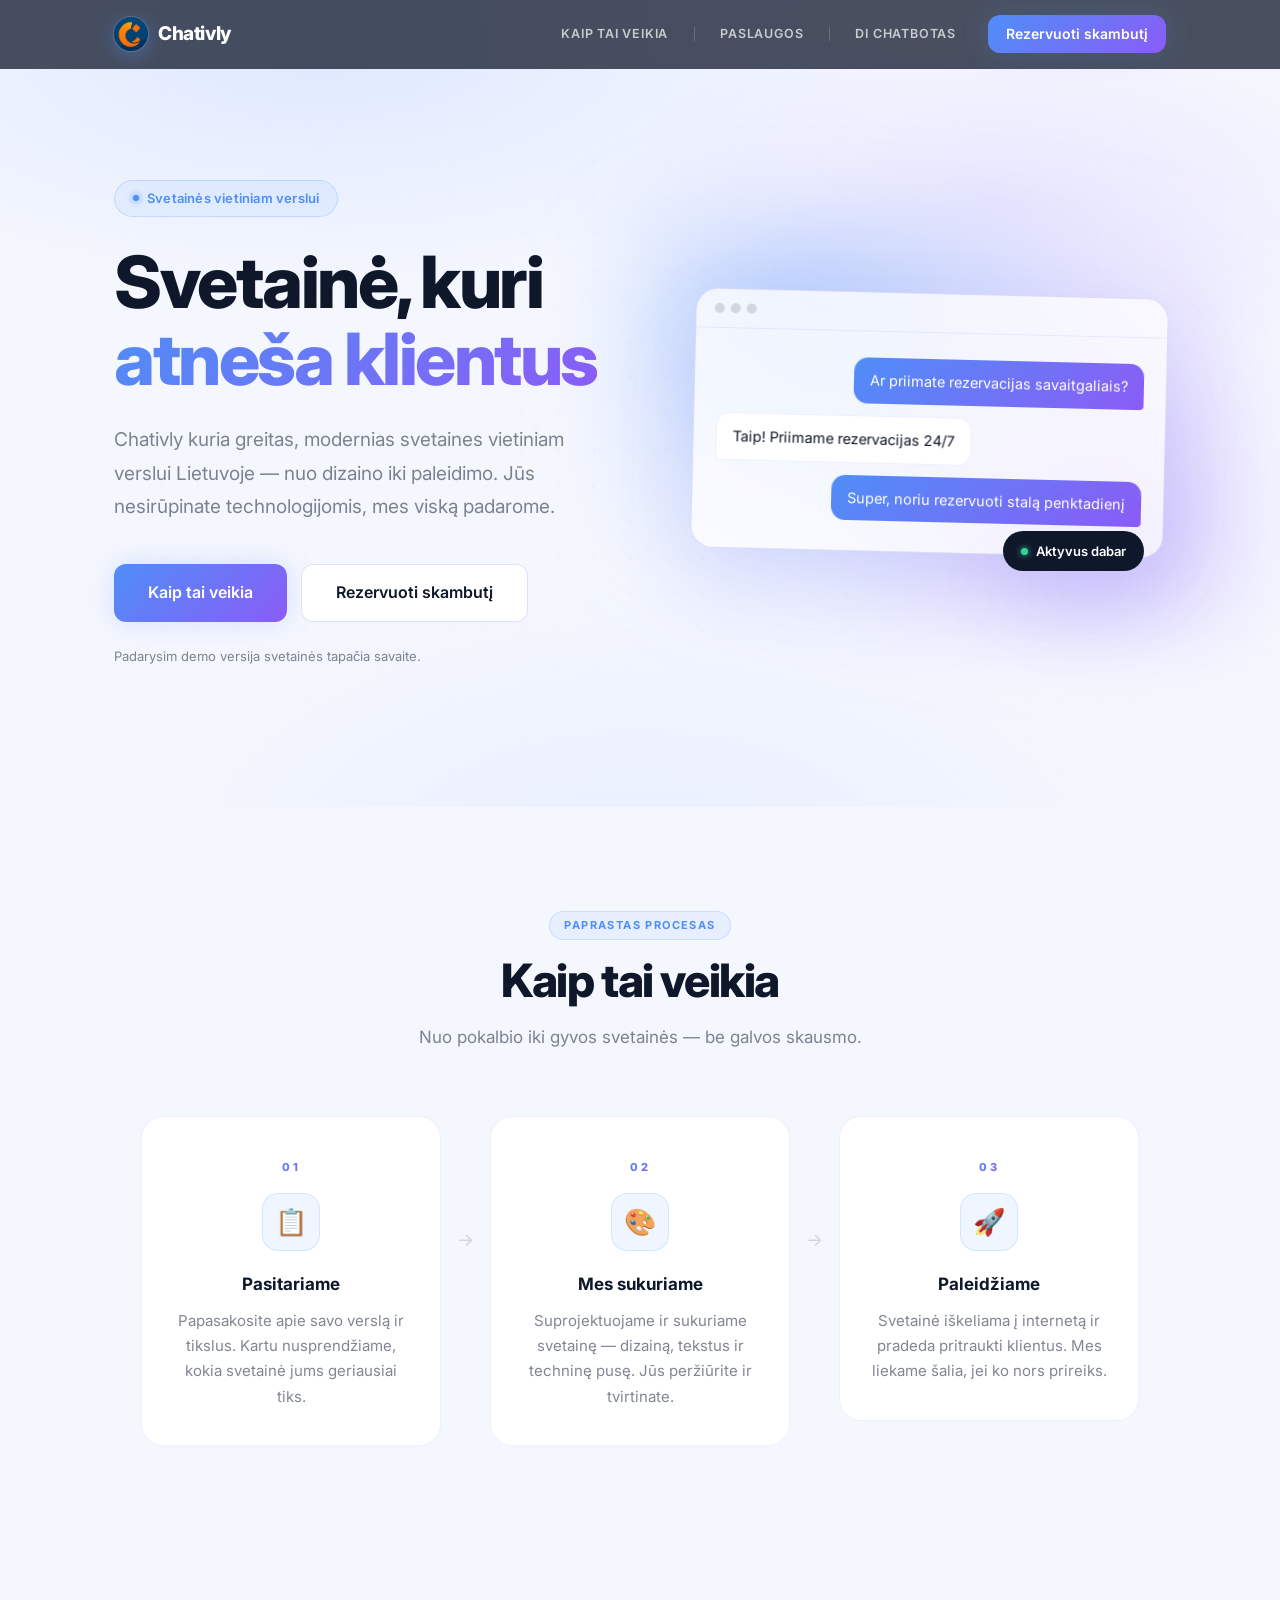
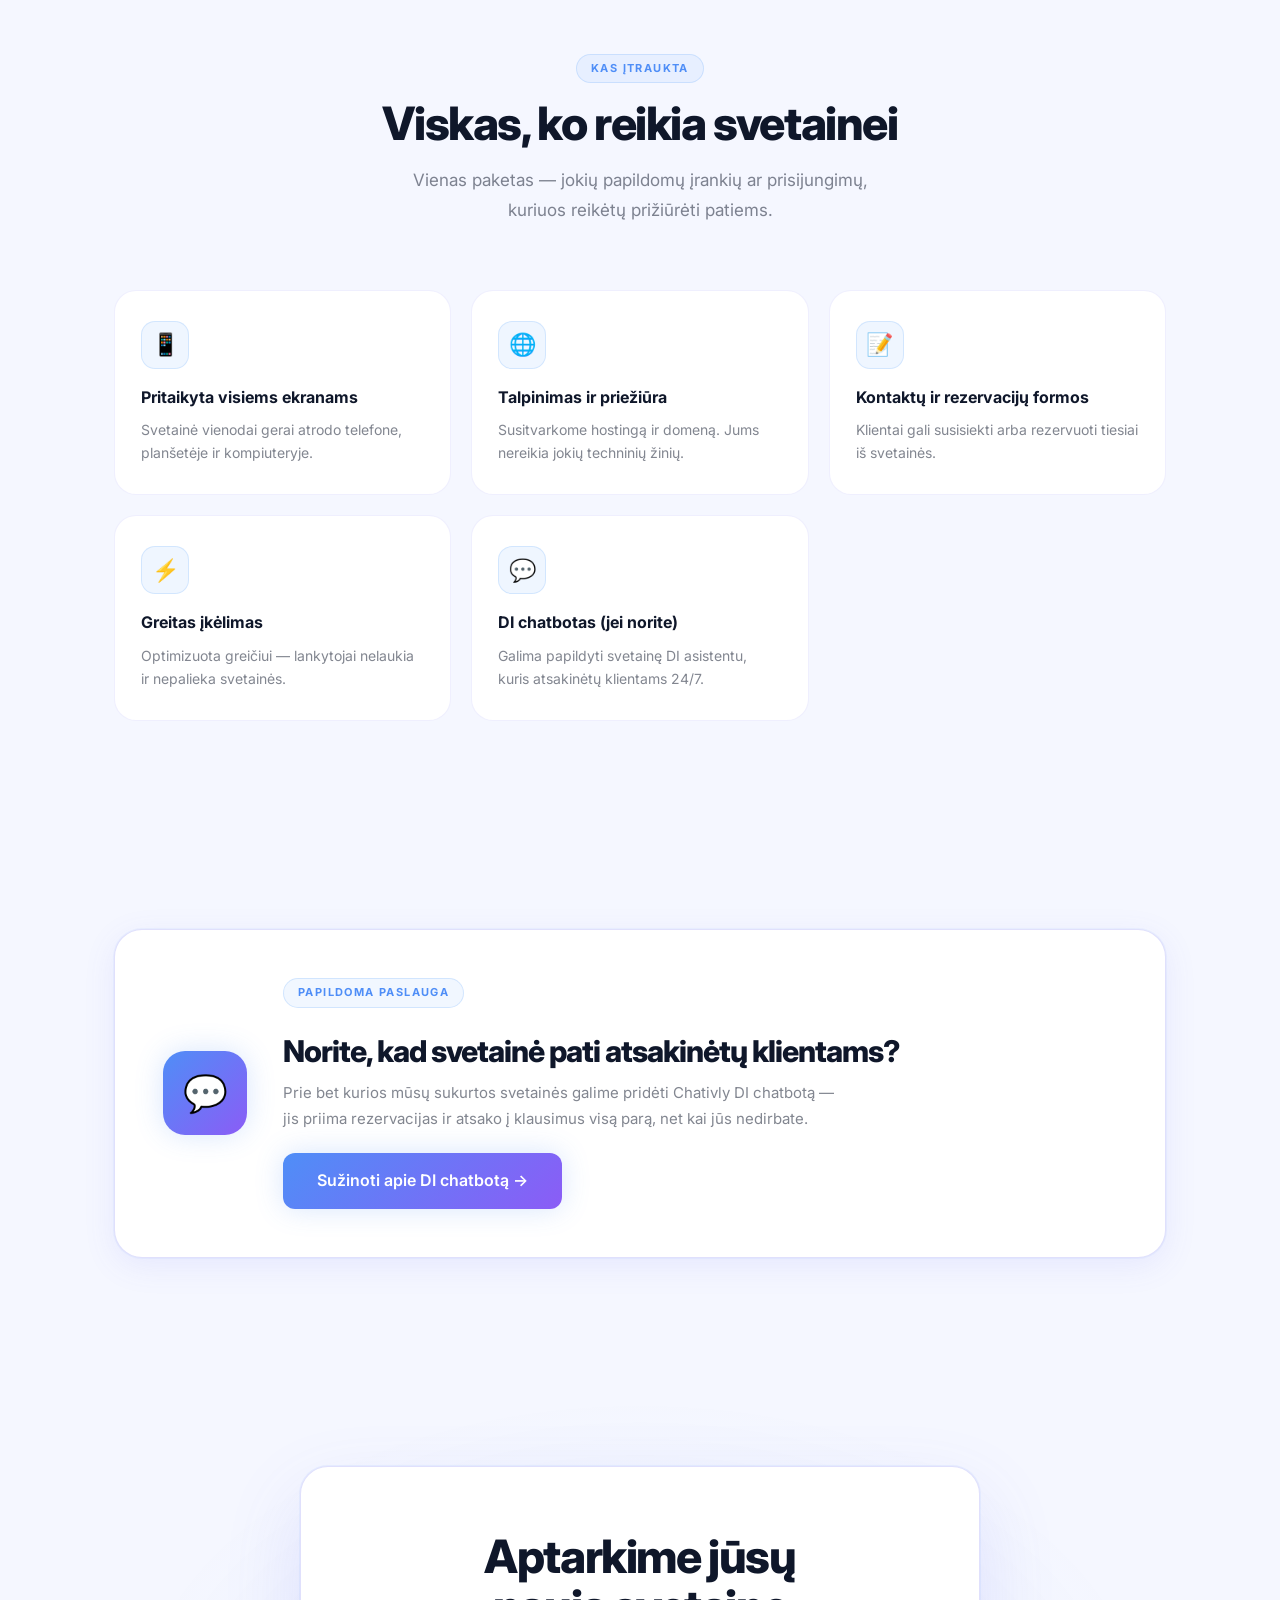
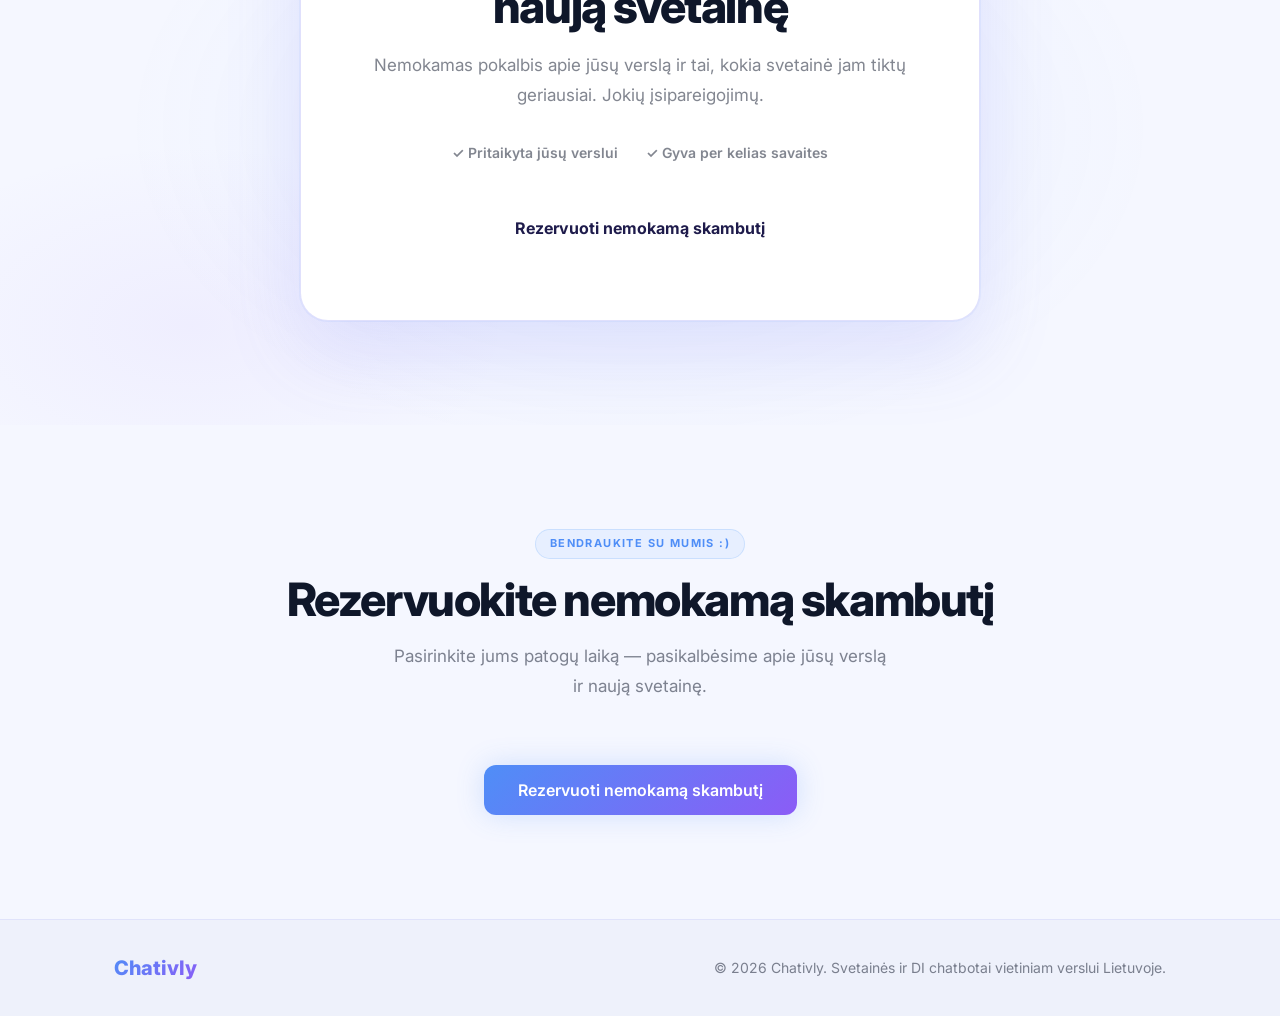
==== commit 3254425f: "Trim landing page sections and polish hero/nav CTAs Removes duplicate demo/trial/contact sections fr" ====
--- a/index.html
+++ b/index.html
@@ -19,7 +19,7 @@
     <nav class="nav" id="nav">
         <div class="container nav__inner">
             <a href="index.html" class="nav__logo">
-                <span class="nav__logo-badge">C</span>
+                <img src="logofavicon.png" alt="Chativly" class="nav__logo-badge">
                 <span class="nav__logo-text">Chativly</span>
             </a>
             <button class="nav__toggle" id="navToggle" aria-label="Atidaryti meniu">
@@ -46,10 +46,10 @@
                 <h1 class="hero__title">Svetainė, kuri<br><span class="gradient-text">atneša klientus</span></h1>
                 <p class="hero__subtitle">Chativly kuria greitas, modernias svetaines vietiniam verslui Lietuvoje — nuo dizaino iki paleidimo. Jūs nesirūpinate technologijomis, mes viską padarome.</p>
                 <div class="hero__ctas">
-                    <a href="#contact" class="btn btn--primary btn--lg">Rezervuoti skambutį</a>
-                    <a href="#how-it-works" class="btn btn--outline btn--lg">Kaip tai veikia</a>
+                    <a href="#how-it-works" class="btn btn--primary btn--lg">Kaip tai veikia</a>
+                    <a href="#contact" class="btn btn--outline btn--lg">Rezervuoti skambutį</a>
                 </div>
-                <p class="hero__note">Svetainė gyva per kelias savaites.</p>
+                <p class="hero__note">Padarysim demo versija svetainės tapačia savaite.</p>
             </div>
             <div class="hero__visual">
                 <div class="hero__mock-glow"></div>
@@ -57,7 +57,7 @@
                     <div class="hero__mock-bar"><span></span><span></span><span></span></div>
                     <div class="hero__mock-body">
                         <div class="hero__chat-bubble hero__chat-bubble--user">Ar priimate rezervacijas savaitgaliais?</div>
-                        <div class="hero__chat-bubble hero__chat-bubble--bot">Taip! Priimame rezervacijas 24/7 — net kai jūs miegate 😊</div>
+                        <div class="hero__chat-bubble hero__chat-bubble--bot">Taip! Priimame rezervacijas 24/7</div>
                         <div class="hero__chat-bubble hero__chat-bubble--user">Super, noriu rezervuoti stalą penktadienį</div>
                     </div>
                 </div>
--- a/css/style.css
+++ b/css/style.css
@@ -143,6 +143,7 @@
   font-weight: 800;
   box-shadow: 0 0 0 1px rgba(255,255,255,0.14), 0 4px 18px rgba(79,142,247,0.4);
   transition: var(--ease);
+  object-fit: cover;
 }
 .nav__logo:hover .nav__logo-badge {
   transform: scale(1.08) rotate(-8deg);
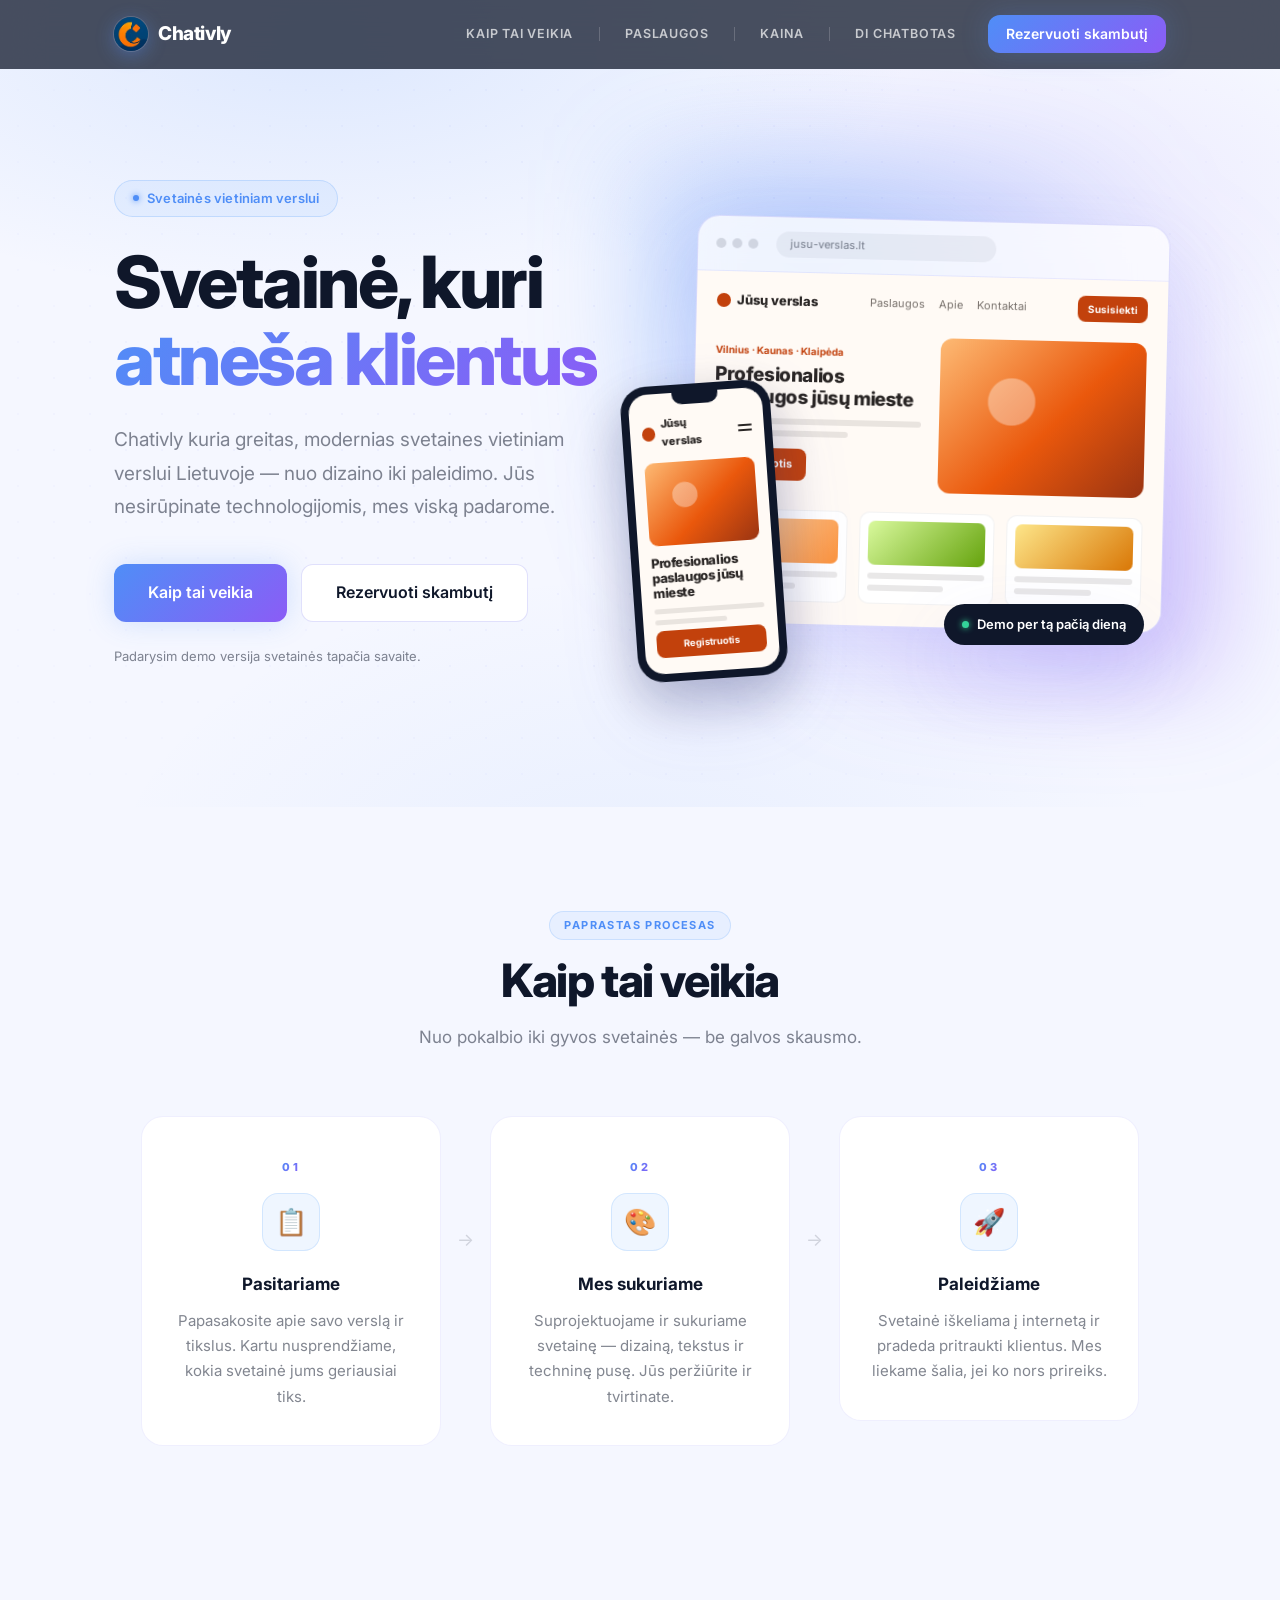
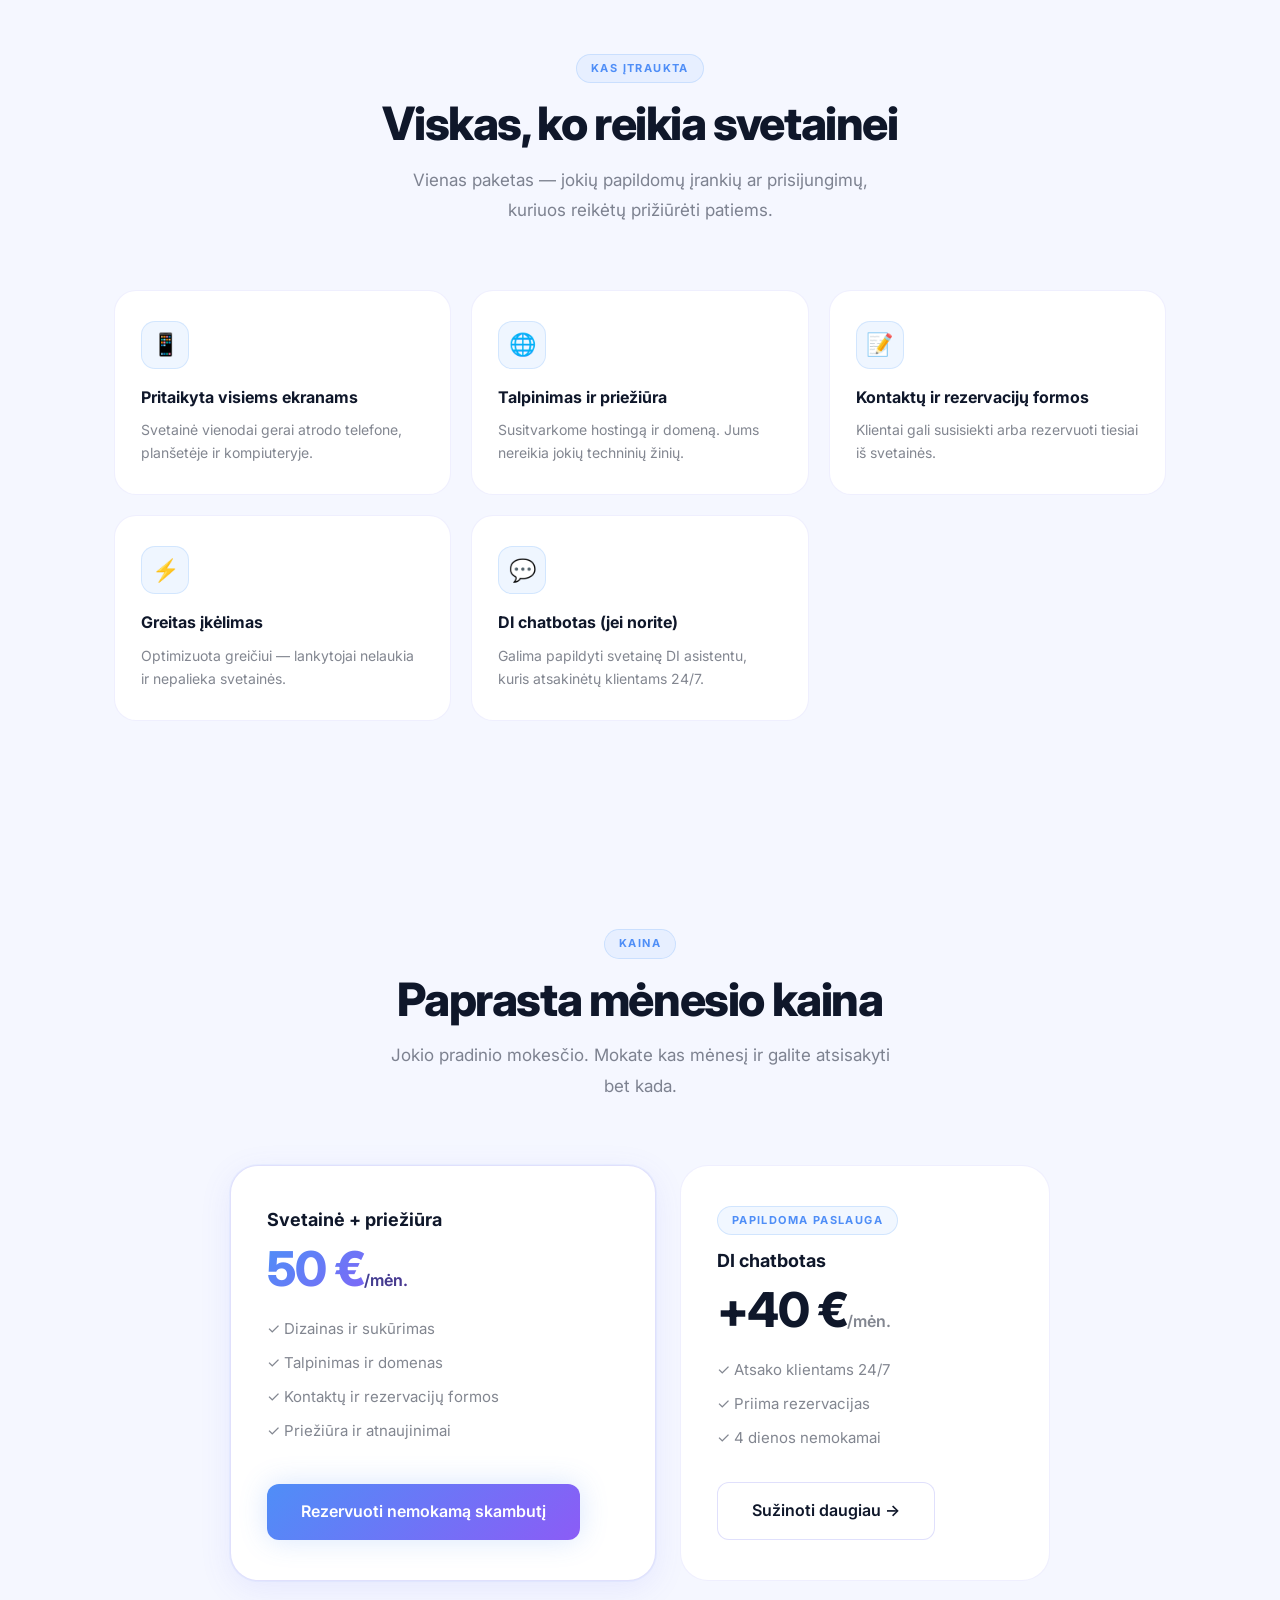
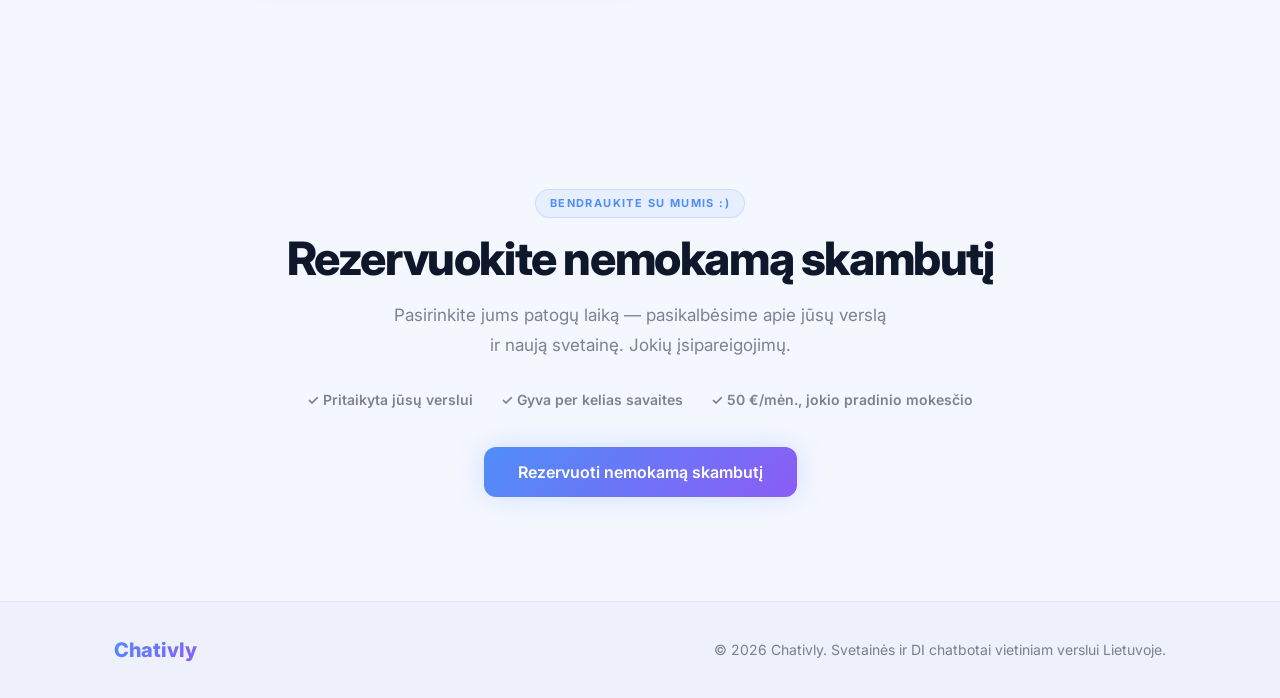
==== commit d84e290c: "Add pricing section and website mockup hero - New pricing section: website + maintenance 50 €/mo, AI" ====
--- a/index.html
+++ b/index.html
@@ -9,7 +9,7 @@
     <link rel="preconnect" href="https://fonts.googleapis.com">
     <link rel="preconnect" href="https://fonts.gstatic.com" crossorigin>
     <link href="https://fonts.googleapis.com/css2?family=Inter:wght@400;500;600;700;800&display=swap" rel="stylesheet">
-    <link rel="stylesheet" href="css/style.css?v=12">
+    <link rel="stylesheet" href="css/style.css?v=17">
     <link href="https://assets.calendly.com/assets/external/widget.css" rel="stylesheet">
     <script src="https://assets.calendly.com/assets/external/widget.js" async></script>
 </head>
@@ -28,6 +28,7 @@
             <ul class="nav__links" id="navLinks">
                 <li><a href="#how-it-works">Kaip tai veikia</a></li>
                 <li><a href="#services">Paslaugos</a></li>
+                <li><a href="#pricing">Kaina</a></li>
                 <li><a href="chatbot.html">DI Chatbotas</a></li>
                 <li class="nav__cta"><a href="#contact" class="btn btn--primary btn--sm">Rezervuoti skambutį</a></li>
             </ul>
@@ -51,17 +52,51 @@
                 </div>
                 <p class="hero__note">Padarysim demo versija svetainės tapačia savaite.</p>
             </div>
-            <div class="hero__visual">
+            <div class="hero__visual" aria-hidden="true">
                 <div class="hero__mock-glow"></div>
                 <div class="hero__mock">
-                    <div class="hero__mock-bar"><span></span><span></span><span></span></div>
-                    <div class="hero__mock-body">
-                        <div class="hero__chat-bubble hero__chat-bubble--user">Ar priimate rezervacijas savaitgaliais?</div>
-                        <div class="hero__chat-bubble hero__chat-bubble--bot">Taip! Priimame rezervacijas 24/7</div>
-                        <div class="hero__chat-bubble hero__chat-bubble--user">Super, noriu rezervuoti stalą penktadienį</div>
+                    <div class="hero__mock-bar">
+                        <span></span><span></span><span></span>
+                        <div class="hero__mock-url">jusu-verslas.lt</div>
                     </div>
-                </div>
-                <div class="hero__floating-chip"><span class="hero__floating-dot"></span>Aktyvus dabar</div>
+                    <div class="site-mock">
+                        <div class="site-mock__nav">
+                            <div class="site-mock__logo"><i></i>Jūsų verslas</div>
+                            <div class="site-mock__links"><span>Paslaugos</span><span>Apie</span><span>Kontaktai</span></div>
+                            <div class="site-mock__btn site-mock__btn--sm">Susisiekti</div>
+                        </div>
+                        <div class="site-mock__hero">
+                            <div class="site-mock__hero-text">
+                                <div class="site-mock__tag">Vilnius · Kaunas · Klaipėda</div>
+                                <div class="site-mock__title">Profesionalios paslaugos jūsų mieste</div>
+                                <div class="site-mock__line"></div>
+                                <div class="site-mock__line site-mock__line--short"></div>
+                                <div class="site-mock__btn">Registruotis</div>
+                            </div>
+                            <div class="site-mock__img"></div>
+                        </div>
+                        <div class="site-mock__cards">
+                            <div class="site-mock__card"><div class="site-mock__card-img"></div><div class="site-mock__line"></div><div class="site-mock__line site-mock__line--short"></div></div>
+                            <div class="site-mock__card"><div class="site-mock__card-img site-mock__card-img--2"></div><div class="site-mock__line"></div><div class="site-mock__line site-mock__line--short"></div></div>
+                            <div class="site-mock__card"><div class="site-mock__card-img site-mock__card-img--3"></div><div class="site-mock__line"></div><div class="site-mock__line site-mock__line--short"></div></div>
+                        </div>
+                    </div>
+                </div>
+                <div class="hero__phone">
+                    <div class="hero__phone-notch"></div>
+                    <div class="site-mock site-mock--phone">
+                        <div class="site-mock__nav">
+                            <div class="site-mock__logo"><i></i>Jūsų verslas</div>
+                            <div class="site-mock__burger"><span></span><span></span></div>
+                        </div>
+                        <div class="site-mock__img"></div>
+                        <div class="site-mock__title">Profesionalios paslaugos jūsų mieste</div>
+                        <div class="site-mock__line"></div>
+                        <div class="site-mock__line site-mock__line--short"></div>
+                        <div class="site-mock__btn">Registruotis</div>
+                    </div>
+                </div>
+                <div class="hero__floating-chip"><span class="hero__floating-dot"></span>Demo per tą pačią dieną</div>
             </div>
         </div>
     </section>
@@ -137,32 +172,37 @@
         </div>
     </section>
 
-    <!-- Chatbot Add-on Teaser -->
-    <section class="section" id="addon">
-        <div class="container">
-            <div class="addon-teaser">
-                <div class="addon-teaser__icon">💬</div>
-                <div class="addon-teaser__body">
+    <!-- Pricing -->
+    <section class="section" id="pricing">
+        <div class="container">
+            <div class="section__header">
+                <span class="section__tag">Kaina</span>
+                <h2 class="section__title">Paprasta mėnesio kaina</h2>
+                <p class="section__subtitle">Jokio pradinio mokesčio. Mokate kas mėnesį ir galite atsisakyti bet kada.</p>
+            </div>
+            <div class="pricing">
+                <div class="price-card price-card--main">
+                    <h3 class="price-card__name">Svetainė + priežiūra</h3>
+                    <div class="price-card__price">50 €<span>/mėn.</span></div>
+                    <ul class="price-card__list">
+                        <li>✓ Dizainas ir sukūrimas</li>
+                        <li>✓ Talpinimas ir domenas</li>
+                        <li>✓ Kontaktų ir rezervacijų formos</li>
+                        <li>✓ Priežiūra ir atnaujinimai</li>
+                    </ul>
+                    <a href="#contact" class="btn btn--primary btn--lg">Rezervuoti nemokamą skambutį</a>
+                </div>
+                <div class="price-card">
                     <span class="section__tag">Papildoma paslauga</span>
-                    <h2 class="addon-teaser__title">Norite, kad svetainė pati atsakinėtų klientams?</h2>
-                    <p class="addon-teaser__desc">Prie bet kurios mūsų sukurtos svetainės galime pridėti Chativly DI chatbotą — jis priima rezervacijas ir atsako į klausimus visą parą, net kai jūs nedirbate.</p>
-                    <a href="chatbot.html" class="btn btn--primary btn--lg">Sužinoti apie DI chatbotą →</a>
-                </div>
-            </div>
-        </div>
-    </section>
-
-    <!-- Trial / CTA -->
-    <section class="section trial" id="trial">
-        <div class="container">
-            <div class="trial__inner">
-                <h2 class="trial__title">Aptarkime jūsų<br>naują svetainę</h2>
-                <p class="trial__subtitle">Nemokamas pokalbis apie jūsų verslą ir tai, kokia svetainė jam tiktų geriausiai. Jokių įsipareigojimų.</p>
-                <div class="trial__features">
-                    <span>✓ Pritaikyta jūsų verslui</span>
-                    <span>✓ Gyva per kelias savaites</span>
-                </div>
-                <a href="#contact" class="btn btn--white btn--lg">Rezervuoti nemokamą skambutį</a>
+                    <h3 class="price-card__name">DI chatbotas</h3>
+                    <div class="price-card__price">+40 €<span>/mėn.</span></div>
+                    <ul class="price-card__list">
+                        <li>✓ Atsako klientams 24/7</li>
+                        <li>✓ Priima rezervacijas</li>
+                        <li>✓ 4 dienos nemokamai</li>
+                    </ul>
+                    <a href="chatbot.html" class="btn btn--outline btn--lg">Sužinoti daugiau →</a>
+                </div>
             </div>
         </div>
     </section>
@@ -173,7 +213,12 @@
             <div class="section__header">
                 <span class="section__tag">Bendraukite su mumis :)</span>
                 <h2 class="section__title">Rezervuokite nemokamą skambutį</h2>
-                <p class="section__subtitle">Pasirinkite jums patogų laiką — pasikalbėsime apie jūsų verslą ir naują svetainę.</p>
+                <p class="section__subtitle">Pasirinkite jums patogų laiką — pasikalbėsime apie jūsų verslą ir naują svetainę. Jokių įsipareigojimų.</p>
+            </div>
+            <div class="contact__features">
+                <span>✓ Pritaikyta jūsų verslui</span>
+                <span>✓ Gyva per kelias savaites</span>
+                <span>✓ 50 €/mėn., jokio pradinio mokesčio</span>
             </div>
             <div class="calendly-cta" style="display:flex;justify-content:center;">
                 <button class="btn btn--primary btn--lg" onclick="if(typeof Calendly!=='undefined'){Calendly.initPopupWidget({url:'https://calendly.com/zygimantaspode'});}else{window.open('https://calendly.com/zygimantaspode','_blank');}return false;">
@@ -191,6 +236,6 @@
         </div>
     </footer>
 
-    <script src="js/main.js?v=8"></script>
+    <script src="js/main.js?v=9"></script>
 </body>
 </html>
--- a/css/style.css
+++ b/css/style.css
@@ -333,32 +333,137 @@
   border-radius: 50%;
   background: rgba(15,23,42,0.14);
 }
-.hero__mock-body {
-  padding: 26px 22px 30px;
-  display: flex;
-  flex-direction: column;
+.hero__mock-bar { align-items: center; }
+.hero__mock-url {
+  flex: 1;
+  margin-left: 12px;
+  max-width: 220px;
+  background: rgba(15,23,42,0.05);
+  border-radius: 100px;
+  padding: 4px 14px;
+  font-size: 11px;
+  color: var(--text-muted);
+}
+
+/* Sample client site inside the hero mockups */
+.site-mock {
+  --site-accent: #c2410c;
+  background: #fffaf5;
+  padding: 16px 20px 22px;
+  color: #292524;
+  text-align: left;
+}
+.site-mock__nav {
+  display: flex;
+  align-items: center;
+  justify-content: space-between;
   gap: 12px;
-}
-.hero__chat-bubble {
-  max-width: 78%;
-  padding: 12px 16px;
-  border-radius: 14px;
-  font-size: 14.5px;
-  line-height: 1.5;
-}
-.hero__chat-bubble--user {
-  align-self: flex-end;
-  background: var(--gradient);
-  color: var(--white);
-  border-bottom-right-radius: 4px;
-}
-.hero__chat-bubble--bot {
-  align-self: flex-start;
+  margin-bottom: 20px;
+}
+.site-mock__logo {
+  display: flex;
+  align-items: center;
+  gap: 6px;
+  font-size: 13px;
+  font-weight: 800;
+}
+.site-mock__logo i {
+  width: 14px;
+  height: 14px;
+  border-radius: 50%;
+  background: var(--site-accent);
+}
+.site-mock__links { display: flex; gap: 14px; font-size: 11px; color: #78716c; }
+.site-mock__btn {
+  display: inline-block;
+  background: var(--site-accent);
+  color: #ffffff;
+  font-size: 11px;
+  font-weight: 700;
+  padding: 7px 14px;
+  border-radius: 8px;
+  margin-top: 6px;
+}
+.site-mock__btn--sm { margin-top: 0; padding: 5px 10px; font-size: 10px; }
+.site-mock__hero {
+  display: grid;
+  grid-template-columns: 1fr 1fr;
+  gap: 18px;
+  align-items: center;
+  margin-bottom: 20px;
+}
+.site-mock__tag { font-size: 10px; font-weight: 700; color: var(--site-accent); margin-bottom: 6px; }
+.site-mock__title {
+  font-size: 19px;
+  font-weight: 800;
+  line-height: 1.15;
+  letter-spacing: -0.4px;
+  margin-bottom: 10px;
+}
+.site-mock__line {
+  height: 6px;
+  border-radius: 4px;
+  background: rgba(41,37,36,0.1);
+  margin-bottom: 6px;
+}
+.site-mock__line--short { width: 65%; }
+.site-mock__img {
+  aspect-ratio: 4 / 3;
+  border-radius: 12px;
+  background:
+    radial-gradient(circle at 35% 40%, rgba(255,255,255,0.35) 0 14%, transparent 15%),
+    linear-gradient(135deg, #fdba74 0%, #ea580c 55%, #9a3412 100%);
+}
+.site-mock__cards { display: grid; grid-template-columns: repeat(3, 1fr); gap: 12px; }
+.site-mock__card {
   background: #ffffff;
-  border: 1px solid var(--border);
-  color: var(--text);
-  border-bottom-left-radius: 4px;
-}
+  border: 1px solid rgba(41,37,36,0.06);
+  border-radius: 10px;
+  padding: 8px 8px 6px;
+}
+.site-mock__card-img {
+  height: 44px;
+  border-radius: 7px;
+  margin-bottom: 8px;
+  background: linear-gradient(135deg, #fed7aa, #fb923c);
+}
+.site-mock__card-img--2 { background: linear-gradient(135deg, #d9f99d, #65a30d); }
+.site-mock__card-img--3 { background: linear-gradient(135deg, #fde68a, #d97706); }
+
+/* Phone version of the sample site */
+.hero__phone {
+  position: absolute;
+  left: -64px;
+  bottom: -52px;
+  width: 150px;
+  background: #0f172a;
+  border-radius: 26px;
+  padding: 8px;
+  box-shadow: var(--shadow-lg), 0 20px 50px rgba(15,23,42,0.25);
+  transform: rotate(-4deg);
+  transition: transform 0.4s ease;
+}
+.hero__visual:hover .hero__phone { transform: rotate(0deg) translateY(-6px); }
+.hero__phone-notch {
+  position: absolute;
+  top: 8px;
+  left: 50%;
+  transform: translateX(-50%);
+  width: 46px;
+  height: 12px;
+  background: #0f172a;
+  border-radius: 0 0 10px 10px;
+  z-index: 1;
+}
+.site-mock--phone { border-radius: 19px; padding: 22px 12px 16px; }
+.site-mock--phone .site-mock__nav { margin-bottom: 12px; }
+.site-mock--phone .site-mock__logo { font-size: 11px; }
+.site-mock--phone .site-mock__img { margin-bottom: 10px; border-radius: 9px; }
+.site-mock--phone .site-mock__title { font-size: 13px; margin-bottom: 8px; }
+.site-mock--phone .site-mock__line { height: 5px; }
+.site-mock--phone .site-mock__btn { display: block; text-align: center; font-size: 9.5px; padding: 6px 8px; }
+.site-mock__burger { display: flex; flex-direction: column; gap: 3px; }
+.site-mock__burger span { width: 14px; height: 2px; border-radius: 2px; background: #292524; }
 .hero__floating-chip {
   position: absolute;
   bottom: -18px;
@@ -530,44 +635,64 @@
 }
 .feature__desc { font-size: 14px; color: var(--text-muted); line-height: 1.65; }
 
-/* ===== Addon Teaser ===== */
-.addon-teaser {
-  display: flex;
-  align-items: center;
-  gap: 36px;
+/* ===== Pricing ===== */
+.pricing {
+  display: grid;
+  grid-template-columns: 1.15fr 1fr;
+  gap: 24px;
+  max-width: 820px;
+  margin: 0 auto;
+  align-items: stretch;
+}
+.price-card {
+  display: flex;
+  flex-direction: column;
+  align-items: flex-start;
   background: #ffffff;
-  border: 1px solid var(--border-bright);
+  border: 1px solid var(--border);
   border-radius: 28px;
-  padding: 48px;
+  padding: 40px 36px;
+}
+.price-card--main {
+  border-color: var(--border-bright);
   box-shadow: 0 0 0 1px rgba(79,142,247,0.06), var(--shadow);
 }
-.addon-teaser__icon {
-  flex-shrink: 0;
-  width: 84px;
-  height: 84px;
-  border-radius: 22px;
+.price-card .section__tag { margin-bottom: 12px; }
+.price-card__name {
+  font-size: 18px;
+  font-weight: 700;
+  color: var(--text);
+  margin-bottom: 10px;
+}
+.price-card__price {
+  font-size: 48px;
+  font-weight: 800;
+  letter-spacing: -1.5px;
+  color: var(--text);
+  line-height: 1;
+  margin-bottom: 24px;
+}
+.price-card--main .price-card__price {
   background: var(--gradient);
-  color: var(--white);
-  display: flex;
-  align-items: center;
-  justify-content: center;
-  font-size: 36px;
-  box-shadow: 0 0 28px var(--primary-glow);
-}
-.addon-teaser__title {
-  font-size: clamp(22px, 3vw, 30px);
-  font-weight: 800;
-  letter-spacing: -1px;
-  color: var(--text);
-  margin: 10px 0 12px;
-  line-height: 1.15;
-}
-.addon-teaser__desc {
+  -webkit-background-clip: text;
+  background-clip: text;
+  -webkit-text-fill-color: transparent;
+}
+.price-card__price span {
+  font-size: 16px;
+  font-weight: 600;
+  letter-spacing: 0;
+  color: var(--text-muted);
+  -webkit-text-fill-color: var(--text-muted);
+}
+.price-card__list {
+  display: flex;
+  flex-direction: column;
+  gap: 10px;
   font-size: 15px;
   color: var(--text-muted);
-  line-height: 1.7;
-  margin-bottom: 22px;
-  max-width: 560px;
+  margin-bottom: 32px;
+  flex-grow: 1;
 }
 
 /* ===== Demo Hints ===== */
@@ -810,50 +935,9 @@
 .chat-send-btn:hover { filter: brightness(1.12); transform: scale(1.06); }
 .chat-send-btn:disabled { background: rgba(255,255,255,0.1); cursor: not-allowed; transform: none; box-shadow: none; }
 
-/* ===== Trial ===== */
-.trial {
-  background: var(--bg);
-  text-align: center;
-  position: relative;
-  overflow: hidden;
-}
-.trial::before {
-  content: '';
-  position: absolute;
-  inset: 0;
-  background:
-    radial-gradient(ellipse 65% 80% at 50% 55%, rgba(79,142,247,0.08) 0%, transparent 62%),
-    radial-gradient(ellipse 45% 50% at 15% 85%, rgba(139,92,246,0.06) 0%, transparent 55%);
-  pointer-events: none;
-}
-.trial__inner {
-  position: relative;
-  z-index: 1;
-  max-width: 680px;
-  margin: 0 auto;
-  background: #ffffff;
-  border: 1px solid var(--border-bright);
-  border-radius: 28px;
-  padding: 64px 52px;
-  backdrop-filter: blur(16px);
-  -webkit-backdrop-filter: blur(16px);
-  box-shadow: 0 0 0 1px rgba(79,142,247,0.08), var(--shadow-lg);
-}
-.trial__title {
-  font-size: clamp(28px, 4vw, 46px);
-  font-weight: 800;
-  letter-spacing: -1.4px;
-  margin-bottom: 18px;
-  line-height: 1.1;
-  color: var(--text);
-}
-.trial__subtitle {
-  font-size: 17px;
-  color: var(--text-muted);
-  margin-bottom: 32px;
-  line-height: 1.78;
-}
-.trial__features {
+/* ===== Contact ===== */
+#contact .section__header { margin-bottom: 28px; }
+.contact__features {
   display: flex;
   gap: 28px;
   justify-content: center;
@@ -1027,15 +1111,15 @@
   .step { max-width: 440px; width: 100%; }
   .step__arrow { transform: rotate(90deg); margin: -8px auto; opacity: 0.25; }
   .features { grid-template-columns: repeat(2, 1fr); }
-  .addon-teaser { flex-direction: column; text-align: center; padding: 40px 32px; }
-  .addon-teaser__desc { max-width: none; }
+  .pricing { grid-template-columns: 1fr; max-width: 440px; }
 
   .hero--split .hero__inner { grid-template-columns: 1fr; text-align: center; gap: 60px; }
   .hero--split .hero__badge { margin-left: auto; margin-right: auto; }
   .hero--split .hero__subtitle { margin: 0 auto 40px; }
   .hero--split .hero__ctas { justify-content: center; }
   .hero--split .hero__note { text-align: center; }
-  .hero__visual { max-width: 440px; margin: 0 auto; }
+  .hero__visual { max-width: 480px; margin: 0 auto; }
+  .hero__phone { left: -12px; }
 }
 
 @media (max-width: 640px) {
@@ -1068,8 +1152,6 @@
   .section { padding: 80px 0; }
   .section__header { margin-bottom: 48px; }
 
-  .trial__inner { padding: 40px 24px; }
-
   .footer__inner { flex-direction: column; text-align: center; }
 
   .phone-frame { width: 284px; }
@@ -1078,6 +1160,11 @@
   .demo-hints { flex-direction: column; align-items: center; }
 
   .features { grid-template-columns: 1fr; }
+  .site-mock__links { display: none; }
+  .site-mock__title { font-size: 16px; }
+  .hero__phone { width: 118px; left: -6px; bottom: -30px; }
+  .price-card { padding: 32px 24px; }
+  .price-card .btn { width: 100%; justify-content: center; }
 
   .bubble-popup { width: calc(100vw - 64px); }
   .bubble-widget { bottom: 16px; right: 16px; }
